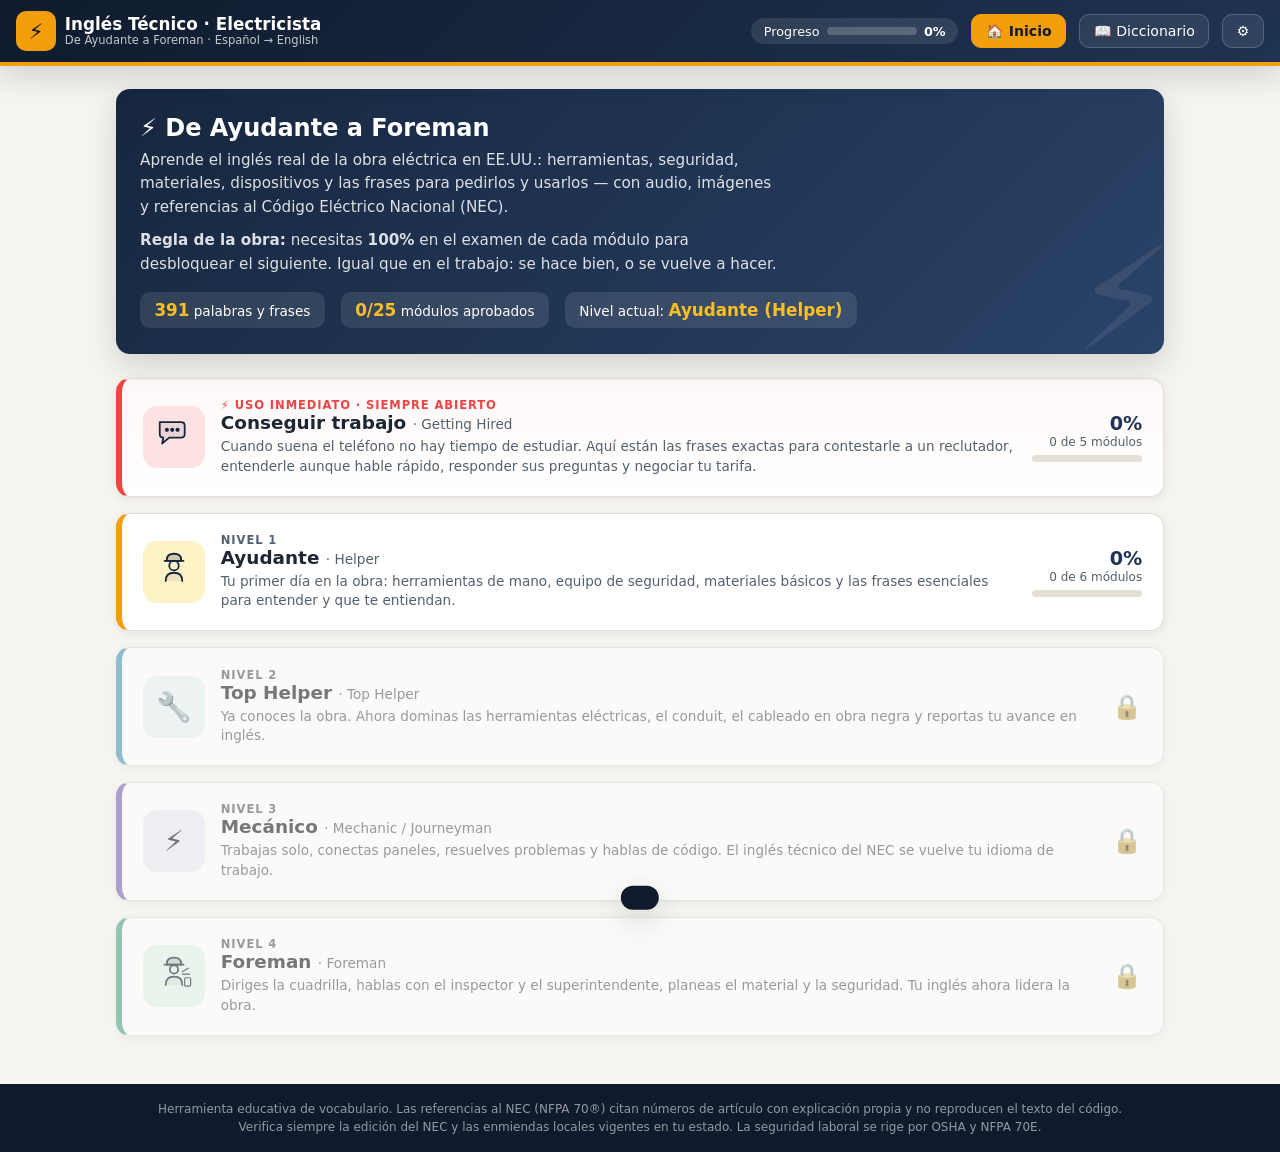
==== InglesTecnico-1archivo.html @ e1f7a6a6 "Inglés técnico para electricistas: app web con 391 términos Curso español→inglés para la obra eléctr" ====
<!DOCTYPE html>
<html lang="es">
<head>
  <meta charset="UTF-8">
  <meta name="viewport" content="width=device-width, initial-scale=1.0, viewport-fit=cover">
  <title>Inglés Técnico para Electricistas — De Ayudante a Foreman</title>
  <meta name="description" content="Aprende inglés técnico de electricista: herramientas, seguridad, materiales, dispositivos y frases de obra. Español → English con audio y exámenes.">
  <meta name="theme-color" content="#0f1b2d">
  <meta name="apple-mobile-web-app-capable" content="yes">
  <meta name="mobile-web-app-capable" content="yes">
  <meta name="apple-mobile-web-app-status-bar-style" content="black-translucent">
  <meta name="apple-mobile-web-app-title" content="Inglés Técnico">
  <style>
/* ============================================================
   STYLES.CSS — Inglés Técnico para Electricistas
   Tema: obra de construcción (azul marino + ámbar seguridad)
   ============================================================ */

:root {
  --navy-900: #0f1b2d;
  --navy-800: #16263e;
  --navy-700: #1f3352;
  --navy-600: #2a4368;
  --amber-500: #f59e0b;
  --amber-400: #fbbf24;
  --amber-100: #fef3c7;
  --sky-500: #0ea5e9;
  --sky-100: #e0f2fe;
  --violet-500: #8b5cf6;
  --violet-100: #ede9fe;
  --emerald-500: #10b981;
  --emerald-100: #d1fae5;
  --red-500: #ef4444;
  --red-100: #fee2e2;
  --paper: #f6f4ef;
  --card: #ffffff;
  --ink: #1c2733;
  --ink-soft: #52616f;
  --line: #e4e0d6;
  --radius: 14px;
  --shadow: 0 2px 10px rgba(15, 27, 45, 0.08);
  --shadow-lg: 0 10px 30px rgba(15, 27, 45, 0.16);
}

* { margin: 0; padding: 0; box-sizing: border-box; }

html { scroll-behavior: smooth; }

body {
  font-family: "Segoe UI", system-ui, -apple-system, Roboto, sans-serif;
  background: var(--paper);
  color: var(--ink);
  min-height: 100vh;
  display: flex;
  flex-direction: column;
}

button { font-family: inherit; cursor: pointer; }

/* ---------------- Header ---------------- */

.topbar {
  background: linear-gradient(135deg, var(--navy-900), var(--navy-700));
  color: #fff;
  padding: 0.7rem 1rem;
  display: flex;
  align-items: center;
  gap: 0.8rem;
  flex-wrap: wrap;
  position: sticky;
  top: 0;
  z-index: 50;
  box-shadow: var(--shadow-lg);
  border-bottom: 4px solid var(--amber-500);
}

.brand {
  display: flex;
  align-items: center;
  gap: 0.55rem;
  cursor: pointer;
  user-select: none;
}

.brand .bolt {
  width: 40px; height: 40px;
  background: var(--amber-500);
  color: var(--navy-900);
  border-radius: 10px;
  display: grid;
  place-items: center;
  font-size: 1.35rem;
  font-weight: 800;
}

.brand h1 { font-size: 1.05rem; line-height: 1.15; }
.brand small { display: block; font-weight: 400; opacity: 0.75; font-size: 0.72rem; }

.topbar .spacer { flex: 1; }

.nav-btn {
  background: rgba(255,255,255,0.08);
  border: 1px solid rgba(255,255,255,0.18);
  color: #fff;
  border-radius: 10px;
  padding: 0.5rem 0.85rem;
  font-size: 0.88rem;
  display: inline-flex;
  align-items: center;
  gap: 0.4rem;
  transition: background 0.15s;
}
.nav-btn:hover { background: rgba(255,255,255,0.18); }
.nav-btn.active { background: var(--amber-500); color: var(--navy-900); font-weight: 700; border-color: var(--amber-500); }

.progress-chip {
  background: rgba(255,255,255,0.1);
  border-radius: 999px;
  padding: 0.35rem 0.8rem;
  font-size: 0.8rem;
  display: inline-flex;
  align-items: center;
  gap: 0.45rem;
}
.progress-chip .bar {
  width: 90px; height: 8px;
  background: rgba(255,255,255,0.2);
  border-radius: 99px;
  overflow: hidden;
}
.progress-chip .bar span { display: block; height: 100%; background: var(--amber-400); border-radius: 99px; }

/* ---------------- Layout ---------------- */

main {
  width: 100%;
  max-width: 1080px;
  margin: 0 auto;
  padding: 1.4rem 1rem 3rem;
  flex: 1;
}

footer {
  background: var(--navy-900);
  color: rgba(255,255,255,0.55);
  font-size: 0.75rem;
  text-align: center;
  padding: 1rem;
  line-height: 1.5;
}

.crumbs {
  display: flex;
  align-items: center;
  gap: 0.4rem;
  font-size: 0.85rem;
  color: var(--ink-soft);
  margin-bottom: 1rem;
  flex-wrap: wrap;
}
.crumbs a { color: var(--navy-600); text-decoration: none; font-weight: 600; }
.crumbs a:hover { text-decoration: underline; }

/* ---------------- Hero (inicio) ---------------- */

.hero {
  background: linear-gradient(135deg, var(--navy-800), var(--navy-600));
  border-radius: var(--radius);
  color: #fff;
  padding: 1.6rem 1.5rem;
  margin-bottom: 1.5rem;
  box-shadow: var(--shadow-lg);
  position: relative;
  overflow: hidden;
}
.hero::after {
  content: "⚡";
  position: absolute;
  right: -10px; bottom: -30px;
  font-size: 9rem;
  opacity: 0.08;
}
.hero h2 { font-size: 1.5rem; margin-bottom: 0.4rem; }
.hero p { opacity: 0.85; font-size: 0.95rem; max-width: 640px; line-height: 1.55; }
.hero .hero-stats {
  display: flex;
  gap: 1rem;
  margin-top: 1rem;
  flex-wrap: wrap;
}
.hero .stat {
  background: rgba(255,255,255,0.1);
  padding: 0.5rem 0.9rem;
  border-radius: 10px;
  font-size: 0.85rem;
}
.hero .stat b { color: var(--amber-400); font-size: 1.05rem; }

/* ---------------- Tarjetas de nivel ---------------- */

.levels-grid { display: grid; gap: 1rem; }

.level-card {
  background: var(--card);
  border-radius: var(--radius);
  padding: 1.2rem 1.3rem;
  box-shadow: var(--shadow);
  border: 1px solid var(--line);
  border-left: 6px solid var(--amber-500);
  display: flex;
  gap: 1rem;
  align-items: center;
  cursor: pointer;
  transition: transform 0.12s, box-shadow 0.12s;
}
.level-card:hover { transform: translateY(-2px); box-shadow: var(--shadow-lg); }
.level-card.locked { opacity: 0.6; cursor: not-allowed; filter: grayscale(0.5); }
.level-card.amber { border-left-color: var(--amber-500); }
.level-card.sky { border-left-color: var(--sky-500); }
.level-card.violet { border-left-color: var(--violet-500); }
.level-card.emerald { border-left-color: var(--emerald-500); }
.level-card.red { border-left-color: var(--red-500); background: linear-gradient(180deg, #fff8f8, var(--card)); }
.level-card.red .lv-num { color: var(--red-500); }

.level-badge {
  width: 62px; height: 62px;
  border-radius: 14px;
  display: grid;
  place-items: center;
  font-size: 1.8rem;
  flex-shrink: 0;
  color: var(--navy-800);
}
.level-card.amber .level-badge { background: var(--amber-100); }
.level-card.sky .level-badge { background: var(--sky-100); }
.level-card.violet .level-badge { background: var(--violet-100); }
.level-card.emerald .level-badge { background: var(--emerald-100); }
.level-card.red .level-badge { background: var(--red-100); }
.level-badge .svg-icon svg { width: 38px; height: 38px; }

.level-info { flex: 1; min-width: 0; }
.level-info .lv-num { font-size: 0.72rem; text-transform: uppercase; letter-spacing: 0.08em; color: var(--ink-soft); font-weight: 700; }
.level-info h3 { font-size: 1.15rem; }
.level-info h3 small { color: var(--ink-soft); font-weight: 500; font-size: 0.85rem; }
.level-info p { font-size: 0.85rem; color: var(--ink-soft); margin-top: 0.25rem; line-height: 1.45; }

.level-progress { text-align: right; flex-shrink: 0; }
.level-progress .pct { font-weight: 800; font-size: 1.2rem; color: var(--navy-700); }
.level-progress .modcount { font-size: 0.75rem; color: var(--ink-soft); }
.level-progress .lock { font-size: 1.5rem; }

.minibar { width: 110px; height: 7px; background: var(--line); border-radius: 99px; overflow: hidden; margin-top: 0.35rem; }
.minibar span { display: block; height: 100%; background: var(--emerald-500); border-radius: 99px; }

/* ---------------- Vista de nivel: módulos ---------------- */

.level-head {
  display: flex;
  align-items: center;
  gap: 1rem;
  margin-bottom: 1.2rem;
}
.level-head h2 { font-size: 1.4rem; }
.level-head p { color: var(--ink-soft); font-size: 0.9rem; margin-top: 0.15rem; }

.modules-grid {
  display: grid;
  grid-template-columns: repeat(auto-fill, minmax(300px, 1fr));
  gap: 1rem;
}

.module-card {
  background: var(--card);
  border: 1px solid var(--line);
  border-radius: var(--radius);
  padding: 1.1rem 1.2rem;
  box-shadow: var(--shadow);
  cursor: pointer;
  transition: transform 0.12s, box-shadow 0.12s;
  display: flex;
  flex-direction: column;
  gap: 0.5rem;
}
.module-card:hover { transform: translateY(-2px); box-shadow: var(--shadow-lg); }
.module-card.locked { opacity: 0.55; cursor: not-allowed; filter: grayscale(0.6); }

.module-card .mod-top { display: flex; align-items: center; gap: 0.6rem; }
.module-card .mod-icon {
  width: 46px; height: 46px;
  background: var(--navy-800);
  border-radius: 12px;
  display: grid;
  place-items: center;
  font-size: 1.4rem;
}
.module-card h4 { font-size: 1rem; line-height: 1.25; }
.module-card h4 small { display: block; color: var(--ink-soft); font-weight: 500; font-size: 0.78rem; }
.module-card p { font-size: 0.83rem; color: var(--ink-soft); line-height: 1.45; flex: 1; }

.mod-status {
  display: flex;
  align-items: center;
  justify-content: space-between;
  font-size: 0.8rem;
  margin-top: 0.3rem;
}
.badge {
  display: inline-flex;
  align-items: center;
  gap: 0.3rem;
  border-radius: 999px;
  padding: 0.22rem 0.65rem;
  font-weight: 700;
  font-size: 0.74rem;
}
.badge.pass { background: var(--emerald-100); color: #067a5b; }
.badge.todo { background: var(--amber-100); color: #92600a; }
.badge.lock { background: #eceae4; color: var(--ink-soft); }
.badge.count { background: var(--sky-100); color: #0369a1; }

/* ---------------- Vista de estudio ---------------- */

.study-head {
  background: var(--card);
  border: 1px solid var(--line);
  border-radius: var(--radius);
  padding: 1.2rem 1.3rem;
  box-shadow: var(--shadow);
  margin-bottom: 1rem;
}
.study-head .row { display: flex; align-items: center; gap: 0.8rem; flex-wrap: wrap; }
.study-head h2 { font-size: 1.3rem; flex: 1; min-width: 200px; }
.study-head h2 small { display: block; font-size: 0.85rem; color: var(--ink-soft); font-weight: 500; }
.study-head .desc { color: var(--ink-soft); font-size: 0.9rem; margin-top: 0.55rem; line-height: 1.5; }

.tipbox, .necbox {
  border-radius: 12px;
  padding: 0.8rem 1rem;
  font-size: 0.86rem;
  line-height: 1.5;
  margin-top: 0.8rem;
  display: flex;
  gap: 0.6rem;
  align-items: flex-start;
}
.tipbox { background: var(--sky-100); color: #0b4a6f; }
.necbox { background: var(--amber-100); color: #7c5205; }
.tipbox .ico, .necbox .ico { font-size: 1.1rem; flex-shrink: 0; }

.action-row {
  display: flex;
  gap: 0.7rem;
  margin: 1.1rem 0;
  flex-wrap: wrap;
  position: sticky;
  top: 70px;
  z-index: 10;
}

.btn {
  border: none;
  border-radius: 12px;
  padding: 0.75rem 1.3rem;
  font-size: 0.95rem;
  font-weight: 700;
  display: inline-flex;
  align-items: center;
  gap: 0.5rem;
  transition: transform 0.1s, filter 0.15s;
  box-shadow: var(--shadow);
}
.btn:hover { filter: brightness(1.06); transform: translateY(-1px); }
.btn:active { transform: translateY(0); }
.btn.primary { background: var(--amber-500); color: var(--navy-900); }
.btn.dark { background: var(--navy-800); color: #fff; }
.btn.ghost { background: var(--card); color: var(--navy-800); border: 1px solid var(--line); }
.btn.green { background: var(--emerald-500); color: #fff; }
.btn.red { background: var(--red-500); color: #fff; }
.btn:disabled { opacity: 0.5; cursor: not-allowed; transform: none; filter: grayscale(0.4); }
.btn.big { font-size: 1.05rem; padding: 0.9rem 1.7rem; }

/* ---- Tarjetas de vocabulario ---- */

.vocab-grid {
  display: grid;
  grid-template-columns: repeat(auto-fill, minmax(320px, 1fr));
  gap: 1rem;
}

.vocab-card {
  background: var(--card);
  border: 1px solid var(--line);
  border-radius: var(--radius);
  box-shadow: var(--shadow);
  overflow: hidden;
  display: flex;
  flex-direction: column;
}

.vocab-main {
  display: flex;
  gap: 0.9rem;
  padding: 1rem 1.1rem 0.7rem;
  align-items: flex-start;
}

.item-icon {
  width: 64px; height: 64px;
  border-radius: 14px;
  background: var(--navy-800);
  color: var(--amber-400);
  display: grid;
  place-items: center;
  flex-shrink: 0;
}
.item-icon svg { width: 46px; height: 46px; }
.item-icon.emoji-icon { font-size: 2rem; }

.vocab-words { flex: 1; min-width: 0; }
.vocab-words .es { font-size: 0.92rem; color: var(--ink-soft); font-weight: 600; }
.vocab-words .en {
  font-size: 1.25rem;
  font-weight: 800;
  color: var(--navy-800);
  line-height: 1.2;
  margin: 0.1rem 0;
  overflow-wrap: anywhere;
}
.vocab-words .pron {
  font-size: 0.84rem;
  color: #a16207;
  font-weight: 600;
  background: var(--amber-100);
  display: inline-block;
  border-radius: 8px;
  padding: 0.12rem 0.5rem;
  margin-top: 0.15rem;
}

.audio-row {
  display: flex;
  gap: 0.45rem;
  padding: 0 1.1rem 0.6rem;
  flex-wrap: wrap;
}
.audio-btn {
  border: 1px solid var(--line);
  background: var(--paper);
  border-radius: 999px;
  padding: 0.38rem 0.8rem;
  font-size: 0.8rem;
  font-weight: 700;
  color: var(--navy-700);
  display: inline-flex;
  align-items: center;
  gap: 0.35rem;
  transition: background 0.15s;
}
.audio-btn:hover { background: var(--amber-100); border-color: var(--amber-400); }
.audio-btn.speaking { background: var(--amber-400); border-color: var(--amber-500); }

/* Botón de práctica: lo dice lento y luego a velocidad real */
.audio-btn.drill {
  background: var(--navy-800);
  border-color: var(--navy-800);
  color: #fff;
}
.audio-btn.drill:hover { background: var(--navy-600); border-color: var(--navy-600); }

.vocab-example {
  border-top: 1px dashed var(--line);
  padding: 0.65rem 1.1rem;
  font-size: 0.85rem;
  line-height: 1.5;
}
.vocab-example .en-ex { color: var(--navy-800); font-weight: 600; }
.vocab-example .en-ex button { margin-left: 0.3rem; }
.vocab-example .es-ex { color: var(--ink-soft); }

.vocab-note {
  background: #f2f7ff;
  color: #24476b;
  font-size: 0.8rem;
  padding: 0.55rem 1.1rem;
  line-height: 1.45;
}
.vocab-nec {
  background: var(--amber-100);
  color: #7c5205;
  font-size: 0.8rem;
  padding: 0.55rem 1.1rem;
  line-height: 1.45;
}
.vocab-nec b, .vocab-note b { font-weight: 800; }

.mini-audio {
  border: none;
  background: transparent;
  font-size: 0.95rem;
  cursor: pointer;
  vertical-align: middle;
  padding: 0 0.15rem;
}
.mini-audio:hover { transform: scale(1.15); }

/* ---- Resaltado karaoke: palabra que se está pronunciando ---- */

/* El padding va en TODAS las palabras para que nada se mueva al
   iluminarse (si solo lo llevara la resaltada, el texto brincaría). */
.w {
  border-radius: 4px;
  padding: 0 2px;
  transition: background-color 0.05s linear, color 0.05s linear;
}

/* Palabra que suena en este instante: bloque oscuro + letra ámbar.
   Invertir los colores da mucho más contraste que solo pintar el fondo. */
.w.speaking-word {
  background: var(--navy-900);
  color: var(--amber-400);
  box-shadow: 0 0 0 3px var(--navy-900), 0 2px 10px rgba(15, 27, 45, 0.45);
  position: relative;
  z-index: 1;
}

/* En la palabra grande en inglés, el reflector es aún más marcado */
.vocab-words .en .w.speaking-word,
.q-prompt .w.speaking-word {
  background: #000814;
  color: #ffd24a;
  box-shadow: 0 0 0 4px #000814, 0 3px 14px rgba(0, 0, 0, 0.5);
}

/* Ojo: no cambiamos el grosor de la letra a propósito. Si lo hiciéramos,
   las palabras se recorrerían de lugar en cada sílaba. */

/* ---------------- Quiz / Examen ---------------- */

.quiz-wrap { max-width: 720px; margin: 0 auto; }

.quiz-top {
  display: flex;
  align-items: center;
  gap: 0.8rem;
  margin-bottom: 1rem;
}
.quiz-top .qbar { flex: 1; height: 10px; background: var(--line); border-radius: 99px; overflow: hidden; }
.quiz-top .qbar span { display: block; height: 100%; background: var(--amber-500); border-radius: 99px; transition: width 0.25s; }
.quiz-top .qcount { font-weight: 800; color: var(--navy-700); font-size: 0.9rem; }
.quiz-top .quit { font-size: 0.8rem; }

.question-card {
  background: var(--card);
  border: 1px solid var(--line);
  border-radius: var(--radius);
  box-shadow: var(--shadow-lg);
  padding: 1.5rem 1.4rem;
}

.q-kind {
  font-size: 0.75rem;
  text-transform: uppercase;
  letter-spacing: 0.08em;
  font-weight: 800;
  color: var(--ink-soft);
  margin-bottom: 0.7rem;
  display: flex;
  align-items: center;
  gap: 0.4rem;
}

.q-prompt { font-size: 1.3rem; font-weight: 800; color: var(--navy-800); line-height: 1.3; margin-bottom: 0.3rem; }
.q-sub { color: var(--ink-soft); font-size: 0.9rem; margin-bottom: 1rem; }

.q-icon-hint { text-align: center; margin: 0.4rem 0 1rem; }
.q-icon-hint .item-icon { width: 84px; height: 84px; margin: 0 auto; }
.q-icon-hint .item-icon svg { width: 60px; height: 60px; }
.q-icon-hint .item-icon.emoji-icon { font-size: 2.6rem; }

.listen-big {
  display: flex;
  justify-content: center;
  margin: 0.8rem 0 1.2rem;
}
.listen-big button {
  width: 92px; height: 92px;
  border-radius: 50%;
  border: none;
  background: var(--navy-800);
  color: var(--amber-400);
  font-size: 2.2rem;
  box-shadow: var(--shadow-lg);
  transition: transform 0.12s;
}
.listen-big button:hover { transform: scale(1.06); }

.options { display: grid; gap: 0.6rem; }
@media (min-width: 560px) { .options.two-col { grid-template-columns: 1fr 1fr; } }

.opt {
  text-align: left;
  background: var(--paper);
  border: 2px solid var(--line);
  border-radius: 12px;
  padding: 0.85rem 1rem;
  font-size: 1rem;
  font-weight: 600;
  color: var(--ink);
  transition: border-color 0.12s, background 0.12s;
  line-height: 1.35;
}
.opt:hover { border-color: var(--amber-400); background: #fffbeb; }
.opt.correct { border-color: var(--emerald-500); background: var(--emerald-100); }
.opt.wrong { border-color: var(--red-500); background: var(--red-100); }
.opt:disabled { cursor: default; }
.opt .opt-letter {
  display: inline-grid;
  place-items: center;
  width: 26px; height: 26px;
  border-radius: 8px;
  background: var(--navy-800);
  color: #fff;
  font-size: 0.8rem;
  font-weight: 800;
  margin-right: 0.55rem;
}

.type-zone { display: flex; gap: 0.6rem; flex-wrap: wrap; }
.type-zone input {
  flex: 1;
  min-width: 220px;
  border: 2px solid var(--line);
  border-radius: 12px;
  padding: 0.85rem 1rem;
  font-size: 1.05rem;
  font-family: inherit;
  outline: none;
}
.type-zone input:focus { border-color: var(--amber-400); }
.type-zone input.correct { border-color: var(--emerald-500); background: var(--emerald-100); }
.type-zone input.wrong { border-color: var(--red-500); background: var(--red-100); }

.feedback {
  margin-top: 1rem;
  border-radius: 12px;
  padding: 0.85rem 1rem;
  font-size: 0.95rem;
  line-height: 1.5;
  display: none;
}
.feedback.show { display: block; }
.feedback.good { background: var(--emerald-100); color: #065f46; }
.feedback.bad { background: var(--red-100); color: #991b1b; }
.feedback b { font-size: 1.05rem; }

.quiz-next { margin-top: 1rem; display: flex; justify-content: flex-end; }

/* ---- Resultados ---- */

.result-card {
  background: var(--card);
  border-radius: var(--radius);
  border: 1px solid var(--line);
  box-shadow: var(--shadow-lg);
  padding: 2rem 1.5rem;
  text-align: center;
  max-width: 640px;
  margin: 0 auto;
}
.result-card .big-emoji { font-size: 4rem; }
.result-card h2 { font-size: 1.6rem; margin: 0.5rem 0 0.3rem; }
.result-card .score {
  font-size: 3rem;
  font-weight: 900;
  color: var(--navy-800);
}
.result-card .score.pass { color: var(--emerald-500); }
.result-card .score.fail { color: var(--red-500); }
.result-card p { color: var(--ink-soft); margin: 0.5rem 0 1rem; line-height: 1.5; }
.result-actions { display: flex; gap: 0.7rem; justify-content: center; flex-wrap: wrap; margin-top: 1rem; }

.missed-list {
  text-align: left;
  margin: 1.2rem auto 0;
  max-width: 560px;
  border-top: 1px dashed var(--line);
  padding-top: 1rem;
}
.missed-list h4 { font-size: 0.9rem; color: var(--ink-soft); margin-bottom: 0.6rem; }
.missed-item {
  display: flex;
  justify-content: space-between;
  gap: 0.8rem;
  padding: 0.5rem 0.7rem;
  border-radius: 10px;
  background: var(--red-100);
  margin-bottom: 0.45rem;
  font-size: 0.9rem;
  align-items: center;
}
.missed-item .en { font-weight: 800; color: var(--navy-800); }
.missed-item .es { color: var(--ink-soft); }

/* ---------------- Diccionario ---------------- */

.dict-head { margin-bottom: 1rem; }
.dict-head input {
  width: 100%;
  border: 2px solid var(--line);
  border-radius: 12px;
  padding: 0.9rem 1.1rem;
  font-size: 1.05rem;
  font-family: inherit;
  outline: none;
  background: var(--card);
  box-shadow: var(--shadow);
}
.dict-head input:focus { border-color: var(--amber-400); }
.dict-count { font-size: 0.82rem; color: var(--ink-soft); margin-top: 0.5rem; }

.dict-list { display: grid; gap: 0.55rem; }
.dict-row {
  background: var(--card);
  border: 1px solid var(--line);
  border-radius: 12px;
  padding: 0.6rem 0.9rem;
  display: flex;
  align-items: center;
  gap: 0.8rem;
  box-shadow: var(--shadow);
}
.dict-row .item-icon { width: 44px; height: 44px; border-radius: 10px; }
.dict-row .item-icon svg { width: 30px; height: 30px; }
.dict-row .item-icon.emoji-icon { font-size: 1.4rem; }
.dict-row .words { flex: 1; min-width: 0; }
.dict-row .en { font-weight: 800; color: var(--navy-800); font-size: 0.98rem; }
.dict-row .es { font-size: 0.84rem; color: var(--ink-soft); }
.dict-row .tag {
  font-size: 0.68rem;
  font-weight: 700;
  background: var(--sky-100);
  color: #0369a1;
  padding: 0.18rem 0.5rem;
  border-radius: 99px;
  white-space: nowrap;
}

/* ---------------- Ajustes (modal) ---------------- */

.modal-back {
  position: fixed;
  inset: 0;
  background: rgba(15,27,45,0.55);
  display: none;
  place-items: center;
  z-index: 100;
  padding: 1rem;
}
.modal-back.show { display: grid; }
.modal {
  background: var(--card);
  border-radius: var(--radius);
  max-width: 460px;
  width: 100%;
  padding: 1.4rem;
  box-shadow: var(--shadow-lg);
}
.modal h3 { margin-bottom: 0.8rem; }
.modal .field { margin-bottom: 1rem; }
.modal label { font-size: 0.85rem; font-weight: 700; color: var(--ink-soft); display: block; margin-bottom: 0.3rem; }
.modal input[type="range"] { width: 100%; }
.modal .voices-info { font-size: 0.78rem; color: var(--ink-soft); line-height: 1.5; background: var(--paper); border-radius: 10px; padding: 0.6rem 0.8rem; }
.modal .modal-actions { display: flex; justify-content: space-between; gap: 0.6rem; margin-top: 1rem; flex-wrap: wrap; }

/* ---------------- Toast ---------------- */

.toast {
  position: fixed;
  bottom: 1.2rem;
  left: 50%;
  transform: translateX(-50%) translateY(120%);
  background: var(--navy-900);
  color: #fff;
  border-radius: 12px;
  padding: 0.75rem 1.2rem;
  font-size: 0.9rem;
  box-shadow: var(--shadow-lg);
  transition: transform 0.25s;
  z-index: 200;
  max-width: 92vw;
  text-align: center;
}
.toast.show { transform: translateX(-50%) translateY(0); }

/* ---------------- Responsive ---------------- */

@media (max-width: 640px) {
  .brand h1 { font-size: 0.95rem; }
  .progress-chip { display: none; }
  .level-card { flex-direction: column; align-items: flex-start; }
  .level-progress { text-align: left; }
  .action-row { position: static; }
  .q-prompt { font-size: 1.15rem; }
}

@media print {
  .topbar, .action-row, footer { display: none; }
}

/* ---------------- Teléfono / app instalada (PWA) ---------------- */

/* Respetar el notch y la barra de gestos del teléfono */
.topbar { padding-top: calc(0.7rem + env(safe-area-inset-top)); }
footer { padding-bottom: calc(1rem + env(safe-area-inset-bottom)); }

/* Evitar que un jalón hacia abajo recargue la página a media pregunta */
body { overscroll-behavior-y: contain; }

/* Botones más cómodos para el dedo en pantallas táctiles */
@media (pointer: coarse) {
  .opt { padding: 1rem 1.1rem; }
  .audio-btn { padding: 0.5rem 0.95rem; }
  .btn { padding: 0.85rem 1.4rem; }
}

</style>
  <link rel="icon" href="data:image/svg+xml,<svg xmlns='http://www.w3.org/2000/svg' viewBox='0 0 100 100'><text y='.9em' font-size='90'>⚡</text></svg>">
</head>
<body>

  <header class="topbar">
    <div class="brand" onclick="location.hash='#/home'">
      <div class="bolt">⚡</div>
      <h1>Inglés Técnico · Electricista
        <small>De Ayudante a Foreman · Español → English</small>
      </h1>
    </div>
    <div class="spacer"></div>
    <div class="progress-chip" id="globalProgress" title="Progreso total del curso">
      <span>Progreso</span>
      <div class="bar"><span id="globalProgressBar" style="width:0%"></span></div>
      <b id="globalProgressPct">0%</b>
    </div>
    <button class="nav-btn" id="navHome" onclick="location.hash='#/home'">🏠 Inicio</button>
    <button class="nav-btn" id="navDict" onclick="location.hash='#/dict'">📖 Diccionario</button>
    <button class="nav-btn" onclick="openSettings()" title="Ajustes de voz">⚙️</button>
  </header>

  <main id="app"></main>

  <footer>
    Herramienta educativa de vocabulario. Las referencias al NEC (NFPA 70®) citan números de artículo con explicación propia y no reproducen el texto del código.<br>
    Verifica siempre la edición del NEC y las enmiendas locales vigentes en tu estado. La seguridad laboral se rige por OSHA y NFPA 70E.
  </footer>

  <!-- Modal de ajustes -->
  <div class="modal-back" id="settingsModal">
    <div class="modal">
      <h3>⚙️ Ajustes de voz</h3>
      <div class="field">
        <label>Velocidad del botón 🔊 Inglés: <span id="rateLabel">0.9</span>×</label>
        <input type="range" id="rateSlider" min="0.5" max="1.2" step="0.05" value="0.9">
      </div>
      <div class="field">
        <div class="voices-info">
          <b>🐢→🐇 Lento y normal:</b> ese botón no usa esta velocidad. Siempre repite la frase
          <b>dos veces</b>: primero muy despacio (0.55×) para que distingas cada palabra, y luego a
          velocidad real (1×) para acostumbrar tu oído a como hablan en la obra.
          Escucha y <b>repite en voz alta</b> las dos veces: así se aprende a hablar.
        </div>
      </div>
      <div class="voices-info" id="voicesInfo">Detectando voces del sistema…</div>
      <div class="modal-actions">
        <button class="btn red" onclick="resetProgress()">🗑️ Borrar progreso</button>
        <button class="btn dark" onclick="closeSettings()">Cerrar</button>
      </div>
    </div>
  </div>

  <div class="toast" id="toast"></div>

  <!-- El ?v= sube de número en cada actualización de contenido:
       obliga al navegador y al teléfono a bajar la versión nueva. -->
  <script>
/* ============================================================
   ICONS.JS — Biblioteca de imágenes SVG ilustrativas
   Estilo: líneas simples, color heredado (currentColor)
   Cada icono se dibuja en un lienzo de 64x64
   ============================================================ */

const SVG_ICONS = {

  /* ---------- HERRAMIENTAS DE MANO ---------- */

  pliers: `<svg viewBox="0 0 64 64"><g fill="none" stroke="currentColor" stroke-width="3" stroke-linecap="round" stroke-linejoin="round">
    <path d="M26 8 L30 26 L24 44 L18 56" />
    <path d="M38 8 L34 26 L40 44 L46 56" />
    <path d="M26 8 Q32 2 38 8" />
    <path d="M30 26 L34 26" />
    <path d="M24 44 Q32 40 40 44" fill="currentColor" fill-opacity="0.15"/>
    <circle cx="32" cy="27" r="2.5" fill="currentColor"/>
  </g></svg>`,

  cutters: `<svg viewBox="0 0 64 64"><g fill="none" stroke="currentColor" stroke-width="3" stroke-linecap="round" stroke-linejoin="round">
    <path d="M20 10 L30 24 L26 30" />
    <path d="M44 10 L34 24 L38 30" />
    <path d="M20 10 Q26 4 32 10 Q38 4 44 10" fill="currentColor" fill-opacity="0.15"/>
    <circle cx="32" cy="27" r="2.5" fill="currentColor"/>
    <path d="M26 30 L20 54" /><path d="M38 30 L44 54" />
  </g></svg>`,

  screwdriverFlat: `<svg viewBox="0 0 64 64"><g fill="none" stroke="currentColor" stroke-width="3" stroke-linecap="round" stroke-linejoin="round">
    <rect x="26" y="6" width="12" height="20" rx="5" fill="currentColor" fill-opacity="0.15"/>
    <path d="M29 26 L29 40 L35 40 L35 26" />
    <path d="M32 40 L32 54" stroke-width="4"/>
    <path d="M28 56 L36 56" />
  </g></svg>`,

  screwdriverPhillips: `<svg viewBox="0 0 64 64"><g fill="none" stroke="currentColor" stroke-width="3" stroke-linecap="round" stroke-linejoin="round">
    <rect x="26" y="6" width="12" height="20" rx="5" fill="currentColor" fill-opacity="0.15"/>
    <path d="M29 26 L29 40 L35 40 L35 26" />
    <path d="M32 40 L32 52" stroke-width="4"/>
    <path d="M28 56 L36 56" /><path d="M32 52 L32 58" stroke-width="2"/><path d="M29 55 L35 55" stroke-width="2"/>
  </g></svg>`,

  stripper: `<svg viewBox="0 0 64 64"><g fill="none" stroke="currentColor" stroke-width="3" stroke-linecap="round" stroke-linejoin="round">
    <path d="M22 8 L30 26 L22 46 L16 56" />
    <path d="M42 8 L34 26 L42 46 L48 56" />
    <circle cx="32" cy="27" r="2.5" fill="currentColor"/>
    <path d="M25 14 a4 4 0 0 1 6 0" /><path d="M33 14 a4 4 0 0 1 6 0" />
    <path d="M27 20 a3 3 0 0 1 4.5 0" /><path d="M33 20 a3 3 0 0 1 4.5 0" />
  </g></svg>`,

  utilityKnife: `<svg viewBox="0 0 64 64"><g fill="none" stroke="currentColor" stroke-width="3" stroke-linecap="round" stroke-linejoin="round">
    <path d="M10 42 L26 26 L34 34 L18 50 Z" fill="currentColor" fill-opacity="0.2"/>
    <path d="M26 26 L44 8 L56 8 L34 34" fill="currentColor" fill-opacity="0.08"/>
    <circle cx="22" cy="40" r="2" fill="currentColor"/>
  </g></svg>`,

  level: `<svg viewBox="0 0 64 64"><g fill="none" stroke="currentColor" stroke-width="3" stroke-linecap="round" stroke-linejoin="round">
    <rect x="4" y="26" width="56" height="14" rx="3" fill="currentColor" fill-opacity="0.1"/>
    <rect x="26" y="29" width="12" height="8" rx="4"/>
    <circle cx="32" cy="33" r="2" fill="currentColor"/>
    <path d="M14 26 L14 40" /><path d="M50 26 L50 40" />
  </g></svg>`,

  allenKey: `<svg viewBox="0 0 64 64"><g fill="none" stroke="currentColor" stroke-width="5" stroke-linecap="round" stroke-linejoin="round">
    <path d="M20 10 L20 46 L48 46" />
  </g></svg>`,

  tapeMeasure: `<svg viewBox="0 0 64 64"><g fill="none" stroke="currentColor" stroke-width="3" stroke-linecap="round" stroke-linejoin="round">
    <rect x="12" y="16" width="30" height="28" rx="8" fill="currentColor" fill-opacity="0.12"/>
    <circle cx="27" cy="30" r="6"/>
    <path d="M42 36 L56 36 L56 44 L42 44" />
    <path d="M56 36 L56 32" /><path d="M50 44 L50 40" stroke-width="2"/><path d="M46 44 L46 41" stroke-width="2"/>
  </g></svg>`,

  hacksaw: `<svg viewBox="0 0 64 64"><g fill="none" stroke="currentColor" stroke-width="3" stroke-linecap="round" stroke-linejoin="round">
    <path d="M10 20 Q10 12 18 12 L54 12 L54 34" fill="none"/>
    <path d="M10 20 L10 34 L54 34" fill="none"/>
    <path d="M10 34 L14 38 L18 34 L22 38 L26 34 L30 38 L34 34 L38 38 L42 34 L46 38 L50 34 L54 38" stroke-width="2"/>
    <path d="M10 20 L4 26 L8 44" />
  </g></svg>`,

  fishTape: `<svg viewBox="0 0 64 64"><g fill="none" stroke="currentColor" stroke-width="3" stroke-linecap="round" stroke-linejoin="round">
    <circle cx="28" cy="30" r="16" fill="currentColor" fill-opacity="0.08"/>
    <circle cx="28" cy="30" r="8"/>
    <path d="M28 14 Q46 14 50 30 L56 48" />
    <path d="M53 44 a4 4 0 1 0 6 4" stroke-width="2"/>
  </g></svg>`,

  flashlight: `<svg viewBox="0 0 64 64"><g fill="none" stroke="currentColor" stroke-width="3" stroke-linecap="round" stroke-linejoin="round">
    <path d="M14 14 L30 14 L30 22 L26 28 L26 50 L18 50 L18 28 L14 22 Z" fill="currentColor" fill-opacity="0.12"/>
    <path d="M38 18 L48 12" /><path d="M40 26 L52 24" /><path d="M38 34 L48 40" />
  </g></svg>`,

  toolPouch: `<svg viewBox="0 0 64 64"><g fill="none" stroke="currentColor" stroke-width="3" stroke-linecap="round" stroke-linejoin="round">
    <path d="M6 24 L58 24" stroke-width="4"/>
    <path d="M14 24 L14 44 Q14 52 24 52 L30 52 L30 24" fill="currentColor" fill-opacity="0.12"/>
    <path d="M20 24 L20 14" /><path d="M25 24 L25 12 L25 24" />
    <path d="M22 10 a3 3 0 0 1 6 4" stroke-width="2"/>
  </g></svg>`,

  /* ---------- SEGURIDAD (EPP) ---------- */

  hardHat: `<svg viewBox="0 0 64 64"><g fill="none" stroke="currentColor" stroke-width="3" stroke-linecap="round" stroke-linejoin="round">
    <path d="M14 38 Q14 16 32 16 Q50 16 50 38" fill="currentColor" fill-opacity="0.15"/>
    <path d="M8 40 Q32 34 56 40 L54 46 Q32 40 10 46 Z" fill="currentColor" fill-opacity="0.15"/>
    <path d="M28 16 L28 26" /><path d="M36 16 L36 26" />
  </g></svg>`,

  earMuffs: `<svg viewBox="0 0 64 64"><g fill="none" stroke="currentColor" stroke-width="3" stroke-linecap="round" stroke-linejoin="round">
    <path d="M14 34 Q14 10 32 10 Q50 10 50 34" />
    <rect x="8" y="32" width="12" height="18" rx="6" fill="currentColor" fill-opacity="0.15"/>
    <rect x="44" y="32" width="12" height="18" rx="6" fill="currentColor" fill-opacity="0.15"/>
  </g></svg>`,

  respirator: `<svg viewBox="0 0 64 64"><g fill="none" stroke="currentColor" stroke-width="3" stroke-linecap="round" stroke-linejoin="round">
    <path d="M14 30 Q32 18 50 30 L46 46 Q32 54 18 46 Z" fill="currentColor" fill-opacity="0.12"/>
    <circle cx="32" cy="40" r="6"/>
    <path d="M14 30 L4 24" /><path d="M50 30 L60 24" /><path d="M18 46 L6 44" /><path d="M46 46 L58 44" />
  </g></svg>`,

  harness: `<svg viewBox="0 0 64 64"><g fill="none" stroke="currentColor" stroke-width="3" stroke-linecap="round" stroke-linejoin="round">
    <circle cx="32" cy="10" r="5"/>
    <path d="M24 20 L40 20 L44 40 L20 40 Z" fill="currentColor" fill-opacity="0.08"/>
    <path d="M24 20 L32 32 L40 20" /><path d="M20 40 L32 32 L44 40" />
    <path d="M24 40 L22 56" /><path d="M40 40 L42 56" />
    <circle cx="32" cy="32" r="3" fill="currentColor"/>
  </g></svg>`,

  gloves: `<svg viewBox="0 0 64 64"><g fill="none" stroke="currentColor" stroke-width="3" stroke-linecap="round" stroke-linejoin="round">
    <path d="M22 54 L22 26 M22 26 L22 14 Q22 10 26 10 Q30 10 30 14 L30 24 M30 16 Q30 12 34 12 Q38 12 38 16 L38 24 M38 18 Q38 14 42 14 Q46 14 46 18 L46 30 Q46 34 44 38 L42 54" fill="currentColor" fill-opacity="0.08"/>
    <path d="M22 30 L14 24 Q11 21 14 18 Q17 16 20 19 L22 22" />
    <path d="M22 54 L42 54" />
  </g></svg>`,

  boots: `<svg viewBox="0 0 64 64"><g fill="none" stroke="currentColor" stroke-width="3" stroke-linecap="round" stroke-linejoin="round">
    <path d="M18 8 L34 8 L34 30 Q46 32 54 40 Q58 44 56 50 L18 50 Z" fill="currentColor" fill-opacity="0.1"/>
    <path d="M18 50 L18 8" />
    <path d="M18 42 L56 46" />
    <path d="M34 14 L18 14" stroke-width="2"/><path d="M34 20 L18 20" stroke-width="2"/>
  </g></svg>`,

  vest: `<svg viewBox="0 0 64 64"><g fill="none" stroke="currentColor" stroke-width="3" stroke-linecap="round" stroke-linejoin="round">
    <path d="M22 8 Q32 16 42 8 L48 20 L44 24 L44 54 L20 54 L20 24 L16 20 Z" fill="currentColor" fill-opacity="0.12"/>
    <path d="M26 8 L26 54" stroke-width="2" stroke-dasharray="4 3"/>
    <path d="M38 8 L38 54" stroke-width="2" stroke-dasharray="4 3"/>
    <path d="M20 36 L44 36" stroke-width="4" stroke-opacity="0.5"/>
  </g></svg>`,

  safetyGlasses: `<svg viewBox="0 0 64 64"><g fill="none" stroke="currentColor" stroke-width="3" stroke-linecap="round" stroke-linejoin="round">
    <path d="M6 26 L58 26" />
    <path d="M10 26 Q10 40 20 40 Q30 40 30 28" fill="currentColor" fill-opacity="0.12"/>
    <path d="M34 28 Q34 40 44 40 Q54 40 54 26" fill="currentColor" fill-opacity="0.12"/>
    <path d="M30 30 Q32 28 34 30" />
  </g></svg>`,

  lockout: `<svg viewBox="0 0 64 64"><g fill="none" stroke="currentColor" stroke-width="3" stroke-linecap="round" stroke-linejoin="round">
    <rect x="18" y="26" width="28" height="24" rx="4" fill="currentColor" fill-opacity="0.15"/>
    <path d="M24 26 L24 18 Q24 8 32 8 Q40 8 40 18 L40 26" />
    <circle cx="32" cy="36" r="3" fill="currentColor"/><path d="M32 39 L32 44" />
  </g></svg>`,

  firstAid: `<svg viewBox="0 0 64 64"><g fill="none" stroke="currentColor" stroke-width="3" stroke-linecap="round" stroke-linejoin="round">
    <rect x="8" y="18" width="48" height="34" rx="6" fill="currentColor" fill-opacity="0.08"/>
    <path d="M24 18 L24 12 L40 12 L40 18" />
    <path d="M32 28 L32 42 M25 35 L39 35" stroke-width="4"/>
  </g></svg>`,

  /* ---------- MATERIALES Y CONDUCTORES ---------- */

  wireSpool: `<svg viewBox="0 0 64 64"><g fill="none" stroke="currentColor" stroke-width="3" stroke-linecap="round" stroke-linejoin="round">
    <ellipse cx="32" cy="14" rx="20" ry="6"/>
    <path d="M12 14 L12 44 A20 6 0 0 0 52 44 L52 14" fill="currentColor" fill-opacity="0.08"/>
    <path d="M12 24 A20 6 0 0 0 52 24" stroke-width="2"/><path d="M12 32 A20 6 0 0 0 52 32" stroke-width="2"/>
    <path d="M52 40 Q62 44 58 54" />
  </g></svg>`,

  romex: `<svg viewBox="0 0 64 64"><g fill="none" stroke="currentColor" stroke-width="3" stroke-linecap="round" stroke-linejoin="round">
    <path d="M8 40 Q8 30 18 30 L46 30 Q56 30 56 22" stroke-width="8" stroke-opacity="0.25"/>
    <path d="M8 40 Q8 30 18 30 L34 30" stroke-width="8" stroke-opacity="0.25"/>
    <path d="M34 30 L46 30 Q56 30 56 22" stroke-width="2"/>
    <path d="M36 26 L48 26 Q52 26 53 20" stroke-width="2"/>
    <path d="M36 34 L48 34 Q54 34 55 26" stroke-width="2"/>
    <path d="M8 44 L8 36" stroke-width="2"/>
  </g></svg>`,

  singleWire: `<svg viewBox="0 0 64 64"><g fill="none" stroke="currentColor" stroke-width="4" stroke-linecap="round" stroke-linejoin="round">
    <path d="M6 48 Q20 20 32 34 Q44 48 58 16" />
    <path d="M50 22 L58 16 L58 25" stroke-width="3"/>
  </g></svg>`,

  groundWire: `<svg viewBox="0 0 64 64"><g fill="none" stroke="currentColor" stroke-width="3" stroke-linecap="round" stroke-linejoin="round">
    <path d="M32 6 L32 26"/>
    <path d="M16 30 L48 30" stroke-width="4"/>
    <path d="M22 38 L42 38" stroke-width="4"/>
    <path d="M28 46 L36 46" stroke-width="4"/>
  </g></svg>`,

  conduitEmt: `<svg viewBox="0 0 64 64"><g fill="none" stroke="currentColor" stroke-width="3" stroke-linecap="round" stroke-linejoin="round">
    <path d="M6 24 L58 24 M6 36 L58 36" />
    <ellipse cx="58" cy="30" rx="3" ry="6"/>
    <rect x="24" y="21" width="10" height="18" rx="2" fill="currentColor" fill-opacity="0.15"/>
  </g></svg>`,

  conduitPvc: `<svg viewBox="0 0 64 64"><g fill="none" stroke="currentColor" stroke-width="3" stroke-linecap="round" stroke-linejoin="round">
    <path d="M6 26 L40 26 Q46 26 46 32 L46 54 M6 38 L34 38 Q34 38 34 42 L34 54" />
    <ellipse cx="40" cy="54" rx="6" ry="3"/>
    <path d="M6 26 L6 38" stroke-width="2"/>
    <rect x="12" y="23" width="8" height="18" rx="2" fill="currentColor" fill-opacity="0.15"/>
  </g></svg>`,

  junctionBox: `<svg viewBox="0 0 64 64"><g fill="none" stroke="currentColor" stroke-width="3" stroke-linecap="round" stroke-linejoin="round">
    <rect x="14" y="14" width="36" height="36" rx="3" fill="currentColor" fill-opacity="0.08"/>
    <circle cx="22" cy="22" r="2.5"/><circle cx="42" cy="22" r="2.5"/>
    <circle cx="22" cy="42" r="2.5"/><circle cx="42" cy="42" r="2.5"/>
    <circle cx="32" cy="32" r="5"/>
    <path d="M14 28 L8 28 M14 36 L8 36" stroke-width="2"/><path d="M50 28 L56 28 M50 36 L56 36" stroke-width="2"/>
  </g></svg>`,

  wireNut: `<svg viewBox="0 0 64 64"><g fill="none" stroke="currentColor" stroke-width="3" stroke-linecap="round" stroke-linejoin="round">
    <path d="M24 30 L20 12 Q20 8 24 8 L40 8 Q44 8 44 12 L40 30 Z" fill="currentColor" fill-opacity="0.15"/>
    <path d="M22 16 L42 16" stroke-width="2"/><path d="M23 22 L41 22" stroke-width="2"/>
    <path d="M27 30 L24 44 Q22 52 16 56" /><path d="M32 30 L32 46" /><path d="M37 30 L40 44 Q42 52 48 56" />
  </g></svg>`,

  connector: `<svg viewBox="0 0 64 64"><g fill="none" stroke="currentColor" stroke-width="3" stroke-linecap="round" stroke-linejoin="round">
    <path d="M6 26 L26 26 M6 38 L26 38" />
    <rect x="26" y="22" width="12" height="20" rx="2" fill="currentColor" fill-opacity="0.15"/>
    <path d="M38 28 L46 28 L46 22 L54 22 M38 36 L46 36 L46 42 L54 42" />
    <path d="M46 22 L46 42" stroke-width="2"/>
  </g></svg>`,

  coupling: `<svg viewBox="0 0 64 64"><g fill="none" stroke="currentColor" stroke-width="3" stroke-linecap="round" stroke-linejoin="round">
    <path d="M4 26 L22 26 M4 38 L22 38" />
    <rect x="22" y="22" width="20" height="20" rx="3" fill="currentColor" fill-opacity="0.15"/>
    <path d="M42 26 L60 26 M42 38 L60 38" />
    <path d="M27 22 L27 42 M37 22 L37 42" stroke-width="2"/>
  </g></svg>`,

  strap: `<svg viewBox="0 0 64 64"><g fill="none" stroke="currentColor" stroke-width="3" stroke-linecap="round" stroke-linejoin="round">
    <path d="M10 44 L18 44 Q14 28 32 28 Q50 28 46 44 L54 44" />
    <path d="M6 50 L58 50" stroke-width="2"/>
    <circle cx="13" cy="47" r="1.5" fill="currentColor"/><circle cx="51" cy="47" r="1.5" fill="currentColor"/>
    <path d="M22 40 Q22 34 32 34 Q42 34 42 40" stroke-width="2" stroke-opacity="0.5"/>
  </g></svg>`,

  anchor: `<svg viewBox="0 0 64 64"><g fill="none" stroke="currentColor" stroke-width="3" stroke-linecap="round" stroke-linejoin="round">
    <path d="M26 10 L38 10 L36 16 L28 16 Z" fill="currentColor" fill-opacity="0.15"/>
    <path d="M28 16 L26 48 Q26 54 32 54 Q38 54 38 48 L36 16" fill="currentColor" fill-opacity="0.08"/>
    <path d="M27 22 L37 26 M27 30 L37 34 M27 38 L37 42" stroke-width="2"/>
  </g></svg>`,

  screws: `<svg viewBox="0 0 64 64"><g fill="none" stroke="currentColor" stroke-width="3" stroke-linecap="round" stroke-linejoin="round">
    <circle cx="22" cy="14" r="7" fill="currentColor" fill-opacity="0.15"/>
    <path d="M17 14 L27 14 M22 9 L22 19" stroke-width="2"/>
    <path d="M22 21 L22 50 L22 54" stroke-width="4"/>
    <path d="M17 26 L27 30 M17 34 L27 38 M17 42 L27 46" stroke-width="2"/>
  </g></svg>`,

  tape: `<svg viewBox="0 0 64 64"><g fill="none" stroke="currentColor" stroke-width="3" stroke-linecap="round" stroke-linejoin="round">
    <circle cx="30" cy="30" r="18" fill="currentColor" fill-opacity="0.12"/>
    <circle cx="30" cy="30" r="8"/>
    <path d="M46 40 L58 48 L58 54 L40 44" fill="currentColor" fill-opacity="0.2"/>
  </g></svg>`,

  /* ---------- DISPOSITIVOS ---------- */

  receptacle: `<svg viewBox="0 0 64 64"><g fill="none" stroke="currentColor" stroke-width="3" stroke-linecap="round" stroke-linejoin="round">
    <rect x="18" y="6" width="28" height="52" rx="6" fill="currentColor" fill-opacity="0.08"/>
    <path d="M26 16 L26 24 M38 15 L38 25" stroke-width="3"/>
    <path d="M30 30 a3 3 0 0 0 4 0" stroke-width="2"/>
    <path d="M26 38 L26 46 M38 37 L38 47" stroke-width="3"/>
    <path d="M30 52 a3 3 0 0 0 4 0" stroke-width="2"/>
  </g></svg>`,

  gfci: `<svg viewBox="0 0 64 64"><g fill="none" stroke="currentColor" stroke-width="3" stroke-linecap="round" stroke-linejoin="round">
    <rect x="18" y="6" width="28" height="52" rx="4" fill="currentColor" fill-opacity="0.08"/>
    <path d="M26 14 L26 20 M38 13 L38 21" stroke-width="3"/>
    <rect x="24" y="28" width="16" height="6" rx="1"/>
    <rect x="24" y="37" width="16" height="6" rx="1" fill="currentColor" fill-opacity="0.3"/>
    <path d="M26 50 L26 54 M38 49 L38 55" stroke-width="3"/>
  </g></svg>`,

  switch: `<svg viewBox="0 0 64 64"><g fill="none" stroke="currentColor" stroke-width="3" stroke-linecap="round" stroke-linejoin="round">
    <rect x="18" y="6" width="28" height="52" rx="4" fill="currentColor" fill-opacity="0.08"/>
    <rect x="27" y="20" width="10" height="24" rx="2"/>
    <path d="M27 32 L37 32" stroke-width="2"/>
    <rect x="28" y="21" width="8" height="11" fill="currentColor" fill-opacity="0.3"/>
  </g></svg>`,

  switch3way: `<svg viewBox="0 0 64 64"><g fill="none" stroke="currentColor" stroke-width="3" stroke-linecap="round" stroke-linejoin="round">
    <rect x="6" y="10" width="22" height="44" rx="4" fill="currentColor" fill-opacity="0.08"/>
    <rect x="12" y="22" width="9" height="20" rx="2"/>
    <rect x="36" y="10" width="22" height="44" rx="4" fill="currentColor" fill-opacity="0.08"/>
    <rect x="42" y="22" width="9" height="20" rx="2"/>
    <path d="M28 30 Q32 26 36 30" stroke-width="2" stroke-dasharray="3 2"/>
  </g></svg>`,

  dimmer: `<svg viewBox="0 0 64 64"><g fill="none" stroke="currentColor" stroke-width="3" stroke-linecap="round" stroke-linejoin="round">
    <rect x="18" y="6" width="28" height="52" rx="4" fill="currentColor" fill-opacity="0.08"/>
    <path d="M26 44 L38 44 L38 20 Z" fill="currentColor" fill-opacity="0.25"/>
    <circle cx="32" cy="50" r="2" fill="currentColor"/>
  </g></svg>`,

  coverPlate: `<svg viewBox="0 0 64 64"><g fill="none" stroke="currentColor" stroke-width="3" stroke-linecap="round" stroke-linejoin="round">
    <rect x="16" y="8" width="32" height="48" rx="4" fill="currentColor" fill-opacity="0.08"/>
    <rect x="26" y="20" width="12" height="24" rx="2"/>
    <circle cx="32" cy="14" r="1.5" fill="currentColor"/><circle cx="32" cy="50" r="1.5" fill="currentColor"/>
  </g></svg>`,

  breaker: `<svg viewBox="0 0 64 64"><g fill="none" stroke="currentColor" stroke-width="3" stroke-linecap="round" stroke-linejoin="round">
    <rect x="20" y="8" width="24" height="48" rx="4" fill="currentColor" fill-opacity="0.1"/>
    <rect x="26" y="24" width="12" height="16" rx="2" fill="currentColor" fill-opacity="0.2"/>
    <path d="M32 24 L32 32" stroke-width="4"/>
    <path d="M26 14 L38 14" stroke-width="2"/>
    <text x="32" y="52" font-size="9" fill="currentColor" stroke="none" text-anchor="middle" font-family="sans-serif">20</text>
  </g></svg>`,

  panel: `<svg viewBox="0 0 64 64"><g fill="none" stroke="currentColor" stroke-width="3" stroke-linecap="round" stroke-linejoin="round">
    <rect x="12" y="6" width="40" height="52" rx="3" fill="currentColor" fill-opacity="0.06"/>
    <path d="M32 14 L32 50" stroke-width="2"/>
    <rect x="20" y="16" width="8" height="6" rx="1" fill="currentColor" fill-opacity="0.3"/><rect x="36" y="16" width="8" height="6" rx="1" fill="currentColor" fill-opacity="0.3"/>
    <rect x="20" y="26" width="8" height="6" rx="1" fill="currentColor" fill-opacity="0.3"/><rect x="36" y="26" width="8" height="6" rx="1" fill="currentColor" fill-opacity="0.3"/>
    <rect x="20" y="36" width="8" height="6" rx="1" fill="currentColor" fill-opacity="0.3"/><rect x="36" y="36" width="8" height="6" rx="1" fill="currentColor" fill-opacity="0.3"/>
  </g></svg>`,

  meter: `<svg viewBox="0 0 64 64"><g fill="none" stroke="currentColor" stroke-width="3" stroke-linecap="round" stroke-linejoin="round">
    <rect x="14" y="8" width="36" height="48" rx="4" fill="currentColor" fill-opacity="0.06"/>
    <circle cx="32" cy="28" r="14" fill="currentColor" fill-opacity="0.08"/>
    <path d="M32 28 L38 20" stroke-width="2"/>
    <rect x="22" y="46" width="20" height="6" rx="1"/>
  </g></svg>`,

  lightFixture: `<svg viewBox="0 0 64 64"><g fill="none" stroke="currentColor" stroke-width="3" stroke-linecap="round" stroke-linejoin="round">
    <path d="M32 6 L32 16" />
    <path d="M16 30 Q16 16 32 16 Q48 16 48 30 Z" fill="currentColor" fill-opacity="0.12"/>
    <circle cx="32" cy="36" r="7" fill="currentColor" fill-opacity="0.2"/>
    <path d="M20 44 L16 50 M32 47 L32 54 M44 44 L48 50" stroke-width="2"/>
  </g></svg>`,

  smokeDetector: `<svg viewBox="0 0 64 64"><g fill="none" stroke="currentColor" stroke-width="3" stroke-linecap="round" stroke-linejoin="round">
    <circle cx="32" cy="32" r="24" fill="currentColor" fill-opacity="0.06"/>
    <circle cx="32" cy="32" r="14"/>
    <path d="M24 32 a8 8 0 0 1 16 0" stroke-width="2"/>
    <circle cx="32" cy="44" r="1.5" fill="currentColor"/>
    <path d="M14 18 L18 22 M50 18 L46 22" stroke-width="2"/>
  </g></svg>`,

  bulb: `<svg viewBox="0 0 64 64"><g fill="none" stroke="currentColor" stroke-width="3" stroke-linecap="round" stroke-linejoin="round">
    <path d="M20 26 a12 12 0 1 1 24 0 Q44 34 38 40 L26 40 Q20 34 20 26 Z" fill="currentColor" fill-opacity="0.12"/>
    <path d="M27 44 L37 44 M28 49 L36 49" stroke-width="2"/>
    <path d="M30 53 L34 53" stroke-width="3"/>
  </g></svg>`,

  extensionCord: `<svg viewBox="0 0 64 64"><g fill="none" stroke="currentColor" stroke-width="3" stroke-linecap="round" stroke-linejoin="round">
    <path d="M10 14 L22 14 L22 26 L10 26 Z" fill="currentColor" fill-opacity="0.15"/>
    <path d="M13 14 L13 8 M19 14 L19 8" stroke-width="3"/>
    <path d="M16 26 Q16 40 30 40 Q44 40 44 30 Q44 22 52 22" />
    <circle cx="30" cy="40" r="10" stroke-width="2" stroke-opacity="0.4"/>
  </g></svg>`,

  /* ---------- HERRAMIENTAS ELÉCTRICAS Y MEDICIÓN ---------- */

  drill: `<svg viewBox="0 0 64 64"><g fill="none" stroke="currentColor" stroke-width="3" stroke-linecap="round" stroke-linejoin="round">
    <path d="M12 20 L44 20 L44 34 L30 34 L28 40 L18 40 L16 34 L12 34 Z" fill="currentColor" fill-opacity="0.12"/>
    <path d="M44 24 L54 24 M44 30 L54 30" stroke-width="4"/>
    <path d="M20 40 L18 52 L30 52 L28 40" fill="currentColor" fill-opacity="0.15"/>
  </g></svg>`,

  hammerDrill: `<svg viewBox="0 0 64 64"><g fill="none" stroke="currentColor" stroke-width="3" stroke-linecap="round" stroke-linejoin="round">
    <path d="M8 22 L38 22 L38 34 L26 34 L24 40 L14 40 L12 34 L8 34 Z" fill="currentColor" fill-opacity="0.12"/>
    <path d="M38 26 L48 26 M38 31 L48 31" stroke-width="3"/>
    <path d="M48 24 L48 33 L58 28 Z" fill="currentColor" fill-opacity="0.3"/>
    <path d="M16 40 L14 52 L26 52 L24 40" fill="currentColor" fill-opacity="0.15"/>
  </g></svg>`,

  drillBit: `<svg viewBox="0 0 64 64"><g fill="none" stroke="currentColor" stroke-width="3" stroke-linecap="round" stroke-linejoin="round">
    <path d="M30 54 L30 30 M34 54 L34 30" />
    <path d="M30 30 L26 24 L34 16 L30 10 L34 6" stroke-width="3"/>
    <path d="M34 30 L30 24 L38 16 L34 10" stroke-width="3"/>
  </g></svg>`,

  circularSaw: `<svg viewBox="0 0 64 64"><g fill="none" stroke="currentColor" stroke-width="3" stroke-linecap="round" stroke-linejoin="round">
    <path d="M14 30 Q14 14 30 14 L44 14 Q50 14 50 22 L50 30 Z" fill="currentColor" fill-opacity="0.12"/>
    <circle cx="32" cy="34" r="14"/>
    <path d="M32 48 L28 52 L36 52 L32 48 M46 34 L52 36 M18 34 L12 36" stroke-width="2"/>
    <path d="M6 52 L58 52" stroke-width="2"/>
    <path d="M36 10 Q42 6 46 10" />
  </g></svg>`,

  recipSaw: `<svg viewBox="0 0 64 64"><g fill="none" stroke="currentColor" stroke-width="3" stroke-linecap="round" stroke-linejoin="round">
    <path d="M8 26 Q4 26 4 32 Q4 38 8 38 L34 38 L34 26 Z" fill="currentColor" fill-opacity="0.12"/>
    <path d="M34 28 L42 28 L42 36 L34 36" />
    <path d="M42 30 L60 30 L58 33 L54 30 L52 33 L48 30 L46 33 L42 33" stroke-width="2"/>
  </g></svg>`,

  grinder: `<svg viewBox="0 0 64 64"><g fill="none" stroke="currentColor" stroke-width="3" stroke-linecap="round" stroke-linejoin="round">
    <path d="M24 22 L58 22 Q62 22 62 28 Q62 34 58 34 L24 34 Z" fill="currentColor" fill-opacity="0.12"/>
    <circle cx="16" cy="36" r="12"/>
    <circle cx="16" cy="36" r="3" fill="currentColor"/>
    <path d="M24 26 L18 26" stroke-width="2"/>
  </g></svg>`,

  bender: `<svg viewBox="0 0 64 64"><g fill="none" stroke="currentColor" stroke-width="3" stroke-linecap="round" stroke-linejoin="round">
    <path d="M50 8 L26 46" />
    <path d="M18 40 Q8 46 12 54 L34 54 Q40 46 30 42 Z" fill="currentColor" fill-opacity="0.15"/>
    <path d="M6 58 L58 58" stroke-width="2"/>
  </g></svg>`,

  multimeter: `<svg viewBox="0 0 64 64"><g fill="none" stroke="currentColor" stroke-width="3" stroke-linecap="round" stroke-linejoin="round">
    <rect x="18" y="8" width="28" height="44" rx="4" fill="currentColor" fill-opacity="0.08"/>
    <rect x="23" y="14" width="18" height="10" rx="1" fill="currentColor" fill-opacity="0.2"/>
    <circle cx="32" cy="36" r="8"/>
    <path d="M32 36 L36 30" stroke-width="2"/>
    <path d="M22 52 L16 60 M42 52 L48 60" stroke-width="2"/>
    <circle cx="15" cy="61" r="2" fill="currentColor"/><circle cx="49" cy="61" r="2" fill="currentColor"/>
  </g></svg>`,

  voltTester: `<svg viewBox="0 0 64 64"><g fill="none" stroke="currentColor" stroke-width="3" stroke-linecap="round" stroke-linejoin="round">
    <path d="M26 8 L38 8 L38 30 L34 56 L30 56 L26 30 Z" fill="currentColor" fill-opacity="0.1"/>
    <rect x="29" y="12" width="6" height="10" rx="1" fill="currentColor" fill-opacity="0.3"/>
    <path d="M44 18 L50 12 M46 26 L54 24 M20 18 L14 12 M18 26 L10 24" stroke-width="2"/>
  </g></svg>`,

  clampMeter: `<svg viewBox="0 0 64 64"><g fill="none" stroke="currentColor" stroke-width="3" stroke-linecap="round" stroke-linejoin="round">
    <path d="M22 26 Q14 18 20 10 Q28 2 36 10 Q42 18 36 24" />
    <path d="M26 22 Q22 18 26 14 Q30 10 34 14" stroke-width="2"/>
    <rect x="20" y="26" width="24" height="30" rx="4" fill="currentColor" fill-opacity="0.1"/>
    <rect x="25" y="32" width="14" height="8" rx="1" fill="currentColor" fill-opacity="0.25"/>
  </g></svg>`,

  /* ---------- DOBLECES DE TUBERÍA ---------- */

  bend90: `<svg viewBox="0 0 64 64"><g fill="none" stroke="currentColor" stroke-width="4" stroke-linecap="round" stroke-linejoin="round">
    <path d="M10 12 L10 34 Q10 50 26 50 L54 50" />
    <path d="M18 12 L18 34 Q18 42 26 42 L54 42" />
    <path d="M10 12 L18 12 M54 42 L54 50" stroke-width="3"/>
  </g></svg>`,

  bendOffset: `<svg viewBox="0 0 64 64"><g fill="none" stroke="currentColor" stroke-width="4" stroke-linecap="round" stroke-linejoin="round">
    <path d="M4 44 L20 44 L34 28 L60 28" />
    <path d="M4 52 L22 52 L36 36 L60 36" />
    <path d="M4 44 L4 52 M60 28 L60 36" stroke-width="3"/>
  </g></svg>`,

  bendSaddle: `<svg viewBox="0 0 64 64"><g fill="none" stroke="currentColor" stroke-width="4" stroke-linecap="round" stroke-linejoin="round">
    <path d="M4 44 L16 44 L26 32 L38 32 L48 44 L60 44" />
    <path d="M4 52 L18 52 L28 40 L36 40 L46 52 L60 52" />
    <path d="M26 58 L38 58" stroke-width="6" stroke-opacity="0.35"/>
  </g></svg>`,

  /* ---------- SISTEMA / CONCEPTOS ---------- */

  groundRod: `<svg viewBox="0 0 64 64"><g fill="none" stroke="currentColor" stroke-width="3" stroke-linecap="round" stroke-linejoin="round">
    <path d="M6 26 L58 26" stroke-width="2"/>
    <path d="M10 26 L6 32 M20 26 L16 32 M30 26 L26 32 M40 26 L36 32 M50 26 L46 32 M58 26 L54 32" stroke-width="2"/>
    <path d="M36 8 Q28 12 30 20 L32 26" />
    <path d="M32 26 L36 56" stroke-width="4"/>
  </g></svg>`,

  circuit: `<svg viewBox="0 0 64 64"><g fill="none" stroke="currentColor" stroke-width="3" stroke-linecap="round" stroke-linejoin="round">
    <rect x="8" y="20" width="14" height="24" rx="2" fill="currentColor" fill-opacity="0.12"/>
    <path d="M22 26 L44 26 M22 38 L44 38" />
    <circle cx="50" cy="32" r="7"/>
    <path d="M44 26 L50 25 M44 38 L50 39" />
    <path d="M47 32 L53 32 M50 29 L50 35" stroke-width="2"/>
  </g></svg>`,

  blueprint: `<svg viewBox="0 0 64 64"><g fill="none" stroke="currentColor" stroke-width="3" stroke-linecap="round" stroke-linejoin="round">
    <rect x="8" y="12" width="48" height="40" rx="3" fill="currentColor" fill-opacity="0.06"/>
    <path d="M16 22 L34 22 L34 34 L48 34 L48 44 L16 44 Z" stroke-width="2"/>
    <path d="M34 22 L48 22 L48 34" stroke-width="2" stroke-dasharray="3 3"/>
    <circle cx="25" cy="44" r="2" fill="currentColor"/><path d="M40 34 L40 44" stroke-width="2"/>
  </g></svg>`,

  ladder: `<svg viewBox="0 0 64 64"><g fill="none" stroke="currentColor" stroke-width="3" stroke-linecap="round" stroke-linejoin="round">
    <path d="M22 6 L12 58 M42 6 L52 58" />
    <path d="M20 18 L44 18 M18 30 L46 30 M16 42 L48 42" />
    <path d="M22 6 L42 6" />
  </g></svg>`,

  scaffold: `<svg viewBox="0 0 64 64"><g fill="none" stroke="currentColor" stroke-width="3" stroke-linecap="round" stroke-linejoin="round">
    <path d="M10 6 L10 58 M54 6 L54 58" />
    <path d="M10 20 L54 20 M10 40 L54 40" stroke-width="4"/>
    <path d="M10 20 L54 40 M54 20 L10 40" stroke-width="2"/>
    <circle cx="10" cy="58" r="3"/><circle cx="54" cy="58" r="3"/>
  </g></svg>`,

  helper: `<svg viewBox="0 0 64 64"><g fill="none" stroke="currentColor" stroke-width="3" stroke-linecap="round" stroke-linejoin="round">
    <path d="M20 18 Q20 8 32 8 Q44 8 44 18 L44 20 L20 20 Z" fill="currentColor" fill-opacity="0.2"/>
    <path d="M16 20 L48 20" />
    <circle cx="32" cy="28" r="8"/>
    <path d="M18 54 Q18 40 32 40 Q46 40 46 54" fill="currentColor" fill-opacity="0.08"/>
  </g></svg>`,

  foreman: `<svg viewBox="0 0 64 64"><g fill="none" stroke="currentColor" stroke-width="3" stroke-linecap="round" stroke-linejoin="round">
    <path d="M20 16 Q20 6 32 6 Q44 6 44 16 L44 18 L20 18 Z" fill="currentColor" fill-opacity="0.2"/>
    <path d="M16 18 L48 18" />
    <circle cx="32" cy="26" r="7"/>
    <path d="M18 52 Q18 38 32 38 Q46 38 46 52" fill="currentColor" fill-opacity="0.08"/>
    <path d="M46 30 L56 24 M46 34 L58 34" stroke-width="2"/>
    <rect x="50" y="40" width="10" height="14" rx="2" stroke-width="2"/>
  </g></svg>`,

  talk: `<svg viewBox="0 0 64 64"><g fill="none" stroke="currentColor" stroke-width="3" stroke-linecap="round" stroke-linejoin="round">
    <path d="M8 12 L44 12 Q50 12 50 18 L50 32 Q50 38 44 38 L24 38 L12 48 L14 38 Q8 38 8 32 Z" fill="currentColor" fill-opacity="0.08"/>
    <circle cx="20" cy="25" r="2" fill="currentColor"/><circle cx="29" cy="25" r="2" fill="currentColor"/><circle cx="38" cy="25" r="2" fill="currentColor"/>
  </g></svg>`,

  inspection: `<svg viewBox="0 0 64 64"><g fill="none" stroke="currentColor" stroke-width="3" stroke-linecap="round" stroke-linejoin="round">
    <rect x="12" y="6" width="32" height="44" rx="3" fill="currentColor" fill-opacity="0.06"/>
    <path d="M18 16 L26 16 M18 26 L26 26 M18 36 L26 36" stroke-width="2"/>
    <path d="M30 15 L33 18 L38 12" stroke-width="2"/>
    <path d="M30 25 L33 28 L38 22" stroke-width="2"/>
    <circle cx="42" cy="42" r="10" fill="currentColor" fill-opacity="0.08"/>
    <path d="M49 49 L58 58" stroke-width="4"/>
  </g></svg>`,

  necBook: `<svg viewBox="0 0 64 64"><g fill="none" stroke="currentColor" stroke-width="3" stroke-linecap="round" stroke-linejoin="round">
    <path d="M12 10 Q12 6 16 6 L50 6 L50 50 L16 50 Q12 50 12 54 L12 10" fill="currentColor" fill-opacity="0.08"/>
    <path d="M12 54 Q12 58 16 58 L50 58 L50 50" />
    <path d="M30 16 L30 32 M22 24 L38 24" stroke-width="3"/>
    <path d="M31 16 Q34 13 37 16 L37 20" stroke-width="2"/>
  </g></svg>`,

  calendar: `<svg viewBox="0 0 64 64"><g fill="none" stroke="currentColor" stroke-width="3" stroke-linecap="round" stroke-linejoin="round">
    <rect x="8" y="12" width="48" height="44" rx="4" fill="currentColor" fill-opacity="0.06"/>
    <path d="M8 24 L56 24" />
    <path d="M20 6 L20 16 M44 6 L44 16" />
    <path d="M16 34 L22 34 M29 34 L35 34 M42 34 L48 34 M16 44 L22 44 M29 44 L35 44" stroke-width="3"/>
  </g></svg>`,

  materialsList: `<svg viewBox="0 0 64 64"><g fill="none" stroke="currentColor" stroke-width="3" stroke-linecap="round" stroke-linejoin="round">
    <rect x="14" y="8" width="36" height="48" rx="3" fill="currentColor" fill-opacity="0.06"/>
    <path d="M26 8 L26 4 L38 4 L38 8" />
    <path d="M22 20 L26 24 L32 16" stroke-width="2"/>
    <path d="M36 20 L44 20" stroke-width="2"/>
    <path d="M22 32 L26 36 L32 28" stroke-width="2"/>
    <path d="M36 32 L44 32" stroke-width="2"/>
    <circle cx="25" cy="46" r="3" stroke-width="2"/>
    <path d="M36 46 L44 46" stroke-width="2"/>
  </g></svg>`,

  troubleshoot: `<svg viewBox="0 0 64 64"><g fill="none" stroke="currentColor" stroke-width="3" stroke-linecap="round" stroke-linejoin="round">
    <path d="M24 8 L20 28 L30 28 L22 52 L44 24 L32 24 L40 8 Z" fill="currentColor" fill-opacity="0.15"/>
    <circle cx="48" cy="46" r="10"/>
    <path d="M48 41 L48 47 M48 51 L48 51.5" stroke-width="3"/>
  </g></svg>`,

  transformer: `<svg viewBox="0 0 64 64"><g fill="none" stroke="currentColor" stroke-width="3" stroke-linecap="round" stroke-linejoin="round">
    <rect x="14" y="14" width="36" height="36" rx="4" fill="currentColor" fill-opacity="0.08"/>
    <path d="M24 22 a5 5 0 0 1 0 8 a5 5 0 0 1 0 8" />
    <path d="M40 22 a5 5 0 0 0 0 8 a5 5 0 0 0 0 8" />
    <path d="M32 18 L32 46" stroke-width="2" stroke-dasharray="4 3"/>
    <path d="M6 30 L14 30 M50 30 L58 30" />
  </g></svg>`,

  ampacity: `<svg viewBox="0 0 64 64"><g fill="none" stroke="currentColor" stroke-width="3" stroke-linecap="round" stroke-linejoin="round">
    <path d="M8 50 L56 50 M8 50 L8 10" stroke-width="2"/>
    <path d="M14 44 Q28 40 34 28 Q40 16 52 14" />
    <circle cx="34" cy="28" r="3" fill="currentColor"/>
    <path d="M46 8 L52 14 L46 20" stroke-width="2"/>
  </g></svg>`,

  boxFill: `<svg viewBox="0 0 64 64"><g fill="none" stroke="currentColor" stroke-width="3" stroke-linecap="round" stroke-linejoin="round">
    <rect x="14" y="14" width="36" height="36" rx="3" fill="currentColor" fill-opacity="0.08"/>
    <path d="M20 44 Q24 34 20 26 M28 44 Q32 32 28 22 M36 44 Q40 34 36 24 M44 44 Q46 36 44 28" stroke-width="2"/>
    <path d="M14 24 L8 24 M50 24 L56 24" stroke-width="2"/>
  </g></svg>`
};

/* Devuelve el HTML de la imagen para un item: SVG propio o emoji */
function iconHTML(icon, cssClass) {
  cssClass = cssClass || "item-icon";
  if (!icon) return `<span class="${cssClass} emoji-icon">⚡</span>`;
  if (icon.svg && SVG_ICONS[icon.svg]) {
    return `<span class="${cssClass} svg-icon">${SVG_ICONS[icon.svg]}</span>`;
  }
  if (icon.emoji) {
    return `<span class="${cssClass} emoji-icon">${icon.emoji}</span>`;
  }
  return `<span class="${cssClass} emoji-icon">⚡</span>`;
}

</script>
  <script>
/* ============================================================
   DATA.JS — Contenido del curso "Inglés Técnico para Electricistas"
   Español → Inglés | Basado en terminología del oficio y del
   Código Eléctrico Nacional (NEC / NFPA 70).

   NOTA: Las referencias al NEC son citas educativas de números
   de artículo con explicación propia (no reproducen el texto
   del código). Verifica siempre la edición vigente en tu estado.

   Guía de pronunciación: sílabas al estilo español.
   - MAYÚSCULAS = sílaba acentuada
   - "j" suena como la h inglesa (hand = jand)
   - "sh", "ch", "z" (= th inglesa) según se indica
   ============================================================ */

const COURSE = {
  title: "Inglés Técnico para Electricistas",
  subtitle: "De Ayudante a Foreman — Español → English",

  levels: [

    /* ================================================================
       SECCIÓN ESPECIAL — CONSEGUIR TRABAJO
       Siempre desbloqueada: buscar trabajo no espera a nadie.
       ================================================================ */
    {
      id: "job",
      num: 0,
      title: "Conseguir trabajo",
      en: "Getting Hired",
      icon: { svg: "talk" },
      color: "red",
      alwaysUnlocked: true,
      desc: "Cuando suena el teléfono no hay tiempo de estudiar. Aquí están las frases exactas para contestarle a un reclutador, entenderle aunque hable rápido, responder sus preguntas y negociar tu tarifa.",
      modules: [

        {
          id: "jm1",
          title: "Llamada de trabajo",
          en: "Job Phone Call",
          icon: "📞",
          desc: "La llamada del reclutador, de principio a fin: contestar, sobrevivir cuando no entiendes, responder lo que siempre preguntan, preguntar tú, negociar y cerrar.",
          tip: "Antes de contestar, respira. Tienes derecho a pedir que hablen despacio — eso no te resta valor, te hace ver profesional. Y si algo no lo entiendes por teléfono, pídelo por escrito: esa es tu red de seguridad.",
          items: [

            /* ---- Contestar ---- */
            { kind: "phrase", es: "Hola, habla Cesar.", en: "Hello, this is Cesar.", pron: "je-LÓU, dis is SÉ-sar", icon: { emoji: "📞" },
              exEs: "Así se contesta una llamada de trabajo en EE.UU. Di tu nombre, no solo 'hello'.", exEn: "Hello, this is Cesar. — Hi Cesar, this is Robert from Electrical Alliances.",
              note: "Cambia 'Cesar' por tu nombre. Si te preguntan '¿Is this Cesar?' contesta: 'Yes, speaking' (yes, SPÍ-king) = Sí, con él." },

            { kind: "phrase", es: "Gracias por llamar.", en: "Thank you for calling.", pron: "zenk yu for KÓ-ling", icon: { emoji: "🙏" },
              exEs: "Lo primero que dices después del saludo. Suena profesional y te da un segundo para acomodarte.", exEn: "Thank you for calling. I sent my email on Friday." },

            /* ---- Supervivencia ---- */
            { kind: "phrase", es: "¿Me lo puede mandar por texto o correo, por favor?", en: "Could you send me that by text or email, please?", pron: "kud yu SEND mi dat bai TEKST or Í-meil, plis", icon: { emoji: "📩" },
              exEs: "LA FRASE MÁS IMPORTANTE. Si no entendiste una dirección, una fecha o un nombre, pídelo por escrito y lo lees con calma.", exEn: "Could you send me the address by text, please?",
              note: "Esta frase te salva de cualquier apuro. Apréndela primero que todas." },

            { kind: "phrase", es: "¿Puede hablar más despacio, por favor?", en: "Could you speak slower, please?", pron: "kud yu SPIK SLÓU-er, plis", icon: { emoji: "🐢" },
              exEs: "Pídelo sin pena, desde el principio de la llamada.", exEn: "Sorry, could you speak a little slower, please?" },

            { kind: "phrase", es: "¿Puede repetir, por favor?", en: "Could you repeat that, please?", pron: "kud yu ri-PÍT dat, plis", icon: { emoji: "🔁" },
              exEs: "Úsala las veces que necesites. Es mil veces mejor que decir 'yes' sin entender.", exEn: "I'm sorry, could you repeat that, please?" },

            { kind: "phrase", es: "Sigo aprendiendo inglés, pero entiendo el trabajo.", en: "I'm still learning English, but I understand the work.", pron: "aim stil LÉR-ning ÍN-glish, bot ai on-der-STAND da UERK", icon: { emoji: "💪" },
              exEs: "Honestidad con seguridad. A un reclutador de obra esto le suena bien, no mal.", exEn: "I'm still learning English, but I understand the work and I learn fast." },

            { kind: "phrase", es: "¿Cómo se escribe?", en: "How do you spell that?", pron: "JAU du yu SPEL dat", icon: { emoji: "🔤" },
              exEs: "Para nombres, calles o correos. Te lo van a deletrear letra por letra.", exEn: "How do you spell that? — E-L-E-C-T-R-I-C-A-L." },

            { kind: "phrase", es: "Déjeme anotarlo.", en: "Let me write that down.", pron: "let mi RAIT dat DAUN", icon: { emoji: "✍️" },
              exEs: "Te da tiempo y demuestra que eres organizado. Ten siempre papel y lápiz cerca del teléfono.", exEn: "One moment, let me write that down." },

            /* ---- Lo que el reclutador pregunta ---- */
            { kind: "phrase", es: "Tengo cuatro años de experiencia como electricista.", en: "I have four years of experience as an electrician.", pron: "ai jav FOR YIRS of eks-PÍ-riens as an i-lek-TRÍ-shan", icon: { emoji: "⚡" },
              exEs: "Cambia el número por el tuyo. Es la primera pregunta que hacen siempre.", exEn: "I have four years of experience, more than eight thousand field hours." },

            { kind: "phrase", es: "Trabajé en un proyecto de data center en Phoenix, Arizona.", en: "I worked on a data center project in Phoenix, Arizona.", pron: "ai UERKD on a DÉI-ta SÉN-ter PRÓ-chekt in FÍ-niks, a-ri-SÓU-na", icon: { emoji: "🏢" },
              exEs: "Tu carta más fuerte. Dila temprano en la llamada.", exEn: "I worked on a data center project in Phoenix: PDUs, conduit, cable tray, and megger testing." },

            { kind: "phrase", es: "Sí, tengo mi tarjeta de OSHA 10.", en: "Yes, I have my OSHA 10 card.", pron: "yes, ai JAV mai ÓU-sha TEN kard", icon: { emoji: "🦺" },
              exEs: "Requisito para entrar a casi cualquier obra. Tenla a la mano.", exEn: "Yes, I have my OSHA 10 card. I can send you a picture." },

            { kind: "phrase", es: "Sí, estoy disponible de inmediato.", en: "Yes, I'm available immediately.", pron: "yes, aim a-VÉI-la-bol i-MÍ-dia-tli", icon: { emoji: "✅" },
              exEs: "Si puedes empezar ya, dilo claro: es lo que quieren oír.", exEn: "Yes, I'm available immediately. I can start next Monday." },

            { kind: "phrase", es: "Sí, puedo trabajar de noche.", en: "Yes, I can work the night shift.", pron: "yes, ai kan UERK da NAIT SHIFT", icon: { emoji: "🌙" },
              exEs: "'Night shift' = turno nocturno. 'Day shift' = turno de día.", exEn: "Yes, I can work the night shift and weekends." },

            { kind: "phrase", es: "Sí, tengo mis propias herramientas.", en: "Yes, I have my own tools.", pron: "yes, ai jav mai OUN TULS", icon: { svg: "toolPouch" },
              exEs: "Casi siempre lo preguntan. También: 'my own transportation' = transporte propio.", exEn: "Yes, I have my own tools and my own transportation." },

            /* ---- Lo que TÚ preguntas ---- */
            { kind: "phrase", es: "¿Cuál es el rango de tarifa para este puesto?", en: "What's the rate range for this position?", pron: "juats da REIT REINCH for dis po-SÍ-shon", icon: { emoji: "💵" },
              exEs: "HAZ ESTA PREGUNTA ANTES de decir tu número. Si su rango empieza más arriba de lo que ibas a pedir, ganaste.", exEn: "Before we continue, what's the rate range for this position?",
              note: "Es una pregunta totalmente normal en agencias de personal. No te da pena hacerla." },

            { kind: "phrase", es: "Estoy buscando treinta y cinco dólares por hora.", en: "I'm looking for thirty-five dollars an hour.", pron: "aim LÚ-king for ZÉR-ti-faiv DÓ-lars an ÁUR", icon: { emoji: "🤝" },
              exEs: "Cambia el número por el tuyo. Dilo con calma y sin disculparte.", exEn: "I'm looking for thirty-five an hour for night shift.",
              note: "En obra basta decir el número: 'thirty-five an hour'." },

            { kind: "phrase", es: "¿Dónde queda el proyecto?", en: "Where is the project located?", pron: "juer is da PRÓ-chekt lo-KÉI-ted", icon: { emoji: "📍" },
              exEs: "Pregúntalo siempre, sobre todo si pagan viáticos: puede estar en otro estado.", exEn: "Where is the project located? Is it local or out of town?" },

            { kind: "phrase", es: "¿Cuándo empieza el proyecto?", en: "When does the project start?", pron: "juen dos da PRÓ-chekt START", icon: { svg: "calendar" },
              exEs: "También: '¿How long is the project?' = ¿cuánto dura?", exEn: "When does the project start, and how long will it last?" },

            { kind: "phrase", es: "¿Cuántas horas por semana?", en: "How many hours per week?", pron: "jau MÉ-ni ÁURS per UÍK", icon: { emoji: "⏰" },
              exEs: "Importa mucho: define tu cheque y tu descanso.", exEn: "How many hours per week, and is there overtime?" },

            { kind: "phrase", es: "¿Pagan viáticos?", en: "Is there per diem?", pron: "is der per DÍ-em", icon: { emoji: "🏨" },
              exEs: "'Per diem' es el dinero diario para hotel y comida cuando el trabajo es fuera.", exEn: "Is there per diem, and how much per day?" },

            /* ---- Cerrar la llamada ---- */
            { kind: "phrase", es: "¿Cuál es el siguiente paso?", en: "What's the next step?", pron: "juats da NEKST STEP", icon: { emoji: "➡️" },
              exEs: "Cierra siempre con esto: sales de la llamada sabiendo qué va a pasar.", exEn: "Thank you. What's the next step?" },

            { kind: "phrase", es: "Quedo pendiente de su correo.", en: "I'll wait for your email.", pron: "ail UÉIT for yor Í-meil", icon: { emoji: "📬" },
              exEs: "Despedida profesional.", exEn: "Perfect. I'll wait for your email. Thank you for your time." },

            { kind: "phrase", es: "Gracias por su tiempo. Que tenga buen día.", en: "Thank you for your time. Have a good day.", pron: "zenk yu for yor TAIM. jav a gud DÉI", icon: { emoji: "👋" },
              exEs: "Cierre estándar de cualquier llamada de trabajo en EE.UU.", exEn: "Thank you for your time, Robert. Have a good day." }
          ]
        },

        {
          id: "jm2",
          title: "La entrevista",
          en: "The Job Interview",
          icon: "🤝",
          desc: "Frente al foreman o al superintendente: presentarte, contar tu experiencia, responder las preguntas de siempre y hacer las tuyas.",
          tip: "En una entrevista de obra nadie espera un inglés perfecto: esperan que sepas trabajar, que llegues a tiempo y que seas seguro. Contesta corto, mira a los ojos y da la mano firme. Si no entiendes una pregunta, pídela otra vez — eso se ve mejor que contestar cualquier cosa.",
          items: [

            { kind: "phrase", es: "Mucho gusto.", en: "Nice to meet you.", pron: "NAIS tu MIT yu", icon: { emoji: "🤝" },
              exEs: "Con la mano firme y mirando a los ojos. Así se saluda en EE.UU.", exEn: "Nice to meet you. I'm Cesar.",
              note: "Al despedirte se dice diferente: 'It was nice meeting you' (it uas nais MÍ-ting yu)." },

            { kind: "phrase", es: "Gracias por la oportunidad.", en: "Thank you for the opportunity.", pron: "zenk yu for da o-por-TÚ-ni-ti", icon: { emoji: "🙏" },
              exEs: "Para empezar o cerrar la entrevista. Siempre queda bien.", exEn: "Thank you for the opportunity to interview." },

            { kind: "phrase", es: "Tengo cuatro años trabajando como electricista.", en: "I have four years working as an electrician.", pron: "ai jav FOR YIRS UÉR-king as an i-lek-TRÍ-shan", icon: { emoji: "⚡" },
              exEs: "Respuesta a 'Tell me about yourself' (háblame de ti). Empieza siempre por tu experiencia.", exEn: "I have four years working as an electrician, mostly commercial and data center." },

            { kind: "phrase", es: "Trabajé principalmente en obra comercial y data centers.", en: "I worked mostly on commercial and data center projects.", pron: "ai UERKD MÓUST-li on ko-MÉR-shal and DÉI-ta SÉN-ter PRÓ-chekts", icon: { emoji: "🏢" },
              exEs: "'Mostly' = principalmente. Di el tipo de obra que más has hecho.", exEn: "I worked mostly on commercial projects, and one year on a data center." },

            { kind: "phrase", es: "Sé leer planos.", en: "I can read blueprints.", pron: "ai kan RID BLU-prints", icon: { svg: "blueprint" },
              exEs: "Fórmula clave: 'I can + habilidad'. Con ella dices todo lo que sabes hacer.", exEn: "I can read blueprints and lay out from prints." },

            { kind: "phrase", es: "Sé doblar tubería, EMT y rígido.", en: "I can bend conduit, EMT and rigid.", pron: "ai kan BEND KÁN-du-it, i-em-TÍ and RÍ-chid", icon: { svg: "bender" },
              exEs: "Si te preguntan hasta qué medida, sé honesto: 'up to one inch' o 'up to four inch'.", exEn: "I can bend EMT up to one inch, and I've worked with rigid up to two." },

            { kind: "phrase", es: "Siempre sigo los procedimientos de seguridad.", en: "I always follow safety procedures.", pron: "ai ÓL-ueis FÓ-lou SÉIF-ti pro-SÍ-chers", icon: { svg: "hardHat" },
              exEs: "En EE.UU. la seguridad es lo primero que evalúan. Menciónala tú, sin que te pregunten.", exEn: "I always follow safety procedures. I have my OSHA 10 card." },

            { kind: "phrase", es: "Aprendo rápido y trabajo duro.", en: "I learn fast and I'm a hard worker.", pron: "ai LERN FAST and aim a JARD UÉR-ker", icon: { emoji: "💪" },
              exEs: "'Hard worker' es el mayor elogio en la construcción de EE.UU.", exEn: "I learn fast, I'm a hard worker, and I show up on time." },

            { kind: "phrase", es: "Llego puntual todos los días.", en: "I show up on time every day.", pron: "ai SHOU op on TAIM É-vri DEI", icon: { emoji: "⏰" },
              exEs: "'Show up' = presentarse. Para un foreman, esto vale oro.", exEn: "I show up on time every day, and I don't miss work." },

            { kind: "phrase", es: "Se terminó el proyecto.", en: "The project ended.", pron: "da PRÓ-chekt ÉN-ded", icon: { emoji: "🏁" },
              exEs: "Respuesta a '¿por qué dejaste tu último trabajo?'. Es la más común y honesta en construcción.", exEn: "Why did you leave? — The project ended and they laid off the crew.",
              note: "Nunca hables mal de un jefe anterior: eso sí espanta a un contratista." },

            { kind: "phrase", es: "Busco trabajo estable y oportunidad de crecer.", en: "I'm looking for steady work and a chance to grow.", pron: "aim LÚ-king for STÉ-di UERK and a CHANS tu GROU", icon: { emoji: "📈" },
              exEs: "Respuesta a '¿qué estás buscando?'. 'Steady work' = trabajo constante.", exEn: "I'm looking for steady work and a chance to grow into a foreman role." },

            { kind: "phrase", es: "Mi inglés todavía es básico, pero entiendo el trabajo y pregunto cuando no entiendo.", en: "My English is still basic, but I understand the work and I ask when I don't understand.", pron: "mai ÍN-glish is stil BÉI-sik, bot ai on-der-STAND da UERK and ai ASK juen ai dont on-der-STAND", icon: { emoji: "🗣️" },
              exEs: "Adelántate al tema. Esta respuesta transmite honestidad y responsabilidad, no debilidad.", exEn: "My English is still basic, but I understand the work and I always ask when I don't understand.",
              note: "Un trabajador que pregunta cuesta menos que uno que adivina. Los foremen lo saben." },

            { kind: "phrase", es: "¿Cuál sería mi horario?", en: "What would my schedule be?", pron: "juat wud mai SKÉ-chul BI", icon: { svg: "calendar" },
              exEs: "Pregunta normal y esperada. Muestra que vas en serio.", exEn: "What would my schedule be? Is there overtime?" },

            { kind: "phrase", es: "¿A quién le reportaría?", en: "Who would I report to?", pron: "JU wud ai ri-PORT tu", icon: { svg: "foreman" },
              exEs: "Sirve para saber quién es tu foreman directo.", exEn: "Who would I report to on site?" },

            { kind: "phrase", es: "¿Hay examen antidopaje?", en: "Is there a drug test?", pron: "is der a DROG TEST", icon: { emoji: "🧪" },
              exEs: "Casi siempre lo hay. Preguntarlo no tiene nada de malo.", exEn: "Is there a drug test before I start?" },

            { kind: "phrase", es: "¿Cuándo quieren que empiece?", en: "When would you like me to start?", pron: "juen wud yu LAIK mi tu START", icon: { emoji: "📅" },
              exEs: "Pregunta de cierre: da por hecho que avanzas, sin sonar arrogante.", exEn: "When would you like me to start? I'm available immediately." },

            { kind: "phrase", es: "Me interesa este puesto.", en: "I'm interested in this position.", pron: "aim ÍN-tres-ted in dis po-SÍ-shon", icon: { emoji: "✅" },
              exEs: "Dilo claramente antes de irte. Muchos no lo dicen y se quedan fuera.", exEn: "I'm very interested in this position. I hope to hear from you." },

            { kind: "phrase", es: "¿Cuál es el siguiente paso?", en: "What's the next step?", pron: "juats da NEKST STEP", icon: { emoji: "➡️" },
              exEs: "Nunca salgas de una entrevista sin saber qué sigue.", exEn: "Thank you. What's the next step in the process?" }
          ]
        },

        {
          id: "jm3",
          title: "Primer día en la obra",
          en: "First Day on the Job",
          icon: "🏗️",
          desc: "Llegar, reportarte, entender lo que te piden y sobrevivir el primer día sin perderte: dónde estacionar, quién es tu foreman, qué hacer cuando terminas una tarea.",
          tip: "El primer día nadie espera que sepas dónde está todo. Lo que sí califican es que llegues temprano, preguntes en vez de adivinar, y no te quedes parado sin hacer nada. Si terminas algo, avisa y pide lo siguiente.",
          items: [

            { kind: "phrase", es: "Soy el electricista nuevo.", en: "I'm the new electrician.", pron: "aim da NU i-lek-TRÍ-shan", icon: { emoji: "👷" },
              exEs: "Tu presentación al llegar a la caseta de la obra.", exEn: "Good morning. I'm the new electrician. It's my first day." },

            { kind: "phrase", es: "Es mi primer día.", en: "It's my first day.", pron: "its mai FERST DEI", icon: { emoji: "🌅" },
              exEs: "Dilo sin pena: hace que la gente te explique con calma.", exEn: "It's my first day. Where do I check in?" },

            { kind: "phrase", es: "¿Dónde me reporto?", en: "Where do I check in?", pron: "juer du ai CHEK IN", icon: { emoji: "📋" },
              exEs: "'Check in' = reportarse al llegar. También: 'Where do I sign in?' (dónde firmo).", exEn: "Where do I check in? Is there a sign-in sheet?" },

            { kind: "phrase", es: "¿Dónde está la oficina de la obra?", en: "Where's the job trailer?", pron: "juers da CHOB TRÉI-ler", icon: { emoji: "🚛" },
              exEs: "'Job trailer' es el remolque-oficina de la obra. También: 'the office'.", exEn: "Where's the job trailer? I need to sign my paperwork." },

            { kind: "phrase", es: "¿Dónde me estaciono?", en: "Where do I park?", pron: "juer du ai PARK", icon: { emoji: "🅿️" },
              exEs: "En obras grandes hay estacionamiento asignado a los trabajadores.", exEn: "Where do I park? Is there a lot for workers?" },

            { kind: "phrase", es: "¿Quién es mi foreman?", en: "Who's my foreman?", pron: "JUS mai FÓR-man", icon: { svg: "foreman" },
              exEs: "Lo primero que necesitas saber: de quién recibes órdenes.", exEn: "Who's my foreman? Where can I find him?" },

            { kind: "phrase", es: "¿A qué hora empezamos?", en: "What time do we start?", pron: "juat TAIM du ui START", icon: { emoji: "⏰" },
              exEs: "También: 'What time is break?' (el descanso) y 'What time is lunch?' (la comida).", exEn: "What time do we start, and what time is lunch?" },

            { kind: "phrase", es: "¿Qué quiere que haga?", en: "What do you want me to do?", pron: "juat du yu UANT mi tu DU", icon: { emoji: "🙋" },
              exEs: "La frase del trabajador que no se queda parado. Úsala apenas llegues.", exEn: "I'm ready. What do you want me to do?" },

            { kind: "phrase", es: "¿Dónde me quiere?", en: "Where do you want me?", pron: "juer du yu UANT mi", icon: { emoji: "📍" },
              exEs: "Pregunta corta de obra: en qué área te toca trabajar.", exEn: "Where do you want me today — second floor or the basement?" },

            { kind: "phrase", es: "Enséñeme cómo lo quiere.", en: "Show me how you want it.", pron: "SHOU mi jau yu UANT it", icon: { emoji: "👀" },
              exEs: "Mejor pedir que te muestren una vez, que hacer cincuenta piezas mal.", exEn: "Show me how you want it, and I'll do the rest the same way." },

            { kind: "phrase", es: "No entiendo. ¿Me puede mostrar?", en: "I don't understand. Can you show me?", pron: "ai dont on-der-STAND. ken yu SHOU mi", icon: { emoji: "🙏" },
              exEs: "En la obra, señalar y mostrar resuelve el 90% del idioma.", exEn: "Sorry, I don't understand. Can you show me what you mean?" },

            { kind: "phrase", es: "¿Este circuito está muerto?", en: "Is this circuit dead?", pron: "is dis SÉR-kit DED", icon: { emoji: "⚡" },
              exEs: "LA PREGUNTA DE SEGURIDAD. Antes de tocar cualquier cable, pregunta y comprueba tú mismo.", exEn: "Is this circuit dead? Did anyone lock it out?",
              note: "Aunque te digan que sí, pruébalo con tu probador. 'Test before you touch.'" },

            /* ---- Bloqueo y etiquetado (LOTO) ---- */
            { kind: "phrase", es: "¿Está bloqueado y etiquetado?", en: "Is this locked out?", pron: "is dis LOKT ÁUT", icon: { svg: "lockout" },
              exEs: "Lo primero que preguntas antes de meter mano a cualquier equipo.", exEn: "Is this locked out? Where's the disconnect?",
              note: "OSHA 29 CFR 1910.147 lo exige. No es opcional, es ley." },

            { kind: "phrase", es: "Voy a poner mi candado.", en: "I need to put my lock on.", pron: "ai nid tu put mai LOK on", icon: { svg: "lockout" },
              exEs: "Aunque ya haya otros candados, TÚ pones el tuyo. Siempre.", exEn: "Before I start, I need to put my lock on.",
              note: "Regla de oro: si no tienes tu candado puesto, no metas las manos." },

            { kind: "phrase", es: "Ese es mi candado, no lo corte.", en: "That's my lock — don't cut it.", pron: "dats mai LOK — dont KOT it", icon: { svg: "lockout" },
              exEs: "Tu candado es personal e intransferible. Nadie más lo quita.", exEn: "That's my lock — don't cut it. I'm still working on that circuit.",
              note: "Cortar el candado de otro sin procedimiento firmado es falta grave, y puede matar a alguien." },

            { kind: "phrase", es: "Solo yo puedo quitar mi candado.", en: "Only I can remove my lock.", pron: "ÓUN-li ai kan ri-MÚV mai LOK", icon: { emoji: "🔑" },
              exEs: "Una llave, un dueño. Así funciona el sistema.", exEn: "Only I can remove my lock. I have the only key." },

            { kind: "phrase", es: "¿De quién es este candado?", en: "Who owns this lock?", pron: "JU ÓUNS dis LOK", icon: { emoji: "❔" },
              exEs: "Antes de reenergizar hay que ubicar al dueño de cada candado.", exEn: "Who owns this lock? We can't energize until it's clear.",
              note: "Por eso escribes tu nombre y teléfono en tus etiquetas." },

            { kind: "phrase", es: "¿Dónde está el desconectador?", en: "Where's the disconnect?", pron: "juers da dis-ko-NÉKT", icon: { svg: "switch" },
              exEs: "El interruptor que corta la energía del equipo. Ahí va tu candado.", exEn: "Where's the disconnect for this unit?" },

            { kind: "phrase", es: "Prueba antes de tocar.", en: "Test before you touch.", pron: "TEST bi-FÓR yu TOCH", icon: { svg: "voltTester" },
              exEs: "El lema del oficio. Compruébalo tú mismo, siempre, aunque te juren que está muerto.", exEn: "Test before you touch. Always.",
              note: "El método correcto: prueba tu probador en un circuito vivo conocido, prueba el tuyo, y vuelve a probar el probador." },

            { kind: "phrase", es: "¿Ya verificaste que está sin energía?", en: "Did you verify it's de-energized?", pron: "did yu VÉ-ri-fai its di-É-ner-chaisd", icon: { emoji: "✅" },
              exEs: "Verificar es más que apagar: es medir y comprobar.", exEn: "Did you verify it's de-energized, or just turn it off?",
              note: "'Zero energy state' = estado de energía cero, cuando ya no queda nada almacenado." },

            { kind: "phrase", es: "Trata de arrancarlo (para comprobar).", en: "Try to start it.", pron: "TRAI tu START it", icon: { emoji: "🔘" },
              exEs: "El paso final del LOTO: intentar encender el equipo para confirmar que no arranca.", exEn: "Lock it, tag it, then try to start it.",
              note: "En inglés le dicen el paso 'try': bloquear, etiquetar y PROBAR que no enciende." },

            { kind: "phrase", es: "el bloqueo grupal", en: "group lockout", pron: "GRUP LÓK-aut", icon: { svg: "lockout" },
              exEs: "Cuando varios trabajan en el mismo equipo: cada uno pone su candado en el cerrojo.", exEn: "This is a group lockout — everybody puts a lock on the hasp.",
              note: "El cerrojo (hasp) permite hasta seis candados. El último en salir es el último en quitar." },

            /* ---- Seguridad general ---- */
            { kind: "phrase", es: "No me siento seguro haciendo eso.", en: "I don't feel safe doing that.", pron: "ai dont fil SÉIF DÚ-ing dat", icon: { svg: "hardHat" },
              exEs: "Tienes derecho a decirlo, y nadie puede castigarte por eso.", exEn: "I don't feel safe doing that without fall protection.",
              note: "En EE.UU. todo trabajador tiene 'stop work authority': autoridad para detener el trabajo si es inseguro. Úsala sin miedo." },

            { kind: "phrase", es: "¿Quién es el de seguridad?", en: "Who's the safety guy?", pron: "JUS da SÉIF-ti GAI", icon: { emoji: "🦺" },
              exEs: "En obras grandes siempre hay un encargado de seguridad. Ubícalo el primer día.", exEn: "Who's the safety guy on this site?" },

            { kind: "phrase", es: "¿Dónde es el punto de reunión?", en: "Where's the muster point?", pron: "juers da MÓS-ter POINT", icon: { emoji: "🚨" },
              exEs: "A dónde correr si suena la alarma. Pregúntalo el primer día, no el día del incendio.", exEn: "Where's the muster point if there's an evacuation?" },

            { kind: "phrase", es: "¿Dónde está el panel de esta área?", en: "Where's the panel for this area?", pron: "juers da PÁ-nel for dis É-ria", icon: { svg: "panel" },
              exEs: "Necesario para apagar el circuito antes de trabajar.", exEn: "Where's the panel for this area? I need to shut off the circuit." },

            { kind: "phrase", es: "¿Dónde recojo el material?", en: "Where do I get the material?", pron: "juer du ai GUET da ma-TÍ-rial", icon: { svg: "materialsList" },
              exEs: "El material suele estar en un conex, la troca o el almacén de la obra.", exEn: "Where do I get the material? Is it in the conex?" },

            { kind: "phrase", es: "Necesito más material.", en: "I need more material.", pron: "ai NID mor ma-TÍ-rial", icon: { svg: "wireSpool" },
              exEs: "Avisa ANTES de quedarte sin nada, no cuando ya te paraste.", exEn: "I'm running low. I need more material for tomorrow." },

            { kind: "phrase", es: "¿Me presta una escalera?", en: "Can I borrow a ladder?", pron: "ken ai BÓ-rrou a LÁ-der", icon: { svg: "ladder" },
              exEs: "Devuélvela siempre a su lugar. Los foremen se fijan en eso.", exEn: "Can I borrow a ladder? I'll bring it right back." },

            { kind: "phrase", es: "Ya terminé. ¿Qué sigue?", en: "I'm done. What's next?", pron: "aim DON. juats NEKST", icon: { emoji: "✅" },
              exEs: "La frase que hace que te vuelvan a llamar. Nunca te quedes parado esperando.", exEn: "I'm done with that room. What's next?" },

            { kind: "phrase", es: "¿Necesita ayuda?", en: "Do you need help?", pron: "du yu NID JELP", icon: { emoji: "🤝" },
              exEs: "Ofrecerte solo te toma tres palabras y te construye fama de buen compañero.", exEn: "Do you need help with that pull?" },

            { kind: "phrase", es: "¿Dónde está el baño?", en: "Where's the restroom?", pron: "juers da REST-rum", icon: { emoji: "🚻" },
              exEs: "En obra son casetas portátiles: 'porta-potty' (POR-ta PÓ-ti).", exEn: "Where's the restroom? — The porta-potties are by the gate." },

            { kind: "phrase", es: "Nos vemos mañana.", en: "See you tomorrow.", pron: "SI yu tu-MÓ-rrou", icon: { emoji: "👋" },
              exEs: "Despedida del final del día. Y limpia tu área antes de irte.", exEn: "All cleaned up. See you tomorrow." }
          ]
        },

        {
          id: "jm4",
          title: "Mis herramientas",
          en: "My Tools",
          icon: "🧰",
          desc: "Los nombres en inglés del equipo que traes en tu troca, tal como se piden en la obra. Si un mecánico te pide algo o tú necesitas pedirlo, esto es lo que vas a oír y decir.",
          tip: "Truco de obra: casi todas las herramientas se piden por su marca. 'Kleins' son las pinzas, 'Sawzall' la sierra sable, 'Channellocks' las pinzas de extensión, 'Packout' tus cajas. Si dices la marca, todos te entienden al instante.",
          items: [

            /* ---- Cajas y organización ---- */
            { es: "la caja de herramientas rodante", en: "rolling tool box", pron: "RÓU-ling TUL BOKS", icon: { svg: "toolPouch" },
              exEs: "La tuya es una Milwaukee PACKOUT: en la obra todos le dicen 'my Packout'.", exEn: "My rolling tool box is a Milwaukee Packout.",
              note: "'Gang box' es la caja grande de la obra donde se guarda todo (marca Knaack). La tuya es personal: 'rolling tool box' o 'tool chest'." },

            { es: "el cinturón portaherramientas", en: "tool belt / tool pouch", pron: "TUL BELT / TUL PAUCH", icon: { svg: "toolPouch" },
              exEs: "Lo primero que te pones al bajarte de la troca.", exEn: "Grab your tool belt, we're going up to the third floor." },

            { es: "la batería y el cargador", en: "battery and charger", pron: "BÁ-te-ri and CHÁR-cher", icon: { emoji: "🔋" },
              exEs: "Las tuyas son M18. Pon a cargar todas antes de irte.", exEn: "Put the batteries on the charger before you leave.",
              note: "'Is your battery dead?' = ¿se te acabó la batería? 'It's dead' = está descargada." },

            /* ---- Herramientas eléctricas ---- */
            { es: "el taladro percutor", en: "hammer drill", pron: "JÁ-mer DRIL", icon: { svg: "hammerDrill" },
              exEs: "El M18 para concreto y block.", exEn: "Bring the hammer drill and a masonry bit." },

            { es: "el atornillador de impacto", en: "impact driver", pron: "ÍM-pakt DRÁI-ver", icon: { svg: "drill" },
              exEs: "En la obra le dicen nomás 'the impact'.", exEn: "Hand me the impact and a quarter-inch nut driver." },

            { es: "la sierra sable", en: "reciprocating saw / Sawzall", pron: "re-SÍ-pro-kei-ting SO / SÓ-sol", icon: { svg: "recipSaw" },
              exEs: "Nadie dice 'reciprocating saw': todos dicen 'Sawzall'.", exEn: "Grab the Sawzall and a metal blade." },

            { es: "la broca", en: "drill bit", pron: "DRIL BIT", icon: { svg: "drillBit" },
              exEs: "Para madera con punta: 'spade bit'. Para concreto: 'masonry bit'.", exEn: "I need a 7/8 spade bit for the studs." },

            { es: "la sierra copa", en: "hole saw", pron: "JÓUL SO", icon: { emoji: "⭕" },
              exEs: "Para hacer los agujeros de las cajas y los tubos.", exEn: "What size hole saw do you need? — Two and a half inch." },

            /* ---- Medición y prueba ---- */
            { es: "el amperímetro de gancho", en: "clamp meter", pron: "KLAMP MÍ-ter", icon: { svg: "clampMeter" },
              exEs: "El tuyo es Fluke: 'my Fluke' se entiende igual.", exEn: "Let me check the amps with my clamp meter." },

            { es: "el probador de voltaje sin contacto", en: "non-contact voltage tester", pron: "non-KON-takt VÓL-tich TES-ter", icon: { svg: "voltTester" },
              exEs: "En la obra: 'tick tracer' (tik TRÉI-ser) o 'my tester'.", exEn: "Hit it with the tick tracer before you touch it." },

            { es: "el trazador de circuitos", en: "circuit tracer", pron: "SÉR-kit TRÉI-ser", icon: { svg: "troubleshoot" },
              exEs: "El tuyo es el Klein ET450. Sirve para saber qué breaker es cuál.", exEn: "I'll find the breaker with the circuit tracer." },

            { es: "la cinta métrica", en: "tape measure", pron: "TEIP MÉ-shur", icon: { svg: "tapeMeasure" },
              exEs: "También le dicen 'my tape'. La tuya es de 25 pies.", exEn: "Let me borrow your tape for a second." },

            { es: "el nivel de torpedo", en: "torpedo level", pron: "tor-PÍ-dou LÉ-vol", icon: { svg: "level" },
              exEs: "El chiquito con imán que cabe en el cinturón.", exEn: "Check it with the torpedo level before you screw it down." },

            { es: "la escuadra", en: "speed square", pron: "SPID SKUÉR", icon: { svg: "blueprint" },
              exEs: "Para marcar cortes a escuadra y a 45 grados.", exEn: "Mark it with the speed square." },

            /* ---- Herramientas de mano ---- */
            { es: "las pinzas de electricista", en: "lineman's pliers / Kleins", pron: "LÁIN-mans PLÁI-ers / KLAINS", icon: { svg: "pliers" },
              exEs: "Se piden como 'Kleins' aunque no sean de esa marca.", exEn: "Hand me your Kleins." },

            { es: "el pelacables", en: "wire strippers", pron: "UÁ-yer STRÍ-pers", icon: { svg: "stripper" },
              exEs: "Los tuyos amarillos. También: 'strippers' a secas.", exEn: "Pass me the strippers." },

            { es: "las pinzas de extensión", en: "pump pliers / Channellocks", pron: "POMP PLÁI-ers / CHÁ-nel-loks", icon: { svg: "pliers" },
              exEs: "Todos dicen 'Channellocks' por la marca.", exEn: "Grab the Channellocks for that coupling." },

            { es: "el juego de dados", en: "socket set", pron: "SÓ-ket SET", icon: { emoji: "🔩" },
              exEs: "Los largos son 'deep sockets'; los cortos, 'shallow' o 'standard sockets'.", exEn: "Do you have a deep socket in three-eighths?" },

            { es: "el dado de tuerca (mango)", en: "nut driver", pron: "NOT DRÁI-ver", icon: { svg: "screwdriverFlat" },
              exEs: "Los de 1/4, 5/16 y 3/8 son los del strut y las cajas.", exEn: "Hand me the quarter-inch nut driver." },

            { es: "el torquímetro", en: "torque wrench", pron: "TORK RENCH", icon: { emoji: "🔧" },
              exEs: "El de matraca, para zapatas y tornillos grandes.", exEn: "Torque it to spec with the torque wrench.",
              nec: "NEC 110.14(D): las terminaciones se aprietan al torque del fabricante, con herramienta calibrada." },

            { es: "el destornillador de torque", en: "torque screwdriver", pron: "TORK SKRÚ-drai-ver", icon: { svg: "screwdriverFlat" },
              exEs: "El de mano, para dispositivos y breakers chicos (10–50 in-lb).", exEn: "Use the torque screwdriver on the devices, not the wrench.",
              note: "El tuyo se desliza al llegar al valor: por eso no puede sobre-apretar." },

            { es: "apretar al torque especificado", en: "to torque to spec", pron: "tu TORK tu SPEK", icon: { emoji: "🎯" },
              exEs: "La frase que más vas a oír al conectar equipo.", exEn: "Did you torque those lugs to spec?",
              note: "'Spec' viene de 'specification'. El valor está en la etiqueta del equipo." },

            { es: "libras-pulgada / libras-pie", en: "inch-pounds / foot-pounds", pron: "INCH-paunds / FUT-paunds", icon: { emoji: "📊" },
              exEs: "Se abrevian in-lb y ft-lb. 12 in-lb = 1 ft-lb.", exEn: "Is that fifty inch-pounds or fifty foot-pounds?",
              note: "Confundirlos es peligroso: 50 ft-lb es doce veces más que 50 in-lb. Pregunta siempre." },

            { es: "el certificado de calibración", en: "calibration certificate", pron: "ka-li-BRÉI-shon ser-TÍ-fi-ket", icon: { svg: "inspection" },
              exEs: "El papel con número de serie que prueba que tu herramienta mide bien.", exEn: "Is your torque wrench calibrated? — Yes, here's the certificate.",
              note: "En comisionamiento de data center te lo pueden pedir. Guárdalo con la herramienta." },

            { es: "recalibrar", en: "to recalibrate", pron: "tu ri-KÁ-li-breit", icon: { emoji: "🔁" },
              exEs: "Se hace una vez al año si la usas a diario.", exEn: "My torque wrench is out for recalibration this week." },

            { es: "el cuadro (del dado)", en: "drive size", pron: "DRÁIV SAIS", icon: { emoji: "⬜" },
              exEs: "El cuadradito donde se enchufa el dado: 1/4\", 3/8\" o 1/2\".", exEn: "What drive size is that socket? — Three eighths.",
              note: "OJO: el cuadro NO es el tamaño del tornillo. Son cosas distintas." },

            { es: "el dado hexagonal (punta Allen)", en: "hex bit socket", pron: "JEKS BIT SÓ-ket", icon: { svg: "allenKey" },
              exEs: "Une tu llave Allen con el torquímetro. Sin esto no torqueas zapatas.", exEn: "Hand me the five-sixteenths hex bit socket." },

            { es: "el dado largo / el dado corto", en: "deep socket / shallow socket", pron: "DIP SÓ-ket / SHÁ-lou SÓ-ket", icon: { emoji: "🔩" },
              exEs: "El largo para tornillos hundidos; el corto para espacios apretados.", exEn: "That's too deep — give me the deep socket." },

            { es: "la extensión", en: "extension bar", pron: "eks-TÉN-shon BAR", icon: { svg: "conduitEmt" },
              exEs: "La barra que aleja el torquímetro de la tapa o del equipo de al lado.", exEn: "Hand me the six-inch extension.",
              note: "Una extensión RECTA no cambia el torque. Las acodadas y las juntas universales sí: no las uses para el apriete final." },

            { es: "el adaptador / el reductor", en: "adapter / reducer", pron: "a-DÁP-ter / ri-DIÚ-ser", icon: { svg: "coupling" },
              exEs: "Conecta un cuadro con otro, por ejemplo 1/4\" con 3/8\".", exEn: "I need an adapter to run a three-eighths socket on this wrench.",
              note: "Respeta el límite del cuadro más chico de la cadena, o lo truenas." },

            { es: "las llaves Allen", en: "Allen wrenches / hex keys", pron: "Á-len RÉN-ches / JEKS KIS", icon: { svg: "allenKey" },
              exEs: "Las tuyas de mariposa dan mejor apriete en las zapatas.", exEn: "The lugs take a hex key." },

            { es: "la navaja", en: "utility knife", pron: "iu-TÍ-li-ti NAIF", icon: { svg: "utilityKnife" },
              exEs: "También 'box cutter'. Cambia la hoja seguido: filosa corta mejor y es más segura.", exEn: "Anybody got a fresh blade for my utility knife?" },

            { es: "el martillo", en: "hammer", pron: "JÁ-mer", icon: { emoji: "🔨" },
              exEs: "Para grapas, taquetes y ajustar cajas.", exEn: "Pass me the hammer." },

            { es: "la cinta de aislar", en: "electrical tape", pron: "e-LÉK-tri-kal TEIP", icon: { svg: "tape" },
              exEs: "Los colores sirven para marcar fases: 'phase tape'.", exEn: "Wrap it with a couple turns of electrical tape." },

            { es: "el marcador / el lápiz de carpintero", en: "marker / carpenter pencil", pron: "MÁR-ker / KÁR-pen-ter PÉN-sol", icon: { emoji: "✏️" },
              exEs: "Para marcar alturas y cortes en el muro.", exEn: "Mark your layout with the marker." },

            /* ---- Doblado y jalado ---- */
            { es: "la dobladora de mano", en: "hand bender", pron: "JAND BÉN-der", icon: { svg: "bender" },
              exEs: "La tuya azul, para EMT. Las grandes son de la compañía.", exEn: "What size is your hand bender? — Three quarter." },

            { es: "la guía / pescador", en: "fish tape", pron: "FISH TEIP", icon: { svg: "fishTape" },
              exEs: "El carrete azul. 'Fish it through' = pásalo por el tubo.", exEn: "Run the fish tape through and I'll tie on." },

            /* ---- EPP ---- */
            { es: "el casco", en: "hard hat", pron: "JARD JAT", icon: { svg: "hardHat" },
              exEs: "El tuyo blanco con tu nombre. En obra el color a veces marca el oficio.", exEn: "You can't be on site without a hard hat." },

            { es: "la lámpara de casco", en: "headlamp", pron: "JED-lamp", icon: { svg: "flashlight" },
              exEs: "Clave en turno nocturno. Lleva pilas de repuesto.", exEn: "My headlamp died. Do you have extra batteries?" },

            { es: "los lentes de seguridad", en: "safety glasses", pron: "SÉIF-ti GLÁ-ses", icon: { svg: "safetyGlasses" },
              exEs: "Ten dos pares: claros para la noche, oscuros para el día.", exEn: "Put your safety glasses on before you drill." },

            { es: "las rodilleras", en: "knee pads", pron: "NI PADS", icon: { emoji: "🦵" },
              exEs: "Tus rodillas te lo van a agradecer en diez años.", exEn: "Grab your knee pads, we're working on the floor all day." },

            { es: "la camisa resistente al fuego", en: "FR shirt / arc-rated shirt", pron: "ef-AR SHERT / ARK-rei-ted SHERT", icon: { svg: "vest" },
              exEs: "FR = Flame Resistant. AR = Arc Rated, la que de verdad protege del arco.", exEn: "Do we need FR on this job? — Yes, Cat 2 minimum.",
              note: "Busca en la etiqueta 'Arc Rated', el valor ATPV en cal/cm² y la norma ASTM F1506. Si solo dice 'reflective', NO protege." }
          ]
        },

        {
          id: "jm5",
          title: "Materiales de data center",
          en: "Data Center Materials",
          icon: "🏢",
          desc: "El vocabulario que te va a caer encima el primer día en un data center: los espacios, el equipo de potencia, la infraestructura de soporte y el proceso de comisionamiento.",
          tip: "Un data center es obra eléctrica normal, pero en grande y con nombres propios. Domina estas palabras y dejas de ser el nuevo en dos días. Casi todo se dice en siglas: pregunta sin pena qué significan, hasta los americanos lo hacen.",
          items: [

            /* ---- Los espacios ---- */
            { es: "la sala de servidores", en: "data hall", pron: "DÉI-ta JOL", icon: { emoji: "🏢" },
              exEs: "El corazón del edificio: donde viven los racks de servidores.", exEn: "We're pulling whips in data hall two today." },

            { es: "el área blanca (de servidores)", en: "white space", pron: "UÁIT SPÉIS", icon: { emoji: "⬜" },
              exEs: "El área de los servidores; la de equipo de apoyo es 'gray space'.", exEn: "White space is finished; we're moving to gray space.",
              note: "'White space' = donde está el cliente y sus racks. 'Gray space' = generadores, UPS, chillers." },

            { es: "el cuarto eléctrico", en: "electrical room", pron: "e-LÉK-tri-kal RUM", icon: { svg: "panel" },
              exEs: "Donde están los tableros, PDUs y UPS.", exEn: "The gear is in the electrical room on level two." },

            { es: "el pasillo caliente / pasillo frío", en: "hot aisle / cold aisle", pron: "JOT ÁI-sol / KÓULD ÁI-sol", icon: { emoji: "🌡️" },
              exEs: "Los racks se acomodan para que el aire frío entre por un lado y el caliente salga por otro.", exEn: "Run the conduit above the cold aisle, not through the containment." },

            { es: "el piso falso / piso técnico", en: "raised floor", pron: "RÉISD FLOR", icon: { emoji: "🔲" },
              exEs: "Piso elevado con losetas removibles; por debajo van cables y aire.", exEn: "The feeders run under the raised floor.",
              note: "La ventosa para levantar losetas se llama 'floor tile lifter'." },

            { es: "el rack / gabinete", en: "rack / cabinet", pron: "RAK / KÁ-bi-net", icon: { svg: "panel" },
              exEs: "El mueble metálico donde se montan los servidores.", exEn: "Each rack gets two whips, A side and B side." },

            /* ---- Equipo de potencia ---- */
            { es: "el tablero principal / la gear", en: "switchgear / gear", pron: "SUICH-guir / GUIR", icon: { svg: "panel" },
              exEs: "El equipo grande de distribución. En obra nomás dicen 'the gear'.", exEn: "The gear lands Monday; we need the pad ready.",
              note: "'Heavy gear' es lo que decía tu currículo: equipo de gran capacidad." },

            { es: "el ducto de barras", en: "busway / bus duct", pron: "BÓS-uei / BOS DOKT", icon: { svg: "conduitEmt" },
              exEs: "Canal metálico con barras de cobre que reparte energía a lo largo del techo.", exEn: "We're hanging busway all week." },

            { es: "la toma del ducto de barras", en: "bus plug / tap box", pron: "BOS PLOG / TAP BOKS", icon: { svg: "connector" },
              exEs: "El módulo que se cuelga del busway para sacar un circuito.", exEn: "Install a 100-amp bus plug at column line D." },

            { es: "la unidad de distribución (PDU)", en: "PDU (power distribution unit)", pron: "pi-di-IÚ", icon: { svg: "panel" },
              exEs: "Toma la energía grande y la reparte a los racks. Ya las instalaste en Phoenix.", exEn: "How many PDUs on this floor? — Twelve." },

            { es: "el panel remoto de potencia (RPP)", en: "RPP (remote power panel)", pron: "ar-pi-PÍ", icon: { svg: "panel" },
              exEs: "Panel que alimenta racks desde más cerca que el PDU.", exEn: "The RPPs feed the racks in row twelve." },

            { es: "el sistema ininterrumpido (UPS)", en: "UPS (uninterruptible power supply)", pron: "iu-pi-ÉS", icon: { emoji: "🔋" },
              exEs: "Sostiene la energía los segundos que tarda en arrancar el generador.", exEn: "Don't touch that: the UPS is live even with the main off.",
              note: "OJO: un UPS tiene baterías. Sigue energizado aunque bajes el interruptor principal." },

            { es: "el banco de baterías", en: "battery bank", pron: "BÁ-te-ri BANK", icon: { emoji: "🔋" },
              exEs: "El cuarto de baterías del UPS. Siempre está vivo.", exEn: "The battery room is always energized. Treat it as live." },

            { es: "el interruptor de transferencia automática (ATS)", en: "ATS (automatic transfer switch)", pron: "ei-ti-ÉS", icon: { svg: "switch" },
              exEs: "Cambia solo de la calle al generador cuando se va la luz.", exEn: "The ATS transfers to generator in ten seconds." },

            { es: "el generador", en: "generator / genset", pron: "CHÉ-ne-rei-tor / CHÉN-set", icon: { emoji: "⛽" },
              exEs: "Los data centers tienen varios, enormes, y se prueban seguido.", exEn: "Generator testing is Saturday night." },

            { es: "el transformador", en: "transformer", pron: "trans-FÓR-mer", icon: { svg: "transformer" },
              exEs: "Baja el voltaje de media tensión al que usan los equipos.", exEn: "The transformer steps 480 down to 208." },

            /* ---- Cableado ---- */
            { es: "el latiguillo (al rack)", en: "whip", pron: "UÍP", icon: { svg: "extensionCord" },
              exEs: "El flexible con conector que va del RPP al rack. Se instalan por cientos.", exEn: "We pulled sixty whips today.",
              note: "Es de las palabras que más vas a oír. 'Whip' literalmente es látigo." },

            { es: "el alimentador", en: "feeder", pron: "FÍ-der", icon: { svg: "wireSpool" },
              exEs: "El cable grueso que alimenta un tablero o PDU.", exEn: "The feeders are 500 MCM, four per phase." },

            { es: "el cable de media tensión", en: "MV cable / medium voltage", pron: "em-VÍ KÉI-bol / MÍ-diom VÓL-tich", icon: { svg: "singleWire" },
              exEs: "De 15 kV y 35 kV: es lo que pedía la vacante con certificación 3M.", exEn: "Who's certified for the 15kV terminations?",
              note: "Las terminaciones de media tensión requieren certificación. Por eso daban prioridad a quien la tuviera." },

            { es: "el kit de terminación", en: "termination kit", pron: "ter-mi-NÉI-shon KIT", icon: { svg: "connector" },
              exEs: "Los de 3M son el estándar para media tensión.", exEn: "Open a 3M termination kit for that run." },

            { es: "la zapata / terminal", en: "lug", pron: "LOG", icon: { svg: "allenKey" },
              exEs: "Donde se atornilla el cable grueso. Todas se torquean.", exEn: "Torque the lugs and mark them.",
              nec: "NEC 110.14(D): apriete al torque del fabricante, con herramienta calibrada." },

            { es: "la cuerda de jalado", en: "mule tape / pull rope", pron: "MIÚL TEIP / PUL ROUP", icon: { svg: "fishTape" },
              exEs: "Cinta plana muy resistente para jalar cables pesados.", exEn: "Send the mule tape through, we'll pull in the morning." },

            /* ---- Soporte ---- */
            { es: "la charola portacables", en: "cable tray", pron: "KÉI-bol TREI", icon: { svg: "strap" },
              exEs: "Kilómetros de esto en un data center. Ya lo trabajaste.", exEn: "Cable tray goes at eleven feet to the bottom." },

            { es: "la escalerilla portacables", en: "ladder rack", pron: "LÁ-der RAK", icon: { svg: "ladder" },
              exEs: "Charola tipo escalera, común arriba de los racks.", exEn: "Ladder rack ties into the cabinet tops." },

            { es: "el riel de soporte (Unistrut)", en: "strut / Unistrut", pron: "STROT / IÚ-ni-strot", icon: { svg: "strap" },
              exEs: "El canal metálico perforado con el que se cuelga todo.", exEn: "Cut me four pieces of strut, forty-two inches." },

            { es: "la varilla roscada", en: "all-thread / threaded rod", pron: "OL-zred / ZRÉ-ded ROD", icon: { svg: "screws" },
              exEs: "De ahí cuelga la charola y el tubo desde la losa.", exEn: "Drop all-thread every eight feet." },

            { es: "el sello cortafuego", en: "firestop / fire caulk", pron: "FÁIR-stop / FÁIR KOK", icon: { emoji: "🧯" },
              exEs: "Se sella cada penetración de muro o losa. El inspector lo revisa siempre.", exEn: "Firestop every penetration before they close the wall.",
              nec: "NEC 300.21: las aberturas deben sellarse para no propagar el fuego." },

            /* ---- El proceso ---- */
            { es: "el comisionamiento", en: "commissioning", pron: "ko-MÍ-sio-ning", icon: { svg: "inspection" },
              exEs: "Las pruebas por etapas antes de entregar. En data center es larguísimo y muy estricto.", exEn: "We start commissioning next month.",
              note: "Va por niveles: L1 fábrica, L2 en sitio sin energía, L3 arranque, L4 sistemas, L5 integrado. Por eso a veces oyes 'Level 2.2'." },

            { es: "el procedimiento de trabajo (MOP)", en: "MOP (method of procedure)", pron: "MOP", icon: { svg: "materialsList" },
              exEs: "Documento paso a paso, aprobado y firmado, para trabajar en sistemas vivos.", exEn: "No work on that gear without an approved MOP.",
              note: "En data center NO se improvisa: sin MOP firmado, no se toca nada energizado." },

            { es: "el paro de emergencia (EPO)", en: "EPO (emergency power off)", pron: "i-pi-ÓU", icon: { emoji: "🛑" },
              exEs: "El botón que corta TODO el data hall. Nunca lo toques ni te recargues cerca.", exEn: "Careful with that wall — that's the EPO button.",
              note: "Apretarlo por accidente tira el data center completo. Es de las peores cosas que puedes hacer." },

            { es: "la marca de torque", en: "torque stripe", pron: "TORK STRÁIP", icon: { emoji: "🖍️" },
              exEs: "La rayita de pintura que se pone tras apretar, para probar que ya se torqueó.", exEn: "Torque it and put a stripe on every lug." },

            { es: "la energización", en: "energization", pron: "e-ner-chai-SÉI-shon", icon: { emoji: "⚡" },
              exEs: "El día que se le da corriente al equipo. Se planea con semanas.", exEn: "Energization is scheduled for the fifteenth." },

            { es: "la redundancia (N+1, 2N)", en: "redundancy (N+1, 2N)", pron: "ri-DÓN-dan-si", icon: { svg: "circuit" },
              exEs: "Por qué todo está doble: si un lado falla, el otro sostiene. De ahí 'A side' y 'B side'.", exEn: "Every rack has A side and B side power. Never work both at once.",
              note: "Regla de oro del data center: nunca dejes sin energía los dos lados al mismo tiempo." }
          ]
        }
      ]
    },

    /* ================================================================
       NIVEL 1 — AYUDANTE (HELPER)
       ================================================================ */
    {
      id: "n1",
      num: 1,
      title: "Ayudante",
      en: "Helper",
      icon: { svg: "helper" },
      color: "amber",
      desc: "Tu primer día en la obra: herramientas de mano, equipo de seguridad, materiales básicos y las frases esenciales para entender y que te entiendan.",
      modules: [

        {
          id: "n1m1",
          title: "Herramientas de mano",
          en: "Hand Tools",
          icon: "🧰",
          desc: "Las herramientas que llevarás en tu cinturón todos los días. Si el mecánico te las pide, tienes que reconocerlas al instante.",
          tip: "Técnica de estudio: mira la imagen, escucha el audio en inglés 3 veces y repítelo en voz alta. Luego tapa el inglés y tradúcelo tú mismo.",
          items: [
            { es: "las pinzas / pinzas de electricista", en: "pliers / lineman's pliers", pron: "PLÁI-ers / LÁIN-mans PLÁI-ers", icon: { svg: "pliers" },
              exEs: "Pásame las pinzas, por favor.", exEn: "Hand me the pliers, please.",
              note: "En obra casi siempre se piden como 'linemans' o 'Kleins' (por la marca Klein)." },
            { es: "las pinzas de corte diagonal", en: "diagonal cutters / dikes", pron: "dai-Á-go-nal KÓ-ters / DÁIKS", icon: { svg: "cutters" },
              exEs: "Corta ese alambre con las pinzas de corte.", exEn: "Cut that wire with the dikes.",
              note: "'Dikes' es la palabra de obra. Suena rudo, pero es totalmente normal." },
            { es: "el pelacables", en: "wire strippers", pron: "UÁ-yer STRÍ-pers", icon: { svg: "stripper" },
              exEs: "Pela el cable con el pelacables, no con la navaja.", exEn: "Strip the wire with the wire strippers, not with the knife." },
            { es: "el desarmador plano", en: "flathead screwdriver", pron: "FLAT-jed SKRÚ-drai-ver", icon: { svg: "screwdriverFlat" },
              exEs: "Necesito un desarmador plano para esta terminal.", exEn: "I need a flathead screwdriver for this terminal." },
            { es: "el desarmador de cruz", en: "Phillips screwdriver", pron: "FÍ-lips SKRÚ-drai-ver", icon: { svg: "screwdriverPhillips" },
              exEs: "Aprieta el tornillo con el desarmador de cruz.", exEn: "Tighten the screw with the Phillips screwdriver." },
            { es: "el martillo", en: "hammer", pron: "JÁ-mer", icon: { emoji: "🔨" },
              exEs: "Clava la grapa con el martillo.", exEn: "Drive the staple with the hammer." },
            { es: "la cinta métrica", en: "tape measure", pron: "TEIP MÉ-shur", icon: { svg: "tapeMeasure" },
              exEs: "Mide 48 pulgadas con la cinta métrica.", exEn: "Measure 48 inches with the tape measure.",
              note: "En EE.UU. se mide en pies (feet) y pulgadas (inches). 1 foot = 12 inches." },
            { es: "el nivel", en: "level", pron: "LÉ-vol", icon: { svg: "level" },
              exEs: "Revisa la caja con el nivel antes de fijarla.", exEn: "Check the box with the level before you fasten it." },
            { es: "la navaja / cúter", en: "utility knife", pron: "iu-TÍ-li-ti NAIF", icon: { svg: "utilityKnife" },
              exEs: "Abre la caja de material con la navaja.", exEn: "Open the box of material with the utility knife." },
            { es: "la llave ajustable / perica", en: "adjustable wrench", pron: "a-CHÓS-ta-bol RENCH", icon: { emoji: "🔧" },
              exEs: "Aprieta el conector con la llave ajustable.", exEn: "Tighten the connector with the adjustable wrench.",
              note: "También se le dice 'Crescent wrench' (por la marca Crescent)." },
            { es: "la llave Allen", en: "Allen wrench / hex key", pron: "Á-len RENCH / JEKS KI", icon: { svg: "allenKey" },
              exEs: "Los bornes del panel llevan llave Allen.", exEn: "The panel lugs take an Allen wrench." },
            { es: "la segueta / arco con segueta", en: "hacksaw", pron: "JÁK-so", icon: { svg: "hacksaw" },
              exEs: "Corta el tubo con la segueta.", exEn: "Cut the conduit with the hacksaw." },
            { es: "la linterna", en: "flashlight", pron: "FLÁSH-lait", icon: { svg: "flashlight" },
              exEs: "Alúmbrame aquí con la linterna.", exEn: "Shine the flashlight over here for me." },
            { es: "el cinturón portaherramientas", en: "tool belt / tool pouch", pron: "TUL BELT / TUL PAUCH", icon: { svg: "toolPouch" },
              exEs: "Trae siempre tu cinturón con tus herramientas.", exEn: "Always bring your tool belt with your tools." }
          ]
        },

        {
          id: "n1m2",
          title: "Seguridad y equipo de protección",
          en: "Safety & PPE",
          icon: "🦺",
          desc: "PPE = Personal Protective Equipment (equipo de protección personal). Sin esto no entras a la obra. La seguridad es lo primero que te van a exigir en inglés.",
          tip: "OSHA es la agencia de seguridad laboral de EE.UU. En la obra escucharás mucho: 'OSHA requires...' (OSHA exige...).",
          necNote: "El NEC (NFPA 70) cubre la instalación; la seguridad del trabajador la cubren OSHA 29 CFR 1926 (construcción) y la NFPA 70E (seguridad eléctrica en el trabajo).",
          items: [
            { es: "el casco", en: "hard hat", pron: "JARD JAT", icon: { svg: "hardHat" },
              exEs: "Ponte el casco antes de entrar a la obra.", exEn: "Put on your hard hat before entering the jobsite." },
            { es: "los lentes de seguridad", en: "safety glasses", pron: "SÉIF-ti GLÁ-ses", icon: { svg: "safetyGlasses" },
              exEs: "Usa lentes de seguridad cuando taladres.", exEn: "Wear safety glasses when you drill." },
            { es: "los guantes", en: "gloves", pron: "GLAVS", icon: { svg: "gloves" },
              exEs: "Ponte los guantes para jalar cable.", exEn: "Put on your gloves to pull wire." },
            { es: "las botas con casquillo", en: "steel-toe boots", pron: "STIL-tou BUTS", icon: { svg: "boots" },
              exEs: "Se requieren botas con casquillo en la obra.", exEn: "Steel-toe boots are required on the jobsite." },
            { es: "el chaleco reflejante", en: "safety vest", pron: "SÉIF-ti VEST", icon: { svg: "vest" },
              exEs: "El chaleco reflejante es obligatorio.", exEn: "The safety vest is mandatory.",
              note: "También: 'high-visibility vest' o 'hi-vis' (jai-VIS)." },
            { es: "los tapones de oídos", en: "earplugs", pron: "ÍR-plogs", icon: { svg: "earMuffs" },
              exEs: "Usa tapones de oídos cerca del martillo neumático.", exEn: "Wear earplugs near the jackhammer." },
            { es: "la mascarilla contra polvo", en: "dust mask", pron: "DOST MASK", icon: { svg: "respirator" },
              exEs: "Ponte la mascarilla para cortar concreto.", exEn: "Put on a dust mask to cut concrete." },
            { es: "el arnés", en: "harness", pron: "JÁR-nes", icon: { svg: "harness" },
              exEs: "Arriba de 6 pies necesitas arnés.", exEn: "Above 6 feet you need a harness.",
              note: "Protección contra caídas = 'fall protection' (fol pro-TEK-shon)." },
            { es: "la escalera", en: "ladder", pron: "LÁ-der", icon: { svg: "ladder" },
              exEs: "Sujeta la escalera mientras subo.", exEn: "Hold the ladder while I climb.",
              note: "Para trabajo eléctrico usa escalera de fibra de vidrio: 'fiberglass ladder' — nunca de aluminio cerca de líneas vivas." },
            { es: "el candado de bloqueo (bloqueo y etiquetado)", en: "lockout/tagout (LOTO)", pron: "LÓK-aut TÁG-aut (LÓU-tou)", icon: { svg: "lockout" },
              exEs: "Pon tu candado en el breaker antes de trabajar.", exEn: "Put your lock on the breaker before you work.",
              note: "LOTO: bloquear y etiquetar la energía para que nadie la reconecte mientras trabajas." },
            { es: "el botiquín de primeros auxilios", en: "first aid kit", pron: "ferst EID KIT", icon: { svg: "firstAid" },
              exEs: "El botiquín está en la oficina de la obra.", exEn: "The first aid kit is in the jobsite office." },
            { es: "¡peligro! / ¡cuidado!", en: "danger! / watch out!", pron: "DÉIN-cher / uoch ÁUT", icon: { emoji: "⚠️" },
              exEs: "¡Cuidado! Cable vivo.", exEn: "Watch out! Live wire.",
              note: "'Heads up!' (jeds op) = ¡aguas! / ¡ahí te va! Se usa muchísimo." }
          ]
        },

        {
          id: "n1m3",
          title: "Conductores y cables",
          en: "Conductors & Wire",
          icon: "🔌",
          desc: "El material con el que trabajarás toda tu carrera. Aprende los nombres del NEC y también cómo se piden en la obra.",
          necNote: "NEC Art. 310: conductores. Tabla 310.16: ampacidad. Regla práctica con 240.4(D): 14 AWG → 15 A, 12 AWG → 20 A, 10 AWG → 30 A. Colores según 200.6 y 250.119: blanco/gris = neutro, verde o desnudo = tierra.",
          items: [
            { es: "el alambre / cable", en: "wire", pron: "UÁ-yer", icon: { svg: "singleWire" },
              exEs: "Necesito más alambre para este circuito.", exEn: "I need more wire for this circuit." },
            { es: "el conductor", en: "conductor", pron: "kon-DÓK-tor", icon: { svg: "singleWire" },
              exEs: "Este tubo lleva cuatro conductores.", exEn: "This conduit carries four conductors.",
              nec: "NEC Art. 100: el término técnico del código es 'conductor', no 'wire'." },
            { es: "el calibre", en: "gauge (AWG)", pron: "GUEICH (ei-do-bol-iu-CHÍ)", icon: { svg: "ampacity" },
              exEs: "¿Qué calibre lleva? — Calibre 12.", exEn: "What gauge does it take? — 12 gauge.",
              note: "AWG = American Wire Gauge. Número más chico = cable más grueso.",
              nec: "NEC Tabla 310.16: la ampacidad depende del calibre." },
            { es: "el cobre", en: "copper", pron: "KÓ-per", icon: { emoji: "🟠" },
              exEs: "Aquí todo el cableado es de cobre.", exEn: "All the wiring here is copper." },
            { es: "el aluminio", en: "aluminum", pron: "a-LÚ-mi-nom", icon: { emoji: "⚪" },
              exEs: "La acometida es de aluminio.", exEn: "The service entrance is aluminum." },
            { es: "el aislamiento / forro", en: "insulation / jacket", pron: "in-su-LÉI-shon / CHÁ-ket", icon: { svg: "romex" },
              exEs: "No dañes el forro del cable al engraparlo.", exEn: "Don't damage the cable jacket when you staple it." },
            { es: "el cable Romex (cable NM)", en: "Romex / NM cable", pron: "RÓU-meks / en-em KÉI-bol", icon: { svg: "romex" },
              exEs: "Tráeme un rollo de Romex 12-2.", exEn: "Bring me a roll of 12-2 Romex.",
              note: "Se pide por calibre-conductores: '12-2' se dice 'twelve-two' (tuelv-tu).",
              nec: "NEC Art. 334: cable NM (no metálico). Común en casas." },
            { es: "el alambre THHN", en: "THHN wire", pron: "ti-eich-eich-ÉN UÁ-yer", icon: { svg: "wireSpool" },
              exEs: "Jala THHN calibre 12 negro por ese tubo.", exEn: "Pull 12 gauge black THHN through that conduit.",
              nec: "THHN: aislamiento termoplástico resistente al calor. Es el alambre estándar dentro de conduit (NEC Tabla 310.4)." },
            { es: "el cable vivo / la fase", en: "hot wire", pron: "JOT UÁ-yer", icon: { emoji: "⚡" },
              exEs: "El cable negro es el vivo.", exEn: "The black wire is the hot.",
              nec: "Colores comunes de fase: negro y rojo. El código NO permite blanco, gris ni verde como fase (200.7)." },
            { es: "el neutro", en: "neutral", pron: "NÚ-tral", icon: { emoji: "⚪" },
              exEs: "Conecta el neutro a la barra del panel.", exEn: "Connect the neutral to the panel bar.",
              nec: "NEC 200.6: el neutro se identifica con blanco o gris." },
            { es: "la tierra (física)", en: "ground", pron: "GRAUND", icon: { svg: "groundWire" },
              exEs: "No olvides conectar la tierra a la caja.", exEn: "Don't forget to connect the ground to the box.",
              nec: "NEC Art. 250: puesta a tierra. Verde o desnudo (250.119)." },
            { es: "la extensión", en: "extension cord", pron: "eks-TÉN-shon KORD", icon: { svg: "extensionCord" },
              exEs: "Conecta la extensión al generador.", exEn: "Plug the extension cord into the generator.",
              nec: "NEC Art. 590: instalaciones temporales; en obra las extensiones deben protegerse con GFCI." }
          ]
        },

        {
          id: "n1m4",
          title: "Cajas, conectores y fijación",
          en: "Boxes, Fittings & Fasteners",
          icon: "📦",
          desc: "Todo lo que sujeta, une y encierra los cables. Estos son los materiales que más vas a acarrear como ayudante.",
          necNote: "NEC Art. 314: cajas. 314.16: llenado de caja (box fill) — cuántos conductores caben. 300.14: deja mínimo 6 pulgadas de conductor libre en cada caja.",
          items: [
            { es: "la caja eléctrica / chalupa", en: "electrical box / outlet box", pron: "e-LÉK-tri-kal BOKS", icon: { svg: "junctionBox" },
              exEs: "Fija la caja a 12 pulgadas del piso.", exEn: "Mount the box 12 inches off the floor.",
              note: "La 'chalupa' (caja de un dispositivo) = 'single-gang box' (SÍN-gol gang boks)." },
            { es: "la caja de registro / de paso", en: "junction box", pron: "CHÓNK-shon BOKS", icon: { svg: "junctionBox" },
              exEs: "Deja accesible la caja de registro.", exEn: "Keep the junction box accessible.",
              nec: "NEC 314.29: las cajas de registro deben quedar accesibles, nunca tapadas por el acabado." },
            { es: "la tapa / placa", en: "cover plate", pron: "KÓ-ver PLEIT", icon: { svg: "coverPlate" },
              exEs: "Ponle tapa a todas las cajas.", exEn: "Put a cover plate on all the boxes." },
            { es: "el capuchón / tuerca para cable", en: "wire nut", pron: "UÁ-yer NOT", icon: { svg: "wireNut" },
              exEs: "Une los cables con un capuchón amarillo.", exEn: "Join the wires with a yellow wire nut.",
              note: "También 'wire connector'. Los colores indican el rango de calibres." },
            { es: "el conector (de tubo o cable)", en: "connector", pron: "ko-NÉK-tor", icon: { svg: "connector" },
              exEs: "Ponle conector al Romex donde entra a la caja.", exEn: "Put a connector on the Romex where it enters the box.",
              nec: "NEC 300.4 y 314.17: el cable debe entrar a la caja asegurado con conector." },
            { es: "el cople", en: "coupling", pron: "KÓ-pling", icon: { svg: "coupling" },
              exEs: "Une los dos tubos con un cople.", exEn: "Join the two conduits with a coupling." },
            { es: "la abrazadera / omega", en: "strap", pron: "STRAP", icon: { svg: "strap" },
              exEs: "Sujeta el tubo con abrazaderas cada 10 pies.", exEn: "Support the conduit with straps every 10 feet.",
              nec: "NEC 358.30: el EMT se sujeta cada 10 pies y a 3 pies de cada caja." },
            { es: "la grapa (para cable)", en: "staple", pron: "STÉI-pol", icon: { svg: "strap" },
              exEs: "Engrapa el Romex cada 4½ pies.", exEn: "Staple the Romex every 4½ feet.",
              nec: "NEC 334.30: cable NM asegurado cada 4½ pies y a 12 pulgadas de cada caja." },
            { es: "el tornillo", en: "screw", pron: "SKRU", icon: { svg: "screws" },
              exEs: "Faltan tornillos para las tapas.", exEn: "We're missing screws for the cover plates." },
            { es: "el taquete / ancla", en: "anchor", pron: "ÁN-kor", icon: { svg: "anchor" },
              exEs: "Usa taquetes para fijar la caja al muro de concreto.", exEn: "Use anchors to mount the box to the concrete wall." },
            { es: "la cinta de aislar", en: "electrical tape", pron: "e-LÉK-tri-kal TEIP", icon: { svg: "tape" },
              exEs: "Encinta esa unión.", exEn: "Tape up that splice.",
              note: "'Tape it up' = encíntalo. Cinta negra = 'black tape'." },
            { es: "el empalme / la unión", en: "splice", pron: "SPLÁIS", icon: { svg: "wireNut" },
              exEs: "Todos los empalmes van dentro de una caja.", exEn: "All splices go inside a box.",
              nec: "NEC 300.15: todo empalme debe estar dentro de una caja aprobada." }
          ]
        },

        {
          id: "n1m5",
          title: "Dispositivos básicos",
          en: "Basic Devices",
          icon: "💡",
          desc: "Receptáculos, apagadores y lo que el cliente ve al final. Aquí está el vocabulario que más confusión causa — apréndelo bien desde el principio.",
          necNote: "NEC Art. 406: receptáculos. Art. 404: apagadores. 210.8: protección GFCI obligatoria en baños, cocinas, exteriores, garajes y sótanos.",
          items: [
            { es: "el receptáculo / tomacorriente / enchufe", en: "receptacle / outlet", pron: "ri-SÉP-ta-kol / ÁUT-let", icon: { svg: "receptacle" },
              exEs: "Instala un receptáculo doble junto a la puerta.", exEn: "Install a duplex receptacle next to the door.",
              nec: "NEC Art. 100 define 'receptacle'. En obra todos dicen 'outlet' o 'plug'." },
            { es: "el apagador / interruptor", en: "switch", pron: "SUICH", icon: { svg: "switch" },
              exEs: "El apagador va a 48 pulgadas del piso.", exEn: "The switch goes 48 inches off the floor." },
            { es: "el apagador de escalera (3 vías)", en: "three-way switch", pron: "ZRI-uei SUICH", icon: { svg: "switch3way" },
              exEs: "La sala lleva dos apagadores de tres vías.", exEn: "The living room takes two three-way switches.",
              note: "Controlan una luz desde dos puntos. Desde tres puntos: 'four-way' en medio." },
            { es: "el atenuador / dimmer", en: "dimmer", pron: "DÍ-mer", icon: { svg: "dimmer" },
              exEs: "El comedor lleva dimmer.", exEn: "The dining room takes a dimmer." },
            { es: "el receptáculo GFCI", en: "GFCI receptacle", pron: "chi-ef-si-ÁI ri-SÉP-ta-kol", icon: { svg: "gfci" },
              exEs: "Los baños llevan GFCI.", exEn: "Bathrooms take GFCIs.",
              nec: "GFCI = interruptor de falla a tierra. NEC 210.8 lista dónde es obligatorio: baños, cocina, exterior, garaje, sótano." },
            { es: "el foco", en: "light bulb", pron: "LAIT BOLB", icon: { svg: "bulb" },
              exEs: "Cambia el foco fundido.", exEn: "Change the burned-out light bulb." },
            { es: "la luminaria / lámpara", en: "light fixture", pron: "LAIT FÍKS-chur", icon: { svg: "lightFixture" },
              exEs: "Cuelga la luminaria en el centro del cuarto.", exEn: "Hang the light fixture in the center of the room.",
              nec: "El NEC usa el término 'luminaire' (Art. 410)." },
            { es: "el breaker / interruptor termomagnético", en: "circuit breaker", pron: "SÉR-kit BRÉI-ker", icon: { svg: "breaker" },
              exEs: "Apaga el breaker número 14.", exEn: "Turn off breaker number 14.",
              nec: "NEC Art. 240: protección contra sobrecorriente." },
            { es: "el panel / centro de carga", en: "panel / breaker box", pron: "PÁ-nel / BRÉI-ker boks", icon: { svg: "panel" },
              exEs: "Etiqueta todos los circuitos del panel.", exEn: "Label all the circuits in the panel.",
              nec: "NEC 110.26: deja espacio de trabajo libre frente al panel (36 pulg. de fondo, 30 de ancho)." },
            { es: "el medidor", en: "meter", pron: "MÍ-ter", icon: { svg: "meter" },
              exEs: "La compañía de luz instala el medidor.", exEn: "The power company installs the meter." },
            { es: "el detector de humo", en: "smoke detector", pron: "SMOUK di-TEK-tor", icon: { svg: "smokeDetector" },
              exEs: "Cada recámara lleva detector de humo.", exEn: "Each bedroom takes a smoke detector.",
              note: "Requisito de código residencial; se interconectan entre sí." },
            { es: "el timbre", en: "doorbell", pron: "DÓR-bel", icon: { emoji: "🔔" },
              exEs: "El transformador del timbre va en el clóset.", exEn: "The doorbell transformer goes in the closet." }
          ]
        },

        {
          id: "n1m6",
          title: "Frases de obra I — Pedir y entender",
          en: "Jobsite Phrases I",
          icon: "💬",
          desc: "Las frases que usarás desde el primer minuto: pedir herramientas, avisar peligro, y qué decir cuando no entiendes. Escucha el audio y repite en voz alta hasta que salga solo.",
          tip: "Regla de oro: si no entendiste, NUNCA digas 'yes'. Di: 'I don't understand. Can you show me?' (No entiendo. ¿Me puede mostrar?). Eso te hace ver profesional, no débil.",
          items: [
            { kind: "phrase", es: "Pásame las pinzas, por favor.", en: "Hand me the pliers, please.", pron: "JAND mi da PLÁI-ers, plis", icon: { emoji: "🤲" },
              exEs: "También: 'Pass me...' o 'Give me...'", exEn: "Pass me the wire strippers. / Give me the hammer." },
            { kind: "phrase", es: "Tráeme la escalera.", en: "Bring me the ladder.", pron: "BRING mi da LÁ-der", icon: { emoji: "🪜" },
              exEs: "Como ayudante, esta frase la escucharás mil veces al día.", exEn: "Bring me the drill and a 6-foot ladder." },
            { kind: "phrase", es: "Necesito más cable.", en: "I need more wire.", pron: "ai NID mor UÁ-yer", icon: { emoji: "🙋" },
              exEs: "Fórmula: I need + cosa.", exEn: "I need more wire nuts. / I need another box." },
            { kind: "phrase", es: "¿Me ayudas con esto?", en: "Can you help me with this?", pron: "ken yu JELP mi uiz DIS", icon: { emoji: "🤝" },
              exEs: "Para pedir ayuda con algo pesado o difícil.", exEn: "Can you help me with this panel? It's heavy." },
            { kind: "phrase", es: "¡Cuidado! / ¡Aguas!", en: "Watch out! / Heads up!", pron: "uoch ÁUT / jeds ÓP", icon: { emoji: "⚠️" },
              exEs: "'Heads up' se grita cuando algo cae desde arriba.", exEn: "Heads up! Material coming down!" },
            { kind: "phrase", es: "La corriente está apagada.", en: "The power is off.", pron: "da PÁU-er is OF", icon: { emoji: "🔋" },
              exEs: "Lo contrario: 'The power is on' / 'It's live' (está vivo).", exEn: "Don't touch it — it's still live!" },
            { kind: "phrase", es: "No entiendo. ¿Puede repetir?", en: "I don't understand. Can you repeat that?", pron: "ai dont on-der-STAND. ken yu ri-PÍT dat", icon: { emoji: "🙏" },
              exEs: "Frase de oro. Úsala sin pena.", exEn: "Sorry, I don't understand. Can you say it slower?" },
            { kind: "phrase", es: "¿Cómo se dice esto en inglés?", en: "How do you say this in English?", pron: "JAU du yu SEI dis in ÍN-glish", icon: { emoji: "❓" },
              exEs: "Señala el objeto y pregunta. Así aprenderás en la obra.", exEn: "How do you say this in English? — That's a coupling." },
            { kind: "phrase", es: "¿Dónde está el foreman?", en: "Where is the foreman?", pron: "juer IS da FÓR-man", icon: { emoji: "🧭" },
              exEs: "Fórmula: Where is + cosa/persona.", exEn: "Where is the material? / Where is the restroom?" },
            { kind: "phrase", es: "Ahorita voy. / Ya voy.", en: "I'm coming. / Be right there.", pron: "aim KÓ-ming / bi rait DER", icon: { emoji: "🏃" },
              exEs: "Cuando te llaman y vas en camino.", exEn: "Hey, helper! — Be right there!" },
            { kind: "phrase", es: "Ya terminé.", en: "I'm done. / I finished.", pron: "aim DON / ai FÍ-nishd", icon: { emoji: "✅" },
              exEs: "Para reportar que acabaste una tarea.", exEn: "I'm done with the boxes. What's next?" },
            { kind: "phrase", es: "¿Qué sigue?", en: "What's next?", pron: "juats NEKST", icon: { emoji: "➡️" },
              exEs: "La pregunta que más le gusta oír a un foreman.", exEn: "I finished sweeping. What's next?" },
            { kind: "phrase", es: "un pie / una pulgada", en: "a foot / an inch", pron: "a FUT / an INCH", icon: { emoji: "📏" },
              exEs: "Plural: feet (FIT) y inches (ÍN-ches). 10 pies = ten feet.", exEn: "Cut ten feet of wire. / Move it two inches to the left." },
            { kind: "phrase", es: "Dame diez pies de cable.", en: "Give me ten feet of wire.", pron: "guiv mi ten FIT of UÁ-yer", icon: { emoji: "📐" },
              exEs: "Combina números + medidas + material.", exEn: "Give me twenty feet of 12 gauge wire." }
          ]
        }
      ]
    },

    /* ================================================================
       NIVEL 2 — TOP HELPER
       ================================================================ */
    {
      id: "n2",
      num: 2,
      title: "Top Helper",
      en: "Top Helper",
      icon: { emoji: "🔧" },
      color: "sky",
      desc: "Ya conoces la obra. Ahora dominas las herramientas eléctricas, el conduit, el cableado en obra negra y reportas tu avance en inglés.",
      modules: [

        {
          id: "n2m1",
          title: "Herramientas eléctricas",
          en: "Power Tools",
          icon: "🔩",
          desc: "Power tools = herramientas con motor. Aquí también va la seguridad: nunca operes una sin conocer sus protecciones.",
          items: [
            { es: "el taladro", en: "drill", pron: "DRIL", icon: { svg: "drill" },
              exEs: "Perfora la madera con el taladro.", exEn: "Drill through the wood with the drill.",
              note: "'Drill' es herramienta y también el verbo perforar." },
            { es: "el taladro inalámbrico", en: "cordless drill", pron: "KORD-les DRIL", icon: { svg: "drill" },
              exEs: "Ponle batería al taladro inalámbrico.", exEn: "Put a battery in the cordless drill.",
              note: "Battery (BÁ-te-ri) = batería; charger (CHÁR-cher) = cargador." },
            { es: "la broca", en: "drill bit", pron: "DRIL BIT", icon: { svg: "drillBit" },
              exEs: "Necesito una broca de 7/8 para la madera.", exEn: "I need a 7/8 drill bit for the wood.",
              note: "Broca para madera con punta: 'spade bit' o 'auger bit'; para concreto: 'masonry bit'." },
            { es: "el rotomartillo", en: "hammer drill / rotary hammer", pron: "JÁ-mer DRIL / RÓU-ta-ri JÁ-mer", icon: { svg: "hammerDrill" },
              exEs: "Usa el rotomartillo para el concreto.", exEn: "Use the hammer drill for the concrete." },
            { es: "la sierra circular", en: "circular saw", pron: "SÉR-kiu-lar SO", icon: { svg: "circularSaw" },
              exEs: "Corta la tabla con la sierra circular.", exEn: "Cut the board with the circular saw.",
              note: "También le dicen 'Skilsaw' (por la marca Skil)." },
            { es: "la sierra recíproca / sable", en: "reciprocating saw / Sawzall", pron: "re-SÍ-pro-kei-ting SO / SÓ-sol", icon: { svg: "recipSaw" },
              exEs: "Abre el muro con la sierra sable.", exEn: "Open the wall with the Sawzall.",
              note: "'Sawzall' es marca de Milwaukee, pero todos la llaman así." },
            { es: "el esmeril / la pulidora", en: "grinder", pron: "GRÁIN-der", icon: { svg: "grinder" },
              exEs: "Quita la rebaba con el esmeril.", exEn: "Grind off the burr with the grinder." },
            { es: "la pistola de clavos / clavadora", en: "nail gun", pron: "NEIL GON", icon: { emoji: "🔫" },
              exEs: "Los carpinteros usan la clavadora.", exEn: "The carpenters use the nail gun." },
            { es: "el generador", en: "generator", pron: "CHÉ-ne-rei-tor", icon: { emoji: "⛽" },
              exEs: "Arranca el generador; no hay corriente todavía.", exEn: "Start the generator; there's no power yet." },
            { es: "cargar / la batería", en: "to charge / battery", pron: "tu CHARCH / BÁ-te-ri", icon: { emoji: "🔋" },
              exEs: "Pon a cargar las baterías antes de irte.", exEn: "Put the batteries on charge before you leave." },
            { es: "la ponchadora / crimpadora", en: "crimper / crimping tool", pron: "KRÍM-per", icon: { svg: "pliers" },
              exEs: "Poncha la terminal con la crimpadora.", exEn: "Crimp the lug with the crimper." },
            { es: "la pistola de calor", en: "heat gun", pron: "JIT GON", icon: { emoji: "🌡️" },
              exEs: "Encoge el termoencogible con la pistola de calor.", exEn: "Shrink the heat-shrink with the heat gun." }
          ]
        },

        {
          id: "n2m2",
          title: "Tubería (conduit) y doblado",
          en: "Conduit & Bending",
          icon: "🧲",
          desc: "El conduit es especialidad del electricista en EE.UU. Aprende los tipos, sus accesorios y los dobleces básicos.",
          necNote: "NEC Art. 358: EMT. Art. 352: PVC rígido. Art. 344: tubo rígido metálico (RMC). Art. 348: flexible (FMC). Regla clave 358.26: máximo 360° de curvas entre cajas (cuatro de 90°).",
          items: [
            { es: "la tubería / el conduit", en: "conduit", pron: "KÁN-du-it", icon: { svg: "conduitEmt" },
              exEs: "Toda la instalación va en tubería.", exEn: "The whole installation goes in conduit." },
            { es: "el tubo EMT (pared delgada)", en: "EMT (thin-wall)", pron: "i-em-TÍ (zin-uol)", icon: { svg: "conduitEmt" },
              exEs: "Corre EMT de media pulgada hasta esa caja.", exEn: "Run half-inch EMT to that box.",
              nec: "EMT = Electrical Metallic Tubing (NEC Art. 358). Medidas comunes: 1/2\", 3/4\", 1\"." },
            { es: "el tubo PVC", en: "PVC conduit", pron: "pi-vi-SÍ KÁN-du-it", icon: { svg: "conduitPvc" },
              exEs: "Bajo tierra va PVC cédula 40.", exEn: "Underground goes schedule 40 PVC.",
              nec: "NEC Art. 352. 'Schedule 40/80' (SKÉ-chul) = grosor de pared." },
            { es: "el tubo rígido", en: "rigid conduit", pron: "RÍ-chid KÁN-du-it", icon: { svg: "conduitEmt" },
              exEs: "La acometida lleva tubo rígido.", exEn: "The service takes rigid conduit.",
              nec: "RMC (NEC Art. 344): roscado, el más resistente." },
            { es: "el tubo flexible", en: "flex / flexible conduit", pron: "FLEKS", icon: { emoji: "🌀" },
              exEs: "Conecta el motor con flexible.", exEn: "Connect the motor with flex.",
              nec: "FMC (Art. 348) o LFMC 'liquidtight' (Art. 350) para intemperie." },
            { es: "la dobladora de tubo", en: "conduit bender", pron: "KÁN-du-it BÉN-der", icon: { svg: "bender" },
              exEs: "Presta la dobladora de media.", exEn: "Lend me the half-inch bender." },
            { es: "el doblez de 90 grados", en: "90-degree bend", pron: "NAIN-ti di-GRÍ BEND", icon: { svg: "bend90" },
              exEs: "Hazle un 90 al tubo para subir al techo.", exEn: "Put a 90 in the conduit to go up to the ceiling.",
              note: "El tramo vertical del 90 se llama 'stub' (stob). 'Stub up 8 inches' = súbelo 8 pulgadas." },
            { es: "el doblez de desnivel (offset)", en: "offset bend", pron: "ÓF-set BEND", icon: { svg: "bendOffset" },
              exEs: "Necesitas un offset para entrar a la caja.", exEn: "You need an offset to enter the box." },
            { es: "el doblez de silleta (saddle)", en: "saddle bend", pron: "SÁ-dol BEND", icon: { svg: "bendSaddle" },
              exEs: "Haz una silleta para brincar ese tubo.", exEn: "Make a saddle to jump over that pipe." },
            { es: "el escariador / quitar rebaba", en: "reamer / to ream", pron: "RÍ-mer / tu RIM", icon: { svg: "utilityKnife" },
              exEs: "Quita la rebaba del corte antes de meter cable.", exEn: "Ream the cut before pulling wire.",
              nec: "NEC 358.28: los extremos cortados deben escariarse para no dañar el aislamiento." },
            { es: "el niple", en: "nipple", pron: "NÍ-pol", icon: { svg: "coupling" },
              exEs: "Une los dos paneles con un niple.", exEn: "Join the two panels with a nipple.",
              note: "Tramo corto de tubo entre dos cajas o paneles." },
            { es: "el codo / la curva LB", en: "elbow / LB fitting", pron: "ÉL-bou / el-BI FÍ-ting", icon: { svg: "bend90" },
              exEs: "Ponle una LB donde el tubo atraviesa el muro.", exEn: "Put an LB where the conduit goes through the wall.",
              note: "La LB es un accesorio con tapa para jalar cable en cambios de dirección." }
          ]
        },

        {
          id: "n2m3",
          title: "Cableado y obra negra (rough-in)",
          en: "Wiring & Rough-in",
          icon: "🏗️",
          desc: "El 'rough-in' es la etapa antes de cerrar los muros: tubería, cajas y cables. Aquí es donde el helper se convierte en electricista.",
          necNote: "NEC 300.4: protege los cables que pasan por barrenos (a menos de 1¼\" del borde del madero, usa placa protectora). 300.14: deja 6 pulgadas de cola en cada caja.",
          items: [
            { es: "la obra negra (eléctrica)", en: "rough-in", pron: "ROF-in", icon: { svg: "scaffold" },
              exEs: "Empezamos el rough-in el lunes.", exEn: "We start the rough-in on Monday.",
              note: "Después viene el 'trim-out' o 'finish': instalar dispositivos y tapas." },
            { es: "jalar cable", en: "to pull wire", pron: "tu PUL UÁ-yer", icon: { svg: "fishTape" },
              exEs: "Hoy vamos a jalar cable todo el día.", exEn: "Today we're pulling wire all day." },
            { es: "la guía / pescador", en: "fish tape", pron: "FISH TEIP", icon: { svg: "fishTape" },
              exEs: "Mete la guía por el tubo.", exEn: "Push the fish tape through the conduit." },
            { es: "pescar cable (en muro cerrado)", en: "to fish wire", pron: "tu FISH UÁ-yer", icon: { svg: "fishTape" },
              exEs: "Hay que pescar el cable por el muro.", exEn: "We have to fish the wire through the wall." },
            { es: "pelar el cable", en: "to strip the wire", pron: "tu STRIP da UÁ-yer", icon: { svg: "stripper" },
              exEs: "Pela ¾ de pulgada para la terminal.", exEn: "Strip three quarters of an inch for the terminal." },
            { es: "hacer el empalme", en: "to splice / make up", pron: "tu SPLAIS / meik OP", icon: { svg: "wireNut" },
              exEs: "Haz los empalmes de esa caja.", exEn: "Make up that box.",
              note: "'Make up the box' = dejar los empalmes listos dentro de la caja." },
            { es: "el circuito", en: "circuit", pron: "SÉR-kit", icon: { svg: "circuit" },
              exEs: "¿Cuántos circuitos lleva la cocina?", exEn: "How many circuits does the kitchen take?",
              nec: "NEC 210.11: la cocina lleva mínimo dos circuitos de 20 A para electrodomésticos pequeños." },
            { es: "el circuito derivado", en: "branch circuit", pron: "BRANCH SÉR-kit", icon: { svg: "circuit" },
              exEs: "Cada recámara va en su circuito derivado.", exEn: "Each bedroom goes on its own branch circuit.",
              nec: "NEC Art. 100 y 210: del último breaker a las salidas." },
            { es: "el voltaje", en: "voltage", pron: "VÓL-tich", icon: { emoji: "⚡" },
              exEs: "¿Qué voltaje tiene esa línea? — 120.", exEn: "What's the voltage on that line? — 120.",
              note: "Residencial en EE.UU.: 120/240 V monofásico. Se dice 'one-twenty' y 'two-forty'." },
            { es: "el amperaje / la corriente", en: "amperage / current", pron: "ÁM-pe-rich / KÉ-rrent", icon: { svg: "ampacity" },
              exEs: "El circuito es de 20 amperes.", exEn: "The circuit is 20 amps.",
              note: "Amps (amps) = amperes. 'A 20-amp circuit'." },
            { es: "la salida (punto eléctrico)", en: "outlet (opening)", pron: "ÁUT-let (ÓU-pe-ning)", icon: { svg: "receptacle" },
              exEs: "Este cuarto lleva ocho salidas.", exEn: "This room takes eight openings.",
              nec: "NEC Art. 100: 'outlet' es cualquier punto donde se toma corriente (receptáculo, luz, etc.)." },
            { es: "de rasurar / empotrado vs. superficial", en: "flush vs. surface mounted", pron: "FLOSH vs SÉR-fas MÁUN-ted", icon: { svg: "junctionBox" },
              exEs: "La caja va empotrada, al ras del muro.", exEn: "The box goes flush with the wall." }
          ]
        },

        {
          id: "n2m4",
          title: "Medición y pruebas",
          en: "Testing & Measuring",
          icon: "🧪",
          desc: "Antes de tocar, se prueba. Estos instrumentos te salvan la vida y te hacen ver profesional.",
          tip: "Regla de seguridad: 'Test before you touch' (prueba antes de tocar). Verifica tu probador en un circuito vivo conocido, prueba el circuito, y vuelve a verificar el probador.",
          items: [
            { es: "el multímetro", en: "multimeter", pron: "MÓL-ti-mi-ter", icon: { svg: "multimeter" },
              exEs: "Mide el voltaje con el multímetro.", exEn: "Measure the voltage with the multimeter." },
            { es: "el probador de voltaje (sin contacto)", en: "non-contact voltage tester", pron: "non-KON-takt VÓL-tich TES-ter", icon: { svg: "voltTester" },
              exEs: "Pasa el probador antes de tocar los cables.", exEn: "Check with the voltage tester before touching the wires.",
              note: "También le dicen 'tester pen' o 'tick tracer'. Pita si hay voltaje." },
            { es: "el amperímetro de gancho", en: "clamp meter", pron: "KLAMP MÍ-ter", icon: { svg: "clampMeter" },
              exEs: "Mide la corriente del motor con el gancho.", exEn: "Measure the motor current with the clamp meter." },
            { es: "medir", en: "to measure / to check", pron: "tu MÉ-shur / tu CHEK", icon: { svg: "tapeMeasure" },
              exEs: "Checa el voltaje entre fase y neutro.", exEn: "Check the voltage between hot and neutral." },
            { es: "probar / la prueba", en: "to test / the test", pron: "tu TEST", icon: { svg: "voltTester" },
              exEs: "Prueba el circuito antes de cerrar la caja.", exEn: "Test the circuit before closing up the box." },
            { es: "vivo / energizado", en: "live / energized / hot", pron: "LAIV / É-ner-chaisd / JOT", icon: { emoji: "⚡" },
              exEs: "Ese panel está vivo. No lo toques.", exEn: "That panel is live. Don't touch it." },
            { es: "muerto / desenergizado", en: "dead / de-energized", pron: "DED / di-É-ner-chaisd", icon: { emoji: "🔌" },
              exEs: "Ya está muerto el circuito; puedes trabajar.", exEn: "The circuit is dead; you can work on it." },
            { es: "la continuidad", en: "continuity", pron: "kon-ti-NÚ-i-ti", icon: { svg: "circuit" },
              exEs: "Checa continuidad en ese cable.", exEn: "Check continuity on that wire.",
              note: "El multímetro pita si el cable está completo (sin cortarse)." },
            { es: "el corto circuito", en: "short circuit / a short", pron: "SHORT SÉR-kit / a SHORT", icon: { svg: "troubleshoot" },
              exEs: "El breaker bota: hay un corto.", exEn: "The breaker keeps tripping: there's a short." },
            { es: "botarse el breaker", en: "to trip (the breaker)", pron: "tu TRIP", icon: { svg: "breaker" },
              exEs: "Se botó el breaker de la cocina.", exEn: "The kitchen breaker tripped.",
              note: "'Reset the breaker' = restablecerlo (apagar por completo y encender)." }
          ]
        },

        {
          id: "n2m5",
          title: "Frases de obra II — Instrucciones y avance",
          en: "Jobsite Phrases II",
          icon: "🗣️",
          desc: "Recibir instrucciones completas, hacer preguntas inteligentes y reportar tu avance. Esto es lo que te separa del resto de los helpers.",
          items: [
            { kind: "phrase", es: "¿En qué te ayudo? / ¿Qué necesitas?", en: "What do you need?", pron: "juat du yu NID", icon: { emoji: "🙋" },
              exEs: "Ofrécete: 'Need a hand?' = ¿te echo la mano?", exEn: "Need a hand with that pull?" },
            { kind: "phrase", es: "Voy a la troca por material.", en: "I'm going to the truck for material.", pron: "aim GÓU-ing tu da TROK for ma-TÍ-rial", icon: { emoji: "🚚" },
              exEs: "'Truck' = troca/camioneta. El material vive en la troca.", exEn: "I'm going to the truck for a roll of Romex." },
            { kind: "phrase", es: "¿Dónde va esta caja?", en: "Where does this box go?", pron: "juer DOS dis BOKS gou", icon: { emoji: "📦" },
              exEs: "Fórmula: Where does ___ go?", exEn: "Where does this conduit go? / Where do these lights go?" },
            { kind: "phrase", es: "¿A qué altura la pongo?", en: "What height do I set it at?", pron: "juat JAIT du ai SET it at", icon: { emoji: "📏" },
              exEs: "Alturas típicas: receptáculos 12\"–18\", apagadores 48\".", exEn: "Set the boxes at 18 inches to center." },
            { kind: "phrase", es: "Ya terminé el segundo piso.", en: "I finished the second floor.", pron: "ai FÍ-nishd da SÉ-kond flor", icon: { emoji: "✅" },
              exEs: "Reporta sin que te pregunten: eso te hace 'top helper'.", exEn: "I finished the rough-in on the second floor." },
            { kind: "phrase", es: "Me falta material.", en: "I'm short on material. / I ran out.", pron: "aim SHORT on ma-TÍ-rial / ai ran ÁUT", icon: { emoji: "📉" },
              exEs: "'I ran out of straps' = se me acabaron las abrazaderas.", exEn: "I ran out of wire nuts. We need another box of them." },
            { kind: "phrase", es: "¿Está bien así?", en: "Does this look right? / Is this OK?", pron: "dos dis luk RAIT / is dis o-KEI", icon: { emoji: "👀" },
              exEs: "Pregunta antes de repetir un error cien veces.", exEn: "Does this look right before I do the rest?" },
            { kind: "phrase", es: "Se me olvidó la herramienta.", en: "I forgot my tool.", pron: "ai for-GOT mai TUL", icon: { emoji: "😅" },
              exEs: "Mejor aún: 'I'll go get it' = ahorita la traigo.", exEn: "I forgot my bender in the truck. I'll go get it." },
            { kind: "phrase", es: "¿Me prestas tu...?", en: "Can I borrow your...?", pron: "ken ai BÓ-rrou yor", icon: { emoji: "🤲" },
              exEs: "Devuélvela siempre: 'Here's your drill back. Thanks.'", exEn: "Can I borrow your level for a minute?" },
            { kind: "phrase", es: "a la izquierda / a la derecha", en: "to the left / to the right", pron: "tu da LEFT / tu da RAIT", icon: { emoji: "↔️" },
              exEs: "Más: up (arriba), down (abajo), higher (más arriba), lower (más abajo).", exEn: "Move it two inches to the left and a little higher." },
            { kind: "phrase", es: "derecho / nivelado / chueco", en: "straight / level / crooked", pron: "STREIT / LÉ-vol / KRÚ-ked", icon: { emoji: "📐" },
              exEs: "'That pipe looks crooked' = ese tubo se ve chueco.", exEn: "Make sure the conduit is straight and the boxes are level." },
            { kind: "phrase", es: "Al rato regreso. / Ya me voy.", en: "I'll be back later. / I'm leaving now.", pron: "ail bi bak LÉI-ter / aim LÍ-ving nau", icon: { emoji: "👋" },
              exEs: "Al salir: 'See you tomorrow' = nos vemos mañana.", exEn: "I'm leaving now. See you tomorrow at seven." },
            { kind: "phrase", es: "el descanso / la hora de comida", en: "break / lunch", pron: "BREIK / LONCH", icon: { emoji: "🌮" },
              exEs: "'Take five' = descansa 5 minutos. 'Lunch time!' = ¡hora de comer!", exEn: "We take lunch at noon. Break is at ten." },
            { kind: "phrase", es: "las horas extra", en: "overtime", pron: "ÓU-ver-taim", icon: { emoji: "⏰" },
              exEs: "'Time and a half' = tiempo y medio (pago de overtime).", exEn: "Are we working overtime this Saturday?" }
          ]
        }
      ]
    },

    /* ================================================================
       NIVEL 3 — MECÁNICO (MECHANIC / JOURNEYMAN)
       ================================================================ */
    {
      id: "n3",
      num: 3,
      title: "Mecánico",
      en: "Mechanic / Journeyman",
      icon: { emoji: "⚡" },
      color: "violet",
      desc: "Trabajas solo, conectas paneles, resuelves problemas y hablas de código. El inglés técnico del NEC se vuelve tu idioma de trabajo.",
      modules: [

        {
          id: "n3m1",
          title: "Paneles y distribución",
          en: "Panels & Distribution",
          icon: "🎛️",
          desc: "Del medidor al breaker: el corazón de la instalación. Vocabulario para armar y conectar centros de carga.",
          necNote: "NEC Art. 408: paneles. 110.26: espacio de trabajo (36\" fondo × 30\" ancho × 6½ pies alto). 240.4: protege los conductores según su ampacidad. 250.24: puesta a tierra del servicio.",
          items: [
            { es: "la acometida / el servicio", en: "service / service entrance", pron: "SÉR-vis / SÉR-vis ÉN-trans", icon: { svg: "meter" },
              exEs: "La acometida es de 200 amperes.", exEn: "The service is 200 amps.",
              nec: "NEC Art. 230: acometidas. Residencial típico: 100–200 A." },
            { es: "el interruptor principal", en: "main breaker", pron: "MEIN BRÉI-ker", icon: { svg: "breaker" },
              exEs: "Baja el principal antes de trabajar en el panel.", exEn: "Shut off the main breaker before working in the panel." },
            { es: "el subpanel", en: "subpanel", pron: "SOB-pá-nel", icon: { svg: "panel" },
              exEs: "El garaje lleva un subpanel de 60 amperes.", exEn: "The garage takes a 60-amp subpanel.",
              nec: "En subpaneles, neutro y tierra van SEPARADOS (250.24(A)(5) y 408.40)." },
            { es: "la barra de neutros", en: "neutral bar / bus", pron: "NÚ-tral BAR / BOS", icon: { svg: "panel" },
              exEs: "Aterriza cada neutro en su tornillo de la barra.", exEn: "Land each neutral on its own screw on the bar.",
              nec: "NEC 408.41: un neutro por terminal." },
            { es: "la barra de tierras", en: "ground bar", pron: "GRAUND BAR", icon: { svg: "groundWire" },
              exEs: "Instala una barra de tierras en el subpanel.", exEn: "Install a ground bar in the subpanel." },
            { es: "la zapata / terminal (borne)", en: "lug", pron: "LOG", icon: { svg: "allenKey" },
              exEs: "Aprieta las zapatas al torque indicado.", exEn: "Torque the lugs to spec.",
              nec: "NEC 110.14(D): apriete al torque del fabricante — se exige llave de torque." },
            { es: "el breaker de dos polos", en: "two-pole breaker", pron: "TU-poul BRÉI-ker", icon: { svg: "breaker" },
              exEs: "La secadora lleva breaker de dos polos de 30.", exEn: "The dryer takes a 30-amp two-pole breaker." },
            { es: "el breaker AFCI (antiarco)", en: "AFCI breaker", pron: "ei-ef-si-ÁI BRÉI-ker", icon: { svg: "breaker" },
              exEs: "Las recámaras llevan protección antiarco.", exEn: "Bedrooms take AFCI protection.",
              nec: "NEC 210.12: AFCI obligatorio en la mayoría de cuartos habitables." },
            { es: "la varilla de tierra", en: "ground rod", pron: "GRAUND ROD", icon: { svg: "groundRod" },
              exEs: "Clava dos varillas separadas 6 pies.", exEn: "Drive two ground rods 6 feet apart.",
              nec: "NEC 250.53: si una varilla no da 25 ohms o menos, se agrega la segunda." },
            { es: "el electrodo / sistema de tierras", en: "grounding electrode system", pron: "GRÁUN-ding e-LEK-troud SÍS-tem", icon: { svg: "groundRod" },
              exEs: "Une la varilla, el agua y el acero: es el sistema de tierras.", exEn: "Bond the rod, the water pipe, and the steel: that's the grounding electrode system.",
              nec: "NEC 250.50: todos los electrodos presentes se unen entre sí." },
            { es: "el puente de unión", en: "bonding jumper", pron: "BÓN-ding CHÓM-per", icon: { svg: "groundWire" },
              exEs: "Instala el puente de unión principal en el panel de servicio.", exEn: "Install the main bonding jumper in the service panel.",
              nec: "NEC 250.28: el puente principal une neutro y tierra SOLO en el equipo de servicio." },
            { es: "el transformador", en: "transformer", pron: "trans-FÓR-mer", icon: { svg: "transformer" },
              exEs: "El transformador baja de 480 a 208.", exEn: "The transformer steps down from 480 to 208.",
              nec: "NEC Art. 450: transformadores. Comercial común: 480/277 V y 208/120 V." }
          ]
        },

        {
          id: "n3m2",
          title: "Circuitos y NEC esencial",
          en: "Circuits & Essential NEC",
          icon: "📖",
          desc: "Los términos del código que un mecánico usa a diario. Con esto entiendes al inspector y lees los planos sin ayuda.",
          necNote: "El NEC se organiza así: Capítulos 1–4 aplican en general; 5–7 ocupaciones especiales; Cap. 9 tablas (llenado de tubo). El Art. 100 tiene las definiciones — léelo completo alguna vez.",
          items: [
            { es: "el Código Eléctrico Nacional", en: "National Electrical Code (NEC)", pron: "NÁ-sho-nal e-LÉK-tri-kal KOUD (en-i-SÍ)", icon: { svg: "necBook" },
              exEs: "Todo se instala según el NEC.", exEn: "Everything gets installed per the NEC.",
              note: "'Per code' = según código. 'Up to code' = cumple. 'Code violation' = violación." },
            { es: "la ampacidad", en: "ampacity", pron: "am-PÁ-si-ti", icon: { svg: "ampacity" },
              exEs: "Checa la ampacidad del conductor en la tabla.", exEn: "Check the conductor ampacity in the table.",
              nec: "NEC Tabla 310.16. Corriente máxima continua que aguanta un conductor." },
            { es: "el llenado de caja", en: "box fill", pron: "BOKS FIL", icon: { svg: "boxFill" },
              exEs: "Esa chalupa ya no da el llenado de caja.", exEn: "That box doesn't meet box fill anymore.",
              nec: "NEC 314.16: cada conductor cuenta un volumen según calibre." },
            { es: "el llenado de tubo", en: "conduit fill", pron: "KÁN-du-it FIL", icon: { svg: "conduitEmt" },
              exEs: "¿Cuántos THHN 12 caben en media? — Nueve.", exEn: "How many 12 THHN fit in half-inch? — Nine.",
              nec: "NEC Cap. 9, Tablas 1 y 4: máximo 40% de llenado con 3+ conductores." },
            { es: "la caída de voltaje", en: "voltage drop", pron: "VÓL-tich DROP", icon: { svg: "ampacity" },
              exEs: "En tramos largos calcula la caída de voltaje.", exEn: "On long runs, calculate the voltage drop.",
              nec: "Recomendación NEC (nota informativa 210.19): máx. 3% en circuito derivado, 5% total." },
            { es: "la carga (eléctrica)", en: "load", pron: "LOUD", icon: { emoji: "🏋️" },
              exEs: "¿Cuánta carga lleva ese circuito?", exEn: "How much load is on that circuit?",
              nec: "NEC Art. 220: cálculo de cargas. Carga continua: se dimensiona al 125% (210.19)." },
            { es: "el interruptor de seguridad / desconectador", en: "disconnect", pron: "dis-ko-NÉKT", icon: { svg: "switch" },
              exEs: "El aire acondicionado lleva desconectador a la vista.", exEn: "The AC unit takes a disconnect within sight.",
              nec: "NEC 440.14: desconectador a la vista del equipo." },
            { es: "a prueba de intemperie", en: "weatherproof (WP)", pron: "UÉ-der-pruf", icon: { emoji: "🌧️" },
              exEs: "Los receptáculos de afuera llevan tapa contra intemperie.", exEn: "Outdoor receptacles take weatherproof covers.",
              nec: "NEC 406.9: exterior = tapa 'in-use' (extra duty) + GFCI." },
            { es: "clasificado / listado (UL)", en: "listed / UL listed", pron: "LÍS-ted / iu-EL LÍS-ted", icon: { emoji: "✅" },
              exEs: "Usa solo material listado.", exEn: "Use only listed material.",
              nec: "NEC 110.3(B): el equipo se instala según su listado e instrucciones." },
            { es: "accesible / a la vista", en: "accessible / within sight", pron: "ak-SÉ-si-bol / ui-DÍN SAIT", icon: { emoji: "👁️" },
              exEs: "El registro debe quedar accesible.", exEn: "The junction box must remain accessible." },
            { es: "el diagrama unifilar", en: "one-line diagram", pron: "UÁN-lain DÁ-ia-gram", icon: { svg: "blueprint" },
              exEs: "Revisa el unifilar antes de pedir el material del servicio.", exEn: "Check the one-line diagram before ordering the service material." },
            { es: "el permiso (de obra)", en: "permit", pron: "PÉR-mit", icon: { emoji: "📄" },
              exEs: "No se empieza sin permiso.", exEn: "We don't start without a permit." }
          ]
        },

        {
          id: "n3m3",
          title: "Solución de problemas",
          en: "Troubleshooting",
          icon: "🔍",
          desc: "Encontrar la falla es lo que distingue al mecánico. Aprende a nombrar cada tipo de falla y a explicar qué encontraste.",
          items: [
            { es: "la falla / el problema", en: "fault / problem / issue", pron: "FOLT / PRÓ-blem / Í-shu", icon: { svg: "troubleshoot" },
              exEs: "Hay una falla en el circuito de la cocina.", exEn: "There's a fault on the kitchen circuit." },
            { es: "el circuito abierto", en: "open circuit / an open", pron: "ÓU-pen SÉR-kit", icon: { svg: "circuit" },
              exEs: "No llega corriente: hay un abierto en algún lado.", exEn: "No power at the outlet: there's an open somewhere." },
            { es: "la falla a tierra", en: "ground fault", pron: "GRAUND FOLT", icon: { svg: "groundWire" },
              exEs: "El GFCI se bota: busca una falla a tierra.", exEn: "The GFCI keeps tripping: look for a ground fault." },
            { es: "el falso contacto", en: "loose connection", pron: "LUS ko-NÉK-shon", icon: { svg: "wireNut" },
              exEs: "La luz parpadea: ha de ser un falso contacto.", exEn: "The light flickers: it's probably a loose connection." },
            { es: "sobrecargado", en: "overloaded", pron: "ou-ver-LÓU-ded", icon: { emoji: "🔥" },
              exEs: "El circuito está sobrecargado; hay que dividirlo.", exEn: "The circuit is overloaded; we need to split it." },
            { es: "quemado", en: "burned / burned out", pron: "BERND / bernd ÁUT", icon: { emoji: "🔥" },
              exEs: "El receptáculo está quemado; cámbialo.", exEn: "The receptacle is burned; replace it." },
            { es: "revisar / diagnosticar", en: "to troubleshoot", pron: "tu TRÓ-bol-shut", icon: { svg: "troubleshoot" },
              exEs: "Voy a diagnosticar por qué no hay luz.", exEn: "I'm going to troubleshoot why there's no power." },
            { es: "aislar el problema", en: "to isolate the problem", pron: "tu ÁI-so-leit da PRÓ-blem", icon: { emoji: "🎯" },
              exEs: "Divide el circuito para aislar el problema.", exEn: "Split the circuit to isolate the problem." },
            { es: "funciona / no funciona", en: "it works / it doesn't work", pron: "it UERKS / it DÓ-sent uerk", icon: { emoji: "🔁" },
              exEs: "El apagador no funciona.", exEn: "The switch doesn't work.",
              note: "También: 'It's not working' / 'It stopped working' (dejó de funcionar)." },
            { es: "la energía regresó", en: "the power is back on", pron: "da PÁU-er is bak ON", icon: { emoji: "💡" },
              exEs: "Listo, ya regresó la luz.", exEn: "All set, the power is back on." },
            { es: "reemplazar / cambiar", en: "to replace", pron: "tu ri-PLÉIS", icon: { emoji: "🔄" },
              exEs: "Hay que cambiar ese breaker dañado.", exEn: "We need to replace that bad breaker.",
              note: "'Bad' = dañado/malo. 'A bad breaker', 'a bad connection'." },
            { es: "apretar / aflojar", en: "to tighten / to loosen", pron: "tu TÁI-ten / tu LÚ-sen", icon: { emoji: "🔩" },
              exEs: "Aprieta todas las terminales del panel.", exEn: "Tighten all the terminals in the panel." }
          ]
        },

        {
          id: "n3m4",
          title: "Planos y acabado (trim-out)",
          en: "Blueprints & Trim-out",
          icon: "📐",
          desc: "Leer planos y rematar la obra: la etapa 'finish'. El mecánico interpreta el plano y deja todo funcionando.",
          items: [
            { es: "el plano", en: "blueprint / print / drawing", pron: "BLU-print / PRINT / DRÓ-ing", icon: { svg: "blueprint" },
              exEs: "Revisa el plano eléctrico de la página E-2.", exEn: "Check the electrical print on page E-2.",
              note: "Los planos eléctricos van numerados E-1, E-2... ('E sheets')." },
            { es: "las especificaciones", en: "specs / specifications", pron: "SPEKS", icon: { svg: "materialsList" },
              exEs: "Las especificaciones piden dispositivos grado comercial.", exEn: "The specs call for commercial-grade devices.",
              note: "'It calls for...' = el plano/spec pide..." },
            { es: "el símbolo", en: "symbol", pron: "SÍM-bol", icon: { emoji: "🔣" },
              exEs: "Ese símbolo es un receptáculo dedicado.", exEn: "That symbol is a dedicated receptacle." },
            { es: "la escala", en: "scale", pron: "SKEIL", icon: { emoji: "📏" },
              exEs: "El plano está a escala un cuarto.", exEn: "The print is at quarter-inch scale." },
            { es: "el acabado / remate", en: "trim-out / finish", pron: "TRIM-aut / FÍ-nish", icon: { svg: "coverPlate" },
              exEs: "La próxima semana empezamos el acabado.", exEn: "Next week we start the trim-out." },
            { es: "instalar dispositivos", en: "to trim / to device out", pron: "tu TRIM / tu di-VÁIS aut", icon: { svg: "receptacle" },
              exEs: "Hoy rematamos todo el primer piso.", exEn: "Today we trim out the whole first floor." },
            { es: "energizar / dar corriente", en: "to energize / to power up", pron: "tu É-ner-chais / tu PÁU-er op", icon: { emoji: "⚡" },
              exEs: "Mañana energizamos el edificio.", exEn: "Tomorrow we energize the building." },
            { es: "la lista de pendientes / detalles", en: "punch list", pron: "PONCH LIST", icon: { svg: "materialsList" },
              exEs: "Quedan diez detalles en la lista de pendientes.", exEn: "There are ten items left on the punch list.",
              note: "La 'punch list' son los detalles finales antes de entregar la obra." },
            { es: "como se construyó (planos finales)", en: "as-built (drawings)", pron: "as-BILT", icon: { svg: "blueprint" },
              exEs: "Marca los cambios para los planos as-built.", exEn: "Mark the changes for the as-builts." },
            { es: "la orden de cambio", en: "change order", pron: "CHEINCH ÓR-der", icon: { emoji: "📝" },
              exEs: "Eso no está en contrato: va en orden de cambio.", exEn: "That's not in the contract: it goes on a change order." }
          ]
        },

        {
          id: "n3m5",
          title: "Frases de obra III — Explicar y coordinar",
          en: "Jobsite Phrases III",
          icon: "🧠",
          desc: "Explicar un problema, proponer una solución y coordinarte con otros oficios. El inglés del mecánico que trabaja sin supervisión.",
          items: [
            { kind: "phrase", es: "Encontré el problema.", en: "I found the problem.", pron: "ai FAUND da PRÓ-blem", icon: { emoji: "🎯" },
              exEs: "Y la causa: 'It was a loose neutral' = era un neutro flojo.", exEn: "I found the problem. It was a loose neutral in the panel." },
            { kind: "phrase", es: "Así no pasa la inspección.", en: "That won't pass inspection.", pron: "dat uont pas ins-PÉK-shon", icon: { emoji: "🚫" },
              exEs: "Forma profesional de decir que algo está mal hecho.", exEn: "That splice outside a box won't pass inspection." },
            { kind: "phrase", es: "El código pide...", en: "Code requires...", pron: "KOUD ri-KUÁ-yers", icon: { svg: "necBook" },
              exEs: "Respalda tu trabajo con el NEC.", exEn: "Code requires GFCI protection in bathrooms." },
            { kind: "phrase", es: "Hay que hacerlo de nuevo.", en: "We have to redo it.", pron: "ui jav tu ri-DÚ it", icon: { emoji: "🔁" },
              exEs: "'Redo' = rehacer. 'Rework' = retrabajo.", exEn: "The boxes are at the wrong height. We have to redo them." },
            { kind: "phrase", es: "¿Quién cortó la corriente?", en: "Who shut off the power?", pron: "ju shot of da PÁU-er", icon: { emoji: "❔" },
              exEs: "'Shut off' = cortar/apagar. 'Turn back on' = reconectar.", exEn: "Who shut off the power to the second floor?" },
            { kind: "phrase", es: "Los del sheetrock taparon mis cajas.", en: "The drywall guys covered my boxes.", pron: "da DRÁI-uol gais KÓ-verd mai BÓK-ses", icon: { emoji: "🧱" },
              exEs: "Coordinar con otros oficios: plumbers, framers, drywallers, painters.", exEn: "Tell the drywall guys not to cover the junction boxes." },
            { kind: "phrase", es: "El plomero pasó su tubo por mi ruta.", en: "The plumber ran his pipe through my route.", pron: "da PLÓ-mer ran jis paip zru mai RUT", icon: { emoji: "🚿" },
              exEs: "Conflictos de espacio: primero llega, primero gana.", exEn: "The plumber ran his pipe where my conduit goes. We need to talk." },
            { kind: "phrase", es: "Necesito que me manden otro ayudante.", en: "I need them to send me another helper.", pron: "ai NID dem tu SEND mi a-NÓ-der JÉL-per", icon: { emoji: "👷" },
              exEs: "Pedir recursos al foreman.", exEn: "To finish Friday, I need another helper." },
            { kind: "phrase", es: "Está atrasado el trabajo.", en: "The work is behind schedule.", pron: "da uerk is bi-JÁIND SKÉ-chul", icon: { emoji: "⏳" },
              exEs: "Lo contrario: 'ahead of schedule' = adelantado.", exEn: "We're behind schedule because the material came late." },
            { kind: "phrase", es: "Te lo enseño. / Mira, así se hace.", en: "Let me show you. / Look, this is how you do it.", pron: "let mi SHOU yu", icon: { emoji: "🎓" },
              exEs: "El mecánico enseña al helper. Ahora enseñas tú.", exEn: "Let me show you how to bend an offset." },
            { kind: "phrase", es: "Mide dos veces, corta una.", en: "Measure twice, cut once.", pron: "MÉ-shur tuais, kot uans", icon: { emoji: "✂️" },
              exEs: "Dicho clásico de la construcción en EE.UU.", exEn: "Take your time. Measure twice, cut once." },
            { kind: "phrase", es: "Por seguridad, apágalo primero.", en: "To be safe, shut it off first.", pron: "tu bi SEIF, shot it of ferst", icon: { emoji: "🛡️" },
              exEs: "'Better safe than sorry' = más vale prevenir.", exEn: "To be safe, shut off the breaker and test before you touch." }
          ]
        }
      ]
    },

    /* ================================================================
       NIVEL 4 — FOREMAN
       ================================================================ */
    {
      id: "n4",
      num: 4,
      title: "Foreman",
      en: "Foreman",
      icon: { svg: "foreman" },
      color: "emerald",
      desc: "Diriges la cuadrilla, hablas con el inspector y el superintendente, planeas el material y la seguridad. Tu inglés ahora lidera la obra.",
      modules: [

        {
          id: "n4m1",
          title: "Dirigir la cuadrilla",
          en: "Leading the Crew",
          icon: "👷",
          desc: "Dar instrucciones claras, repartir el trabajo y desarrollar a tu gente. El foreman se mide por lo que produce su cuadrilla.",
          items: [
            { es: "la cuadrilla", en: "crew", pron: "KRU", icon: { emoji: "👷" },
              exEs: "Mi cuadrilla son cinco: dos mecánicos y tres ayudantes.", exEn: "My crew is five guys: two mechanics and three helpers." },
            { es: "el capataz / foreman", en: "foreman", pron: "FÓR-man", icon: { svg: "foreman" },
              exEs: "El foreman responde por la producción y la seguridad.", exEn: "The foreman answers for production and safety." },
            { es: "el superintendente", en: "superintendent / super", pron: "su-per-in-TÉN-dent / SÚ-per", icon: { emoji: "🏢" },
              exEs: "El súper de la general quiere hablar contigo.", exEn: "The GC's super wants to talk to you.",
              note: "GC = general contractor (contratista general)." },
            { es: "el contratista", en: "contractor", pron: "KON-trak-tor", icon: { emoji: "🏗️" },
              exEs: "Trabajamos para el contratista eléctrico.", exEn: "We work for the electrical contractor." },
            { es: "asignar tareas", en: "to assign tasks", pron: "tu a-SÁIN TASKS", icon: { svg: "materialsList" },
              exEs: "Asigna las tareas antes de las 7.", exEn: "Assign the tasks before 7 a.m." },
            { es: "la producción / el rendimiento", en: "production / output", pron: "pro-DÓK-shon", icon: { svg: "ampacity" },
              exEs: "La producción de hoy: 40 cajas y 300 pies de tubo.", exEn: "Today's production: 40 boxes and 300 feet of conduit." },
            { es: "el plazo / la fecha de entrega", en: "deadline", pron: "DÉD-lain", icon: { svg: "calendar" },
              exEs: "La fecha de entrega del rough-in es el viernes.", exEn: "The rough-in deadline is Friday." },
            { es: "el pedido de material", en: "material order", pron: "ma-TÍ-rial ÓR-der", icon: { svg: "materialsList" },
              exEs: "Manda el pedido de material hoy para tenerlo el lunes.", exEn: "Send the material order today so we have it Monday.",
              note: "La lista se llama 'takeoff': contar del plano cuánto material va." },
            { es: "la hoja de tiempo", en: "timesheet", pron: "TÁIM-shit", icon: { svg: "calendar" },
              exEs: "Entrega las hojas de tiempo cada viernes.", exEn: "Turn in the timesheets every Friday." },
            { es: "contratar / despedir", en: "to hire / to lay off (fire)", pron: "tu JÁ-yer / tu lei OF (FÁ-yer)", icon: { emoji: "🤝" },
              exEs: "Vamos a contratar dos ayudantes más.", exEn: "We're going to hire two more helpers.",
              note: "'Lay off' = recorte por falta de trabajo; 'fire' = despido por causa." },
            { es: "el compañero / colega", en: "coworker / partner", pron: "KÓU-uer-ker / PART-ner", icon: { emoji: "🧑‍🤝‍🧑" },
              exEs: "Trabaja con tu compañero, nunca solo en altura.", exEn: "Work with your partner, never alone at heights." },
            { es: "capacitar / entrenar", en: "to train", pron: "tu TREIN", icon: { emoji: "🎓" },
              exEs: "Entrena al helper nuevo con las dobladoras.", exEn: "Train the new helper on the benders." }
          ]
        },

        {
          id: "n4m2",
          title: "Seguridad OSHA y juntas",
          en: "OSHA Safety & Toolbox Talks",
          icon: "🦺",
          desc: "El foreman dirige la seguridad: juntas semanales, análisis de riesgos y reportes. Este vocabulario es obligatorio para el puesto.",
          necNote: "OSHA 29 CFR 1926 Subparte K cubre lo eléctrico en construcción. La NFPA 70E define distancias de seguridad y EPP para trabajo energizado. Regla de oro: no se trabaja vivo salvo justificación por escrito (permiso de trabajo energizado).",
          items: [
            { es: "la junta de seguridad", en: "safety meeting / toolbox talk", pron: "SÉIF-ti MÍ-ting / TUL-boks tok", icon: { svg: "talk" },
              exEs: "Junta de seguridad todos los lunes a las 6:30.", exEn: "Toolbox talk every Monday at 6:30." },
            { es: "el análisis de riesgo", en: "hazard analysis (JHA)", pron: "JÁ-sard a-NÁ-li-sis (chei-eich-EI)", icon: { svg: "inspection" },
              exEs: "Llena el análisis de riesgo antes de empezar.", exEn: "Fill out the JHA before starting.",
              note: "JHA = Job Hazard Analysis. También 'JSA' (Job Safety Analysis)." },
            { es: "el peligro / riesgo", en: "hazard / risk", pron: "JÁ-sard / RISK", icon: { emoji: "⚠️" },
              exEs: "Reporta cualquier peligro de inmediato.", exEn: "Report any hazard immediately." },
            { es: "el accidente / incidente", en: "accident / incident", pron: "ÁK-si-dent / ÍN-si-dent", icon: { emoji: "🚑" },
              exEs: "Todo incidente se reporta, aunque sea pequeño.", exEn: "Every incident gets reported, even small ones." },
            { es: "el casi-accidente", en: "near miss", pron: "nir MIS", icon: { emoji: "😰" },
              exEs: "Ese cable colgando fue un casi-accidente: repórtalo.", exEn: "That hanging wire was a near miss: report it." },
            { es: "el arco eléctrico", en: "arc flash", pron: "ARK FLASH", icon: { emoji: "💥" },
              exEs: "Para abrir ese panel vivo necesitas traje contra arco.", exEn: "To open that live panel you need an arc flash suit.",
              nec: "NFPA 70E: etiquetas de arco en paneles; NEC 110.16 exige el rótulo de advertencia." },
            { es: "la descarga eléctrica / el toque", en: "electric shock", pron: "e-LÉK-trik SHOK", icon: { emoji: "⚡" },
              exEs: "Un toque de 120 puede ser mortal.", exEn: "A 120-volt shock can be deadly.",
              note: "'I got shocked' = me dio toques." },
            { es: "trabajo energizado", en: "live work / energized work", pron: "LAIV UERK", icon: { emoji: "🔥" },
              exEs: "Aquí no se hace trabajo energizado sin permiso firmado.", exEn: "No live work here without a signed permit.",
              nec: "NFPA 70E 110.4: trabajar des-energizado es la regla; vivo es la excepción justificada." },
            { es: "la zona de exclusión / barricada", en: "barricade / exclusion zone", pron: "BÁ-rri-keid", icon: { emoji: "🚧" },
              exEs: "Barrica el área antes de abrir el panel.", exEn: "Barricade the area before opening the panel." },
            { es: "la multa / infracción", en: "fine / violation", pron: "FAIN / vai-o-LÉI-shon", icon: { emoji: "💸" },
              exEs: "Esa infracción de OSHA es multa segura.", exEn: "That OSHA violation is a guaranteed fine." },
            { es: "el simulacro / la evacuación", en: "drill / evacuation", pron: "DRIL / i-va-kiu-ÉI-shon", icon: { emoji: "🚨" },
              exEs: "Punto de reunión: el estacionamiento norte.", exEn: "Muster point: the north parking lot.",
              note: "'Muster point' o 'assembly point' = punto de reunión." },
            { kind: "phrase", es: "La seguridad es primero.", en: "Safety first.", pron: "SÉIF-ti FERST", icon: { emoji: "🛡️" },
              exEs: "El lema universal de la construcción.", exEn: "Safety first, guys. Nobody gets hurt today." }
          ]
        },

        {
          id: "n4m3",
          title: "Inspecciones y permisos",
          en: "Inspections & Permits",
          icon: "📋",
          desc: "Hablar con el inspector con seguridad y respeto técnico. Pasar inspecciones a la primera es la firma de un buen foreman.",
          necNote: "La autoridad local se llama AHJ (Authority Having Jurisdiction — autoridad competente). El inspector aplica el NEC más las enmiendas locales. Su palabra decide en sitio; las diferencias se resuelven con el artículo del código en la mano, con respeto.",
          items: [
            { es: "el inspector", en: "inspector", pron: "ins-PÉK-tor", icon: { svg: "inspection" },
              exEs: "El inspector llega a las 9.", exEn: "The inspector arrives at 9." },
            { es: "la inspección", en: "inspection", pron: "ins-PÉK-shon", icon: { svg: "inspection" },
              exEs: "Mañana es la inspección del rough-in.", exEn: "Tomorrow is the rough-in inspection.",
              note: "Etapas típicas: underground, rough-in, service, final." },
            { es: "la autoridad competente (AHJ)", en: "AHJ (Authority Having Jurisdiction)", pron: "ei-eich-CHÉI", icon: { emoji: "🏛️" },
              exEs: "La AHJ decide qué edición del NEC aplica.", exEn: "The AHJ decides which NEC edition applies." },
            { es: "aprobar / pasar", en: "to pass / to approve", pron: "tu PAS / tu a-PRUV", icon: { emoji: "✅" },
              exEs: "Pasamos la inspección a la primera.", exEn: "We passed inspection on the first try.",
              note: "'It passed' / 'We got the green tag' (etiqueta verde = aprobado)." },
            { es: "reprobar / rechazar", en: "to fail / to get red-tagged", pron: "tu FEIL / tu guet red-TAGD", icon: { emoji: "❌" },
              exEs: "Nos rechazaron por falta de grapas.", exEn: "We failed for missing staples.",
              note: "'Red tag' = rechazo. 'Correction notice' = lista de correcciones." },
            { es: "la corrección", en: "correction", pron: "ko-RRÉK-shon", icon: { emoji: "📝" },
              exEs: "Hicimos las correcciones el mismo día.", exEn: "We made the corrections the same day." },
            { es: "programar / agendar", en: "to schedule", pron: "tu SKÉ-chul", icon: { svg: "calendar" },
              exEs: "Agenda la inspección final para el jueves.", exEn: "Schedule the final inspection for Thursday.",
              note: "'Call in the inspection' = solicitar la inspección." },
            { es: "cumplir con el código", en: "to be up to code / code-compliant", pron: "tu bi op tu KOUD", icon: { svg: "necBook" },
              exEs: "Toda la instalación cumple con el código.", exEn: "The whole installation is up to code." },
            { es: "la violación al código", en: "code violation", pron: "KOUD vai-o-LÉI-shon", icon: { emoji: "🚫" },
              exEs: "El inspector marcó dos violaciones.", exEn: "The inspector flagged two violations.",
              note: "'To flag' = marcar/señalar." },
            { es: "el certificado / visto bueno final", en: "final approval / green tag / CO", pron: "FÁI-nal a-PRÚ-val / si-ÓU", icon: { emoji: "🟢" },
              exEs: "Con el visto bueno final, la luz se conecta.", exEn: "With final approval, the power gets connected.",
              note: "CO = Certificate of Occupancy (certificado de ocupación)." },
            { kind: "phrase", es: "Inspector, ¿qué necesita ver primero?", en: "Inspector, what do you need to see first?", pron: "ins-PÉK-tor, juat du yu nid tu SI ferst", icon: { emoji: "🤝" },
              exEs: "Recíbelo, acompáñalo, ten planos y permiso a la mano.", exEn: "Good morning, inspector. Prints and permit are on the table. What do you need to see first?" },
            { kind: "phrase", es: "Lo corregimos hoy mismo y le avisamos.", en: "We'll fix it today and let you know.", pron: "uil FIKS it tu-DÉI and let yu NOU", icon: { emoji: "🔧" },
              exEs: "Respuesta profesional a un rechazo. Sin discutir.", exEn: "Understood. We'll fix it today and call for re-inspection." }
          ]
        },

        {
          id: "n4m4",
          title: "Frases de foreman — Planear y dirigir",
          en: "Foreman Phrases",
          icon: "🎯",
          desc: "Las frases del que dirige: planear el día, resolver conflictos, negociar tiempos y motivar a la cuadrilla.",
          items: [
            { kind: "phrase", es: "El plan de hoy es terminar el tercer piso.", en: "Today's plan is to finish the third floor.", pron: "tu-DÉIS plan is tu FÍ-nish da zerd flor", icon: { emoji: "🗓️" },
              exEs: "Empieza el día con el plan claro para todos.", exEn: "Today's plan: finish the third floor and start the panels." },
            { kind: "phrase", es: "Tú y Miguel se van a los paneles.", en: "You and Miguel take the panels.", pron: "yu and mi-GUEL teik da PÁ-nels", icon: { emoji: "👉" },
              exEs: "Asignar en parejas: 'You two take...' = ustedes dos van a...", exEn: "You two take the panels; José, you're with me on the pull." },
            { kind: "phrase", es: "¿Cuánto te falta?", en: "How much do you have left?", pron: "jau MOCH du yu jav LEFT", icon: { emoji: "⏱️" },
              exEs: "Respuestas: 'About an hour' / 'Almost done' (casi acabo).", exEn: "How much do you have left on that room? — About an hour." },
            { kind: "phrase", es: "Necesitamos más gente para llegar al viernes.", en: "We need more manpower to make Friday.", pron: "ui nid mor MAN-pau-er tu meik FRÁI-dei", icon: { emoji: "👥" },
              exEs: "'Manpower' = mano de obra. 'To make (a date)' = llegar a la fecha.", exEn: "With this scope, we need two more guys to make Friday." },
            { kind: "phrase", es: "Eso no es nuestro alcance de trabajo.", en: "That's not in our scope of work.", pron: "dats not in áur SKOUP of uerk", icon: { emoji: "📄" },
              exEs: "'Scope' = alcance del contrato. Protege a tu empresa.", exEn: "Moving that panel is not in our scope. It needs a change order." },
            { kind: "phrase", es: "Mándame el pedido por escrito.", en: "Send me the order in writing.", pron: "send mi di ÓR-der in RÁI-ting", icon: { emoji: "✍️" },
              exEs: "Todo por escrito: 'Get it in writing.'", exEn: "If the GC wants extra work, get it in writing." },
            { kind: "phrase", es: "Buen trabajo, muchachos.", en: "Good job, guys. / Nice work.", pron: "gud CHOB gais / nais UERK", icon: { emoji: "👏" },
              exEs: "Reconoce el esfuerzo. Motiva más que gritar.", exEn: "Good job today, guys. We're ahead of schedule." },
            { kind: "phrase", es: "Llega a las seis en punto.", en: "Be here at six sharp.", pron: "bi jir at SIKS sharp", icon: { emoji: "🕕" },
              exEs: "'Sharp' = en punto. 'Don't be late' = no llegues tarde.", exEn: "Concrete pours at seven. Be here at six sharp." },
            { kind: "phrase", es: "Recojan y limpien el área.", en: "Clean up and pick up the area.", pron: "klin OP and pik OP di É-ria", icon: { emoji: "🧹" },
              exEs: "Fin del día: 'Let's clean up. Fifteen minutes.'", exEn: "Clean up your area before you leave. Safety first." },
            { kind: "phrase", es: "Revisen su trabajo antes de entregarlo.", en: "Check your work before you turn it in.", pron: "chek yor UERK bi-FÓR yu tern it IN", icon: { emoji: "🔍" },
              exEs: "Calidad a la primera = menos retrabajos.", exEn: "Check your work. I don't want callbacks on this floor." },
            { kind: "phrase", es: "Si tienes duda, pregúntame.", en: "If you're not sure, ask me.", pron: "if yor not SHUR, ask MI", icon: { emoji: "🙋" },
              exEs: "Puerta abierta = menos errores caros.", exEn: "If you're not sure, ask me. Asking is free; mistakes are not." },
            { kind: "phrase", es: "Nos vemos mañana. Descansen.", en: "See you tomorrow. Get some rest.", pron: "si yu tu-MÓ-rrou. guet som REST", icon: { emoji: "🌙" },
              exEs: "Cierra el día como líder.", exEn: "Good work today. See you tomorrow. Get some rest." }
          ]
        }
      ]
    }
  ]
};

/* ---------- utilidades sobre los datos ---------- */

function allModules() {
  const mods = [];
  COURSE.levels.forEach(function (lv) {
    lv.modules.forEach(function (m) { mods.push({ level: lv, module: m }); });
  });
  return mods;
}

function findModule(id) {
  for (const lv of COURSE.levels) {
    for (const m of lv.modules) {
      if (m.id === id) return { level: lv, module: m };
    }
  }
  return null;
}

function allItems() {
  const out = [];
  COURSE.levels.forEach(function (lv) {
    lv.modules.forEach(function (m) {
      m.items.forEach(function (it) { out.push({ level: lv, module: m, item: it }); });
    });
  });
  return out;
}

</script>
  <script>
/* ============================================================
   APP.JS — Lógica de la aplicación
   Navegación, estudio, audio (TTS), exámenes con regla del 100%
   y progreso guardado en el navegador (localStorage).
   ============================================================ */

/* ---------------- Estado y progreso ---------------- */

const STORE_KEY = "electricEnglishProgress_v1";

let state = loadState();

function loadState() {
  try {
    const raw = localStorage.getItem(STORE_KEY);
    if (raw) {
      const s = JSON.parse(raw);
      s.passed = s.passed || {};
      s.tries = s.tries || {};
      s.settings = Object.assign({ rate: 0.9 }, s.settings);
      return s;
    }
  } catch (e) { /* almacenamiento corrupto: empezar de cero */ }
  return { passed: {}, tries: {}, settings: { rate: 0.9 } };
}

function saveState() {
  try { localStorage.setItem(STORE_KEY, JSON.stringify(state)); } catch (e) { /* sin espacio */ }
}

function isPassed(modId) { return !!state.passed[modId]; }

function isLevelUnlocked(level) {
  if (level.alwaysUnlocked) return true;
  if (level.num === 1) return true;
  const prev = COURSE.levels.find(function (l) { return l.num === level.num - 1; });
  return prev.modules.every(function (m) { return isPassed(m.id); });
}

function isModuleUnlocked(modId) {
  for (let li = 0; li < COURSE.levels.length; li++) {
    const lv = COURSE.levels[li];
    for (let mi = 0; mi < lv.modules.length; mi++) {
      if (lv.modules[mi].id !== modId) continue;
      if (!isLevelUnlocked(lv)) return false;
      // En las secciones siempre abiertas no hay orden obligatorio
      if (lv.alwaysUnlocked) return true;
      if (mi === 0) return true;
      return isPassed(lv.modules[mi - 1].id);
    }
  }
  return false;
}

function nextModuleAfter(modId) {
  const mods = allModules();
  const idx = mods.findIndex(function (x) { return x.module.id === modId; });
  if (idx >= 0 && idx < mods.length - 1) return mods[idx + 1];
  return null;
}

function courseProgress() {
  const mods = allModules();
  const done = mods.filter(function (x) { return isPassed(x.module.id); }).length;
  return { done: done, total: mods.length, pct: Math.round((done / mods.length) * 100) };
}

/* ---------------- Utilidades ---------------- */

function esc(s) {
  return String(s == null ? "" : s)
    .replace(/&/g, "&amp;").replace(/</g, "&lt;").replace(/>/g, "&gt;")
    .replace(/"/g, "&quot;").replace(/'/g, "&#39;");
}

function shuffle(arr) {
  const a = arr.slice();
  for (let i = a.length - 1; i > 0; i--) {
    const j = Math.floor(Math.random() * (i + 1));
    const t = a[i]; a[i] = a[j]; a[j] = t;
  }
  return a;
}

function sample(arr, n) { return shuffle(arr).slice(0, n); }

function toast(msg, ms) {
  const t = document.getElementById("toast");
  t.textContent = msg;
  t.classList.add("show");
  clearTimeout(toast._t);
  toast._t = setTimeout(function () { t.classList.remove("show"); }, ms || 2600);
}

/* ---------------- Audio (voz del navegador) ---------------- */

let voices = [];

function refreshVoices() {
  if (!("speechSynthesis" in window)) return;
  voices = speechSynthesis.getVoices() || [];
  updateVoicesInfo();
}
if ("speechSynthesis" in window) {
  refreshVoices();
  speechSynthesis.onvoiceschanged = refreshVoices;
}

function pickVoice(lang) {
  const prefs = lang === "en"
    ? ["en-us", "en-gb", "en"]
    : ["es-mx", "es-us", "es-es", "es-419", "es"];
  for (let p = 0; p < prefs.length; p++) {
    const v = voices.find(function (v) {
      return v.lang && v.lang.replace("_", "-").toLowerCase().indexOf(prefs[p]) === 0;
    });
    if (v) return v;
  }
  return null;
}

/* ---------- Resaltado palabra por palabra (karaoke) ---------- */

let hlSpans = null;   // palabras del texto que se está leyendo
let hlWatch = null;   // vigilante por si el navegador no avisa que terminó

/* Envuelve cada palabra del elemento en un <span> para poder pintarla */
function wrapWords(el) {
  if (!el) return null;
  if (el.dataset.wrapped === "1") return el.querySelectorAll(".w");

  const walker = document.createTreeWalker(el, NodeFilter.SHOW_TEXT, null);
  const nodes = [];
  let n;
  while ((n = walker.nextNode())) nodes.push(n);

  nodes.forEach(function (node) {
    const frag = document.createDocumentFragment();
    node.textContent.split(/(\s+)/).forEach(function (part) {
      if (!part) return;
      if (/^\s+$/.test(part)) { frag.appendChild(document.createTextNode(part)); return; }
      const s = document.createElement("span");
      s.className = "w";
      s.textContent = part;
      frag.appendChild(s);
    });
    node.parentNode.replaceChild(frag, node);
  });

  el.dataset.wrapped = "1";
  return el.querySelectorAll(".w");
}

function clearHighlight() {
  if (hlWatch) { clearInterval(hlWatch); hlWatch = null; }
  if (!hlSpans) return;
  Array.prototype.forEach.call(hlSpans, function (s) { s.classList.remove("speaking-word"); });
  hlSpans = null;
}

/* Cuenta cuántas palabras hay antes de esta posición del texto */
function wordIndexAt(text, charIndex) {
  const before = text.slice(0, charIndex);
  const m = before.match(/\S+/g);
  return m ? m.length : 0;
}

const RATE_LENTO = 0.55;   // para que el oído separe cada palabra
const RATE_NORMAL = 1;     // velocidad real de la obra

let chainActive = false;
let chainId = 0;           // invalida reproducciones anteriores

/* Lee el texto una vez por cada velocidad de la lista.
   [0.9] = una pasada normal;  [0.55, 1] = lento y luego normal. */
function speakChain(text, lang, hlEl, rates) {
  if (!("speechSynthesis" in window)) { toast("Tu navegador no soporta voz. Prueba con Chrome o Edge."); return; }

  const myId = ++chainId;   // esta reproducción toma el control
  speechSynthesis.cancel();
  clearHighlight();
  chainActive = true;

  const spans = wrapWords(hlEl);
  if (spans && spans.length) hlSpans = spans;

  function apagarPalabras() {
    if (spans) Array.prototype.forEach.call(spans, function (s) { s.classList.remove("speaking-word"); });
  }

  let i = 0;
  function siguiente() {
    if (myId !== chainId) return;               // otro audio tomó el control
    if (i >= rates.length) { chainActive = false; clearHighlight(); return; }

    const rate = rates[i++];
    const u = new SpeechSynthesisUtterance(text);
    const v = pickVoice(lang);
    if (v) u.voice = v;
    u.lang = v ? v.lang : (lang === "en" ? "en-US" : "es-MX");
    u.rate = rate;

    if (spans && spans.length) {
      u.onboundary = function (ev) {
        if (myId !== chainId) return;
        if (ev.name && ev.name !== "word") return;
        const k = wordIndexAt(text, ev.charIndex);
        Array.prototype.forEach.call(spans, function (s, j) {
          s.classList.toggle("speaking-word", j === k);
        });
      };
    }
    u.onend = function () {
      if (myId !== chainId) return;
      apagarPalabras();
      // pausa breve entre la pasada lenta y la normal
      setTimeout(siguiente, i < rates.length ? 600 : 0);
    };
    u.onerror = function () {
      if (myId !== chainId) return;
      chainActive = false; clearHighlight();
    };

    speechSynthesis.speak(u);
  }
  siguiente();

  // Vigilante: algunos navegadores no disparan onend
  if (hlWatch) clearInterval(hlWatch);
  hlWatch = setInterval(function () {
    if (!chainActive && !speechSynthesis.speaking && !speechSynthesis.pending) clearHighlight();
  }, 200);
}

/* Una sola pasada, a la velocidad configurada */
function speak(text, lang, hlEl) {
  speakChain(text, lang, hlEl, [lang === "en" ? state.settings.rate : 1]);
}

/* Lento y luego normal: la técnica de práctica */
function speakDrill(text, lang, hlEl) {
  speakChain(text, lang, hlEl, [RATE_LENTO, RATE_NORMAL]);
}

/* Delegación: cualquier elemento con data-say habla al hacer clic.
   data-hl (selector) indica qué texto se va pintando mientras habla. */
document.addEventListener("click", function (ev) {
  const el = ev.target.closest("[data-say]");
  if (!el) return;
  ev.stopPropagation();
  const sel = el.getAttribute("data-hl");
  const target = sel ? document.querySelector(sel) : null;
  const texto = el.getAttribute("data-say");
  const lang = el.getAttribute("data-lang") || "en";
  if (el.getAttribute("data-mode") === "drill") speakDrill(texto, lang, target);
  else speak(texto, lang, target);
});

/* ---------------- Ajustes ---------------- */

function openSettings() {
  document.getElementById("settingsModal").classList.add("show");
  const slider = document.getElementById("rateSlider");
  slider.value = state.settings.rate;
  document.getElementById("rateLabel").textContent = state.settings.rate;
  updateVoicesInfo();
}
function closeSettings() { document.getElementById("settingsModal").classList.remove("show"); }

document.addEventListener("DOMContentLoaded", function () {
  const slider = document.getElementById("rateSlider");
  slider.addEventListener("input", function () {
    state.settings.rate = parseFloat(slider.value);
    document.getElementById("rateLabel").textContent = slider.value;
    saveState();
  });
  slider.addEventListener("change", function () { speak("This is the speed of the English voice.", "en"); });
  document.getElementById("settingsModal").addEventListener("click", function (e) {
    if (e.target === this) closeSettings();
  });
});

function updateVoicesInfo() {
  const el = document.getElementById("voicesInfo");
  if (!el) return;
  if (!("speechSynthesis" in window)) { el.textContent = "Este navegador no tiene voces instaladas."; return; }
  const en = pickVoice("en"), es = pickVoice("es");
  el.innerHTML =
    "<b>Voz en inglés:</b> " + (en ? esc(en.name) : "no encontrada") + "<br>" +
    "<b>Voz en español:</b> " + (es ? esc(es.name) : "no encontrada") + "<br>" +
    "Si falta una voz, instálala en Windows: Configuración → Hora e idioma → Voz.";
}

function resetProgress() {
  if (!confirm("¿Seguro que quieres borrar TODO tu progreso? Esta acción no se puede deshacer.")) return;
  state = { passed: {}, tries: {}, settings: state.settings };
  saveState();
  closeSettings();
  toast("Progreso borrado. ¡A empezar de nuevo con ganas! 💪");
  render();
}

/* ---------------- Router ---------------- */

window.addEventListener("hashchange", render);
document.addEventListener("DOMContentLoaded", render);

function route() {
  const h = location.hash || "#/home";
  const parts = h.replace(/^#\//, "").split("/");
  return { view: parts[0] || "home", id: parts[1] || null };
}

function render() {
  const app = document.getElementById("app");
  if (!app) return;
  const r = route();
  if ("speechSynthesis" in window) speechSynthesis.cancel();

  document.getElementById("navHome").classList.toggle("active", r.view === "home" || r.view === "level");
  document.getElementById("navDict").classList.toggle("active", r.view === "dict");

  if (r.view === "level") {
    const lv = COURSE.levels.find(function (l) { return l.id === r.id; });
    if (!lv || !isLevelUnlocked(lv)) { location.hash = "#/home"; return; }
    app.innerHTML = viewLevel(lv);
  } else if (r.view === "module") {
    const found = findModule(r.id);
    if (!found || !isModuleUnlocked(r.id)) { toast("🔒 Ese módulo todavía está bloqueado. Aprueba el anterior con 100%."); location.hash = "#/home"; return; }
    app.innerHTML = viewModule(found.level, found.module);
  } else if (r.view === "exam" || r.view === "practice") {
    const found = findModule(r.id);
    if (!found || !isModuleUnlocked(r.id)) { location.hash = "#/home"; return; }
    startQuiz(found.level, found.module, r.view === "exam");
    return;
  } else if (r.view === "dict") {
    app.innerHTML = viewDict();
    wireDict();
  } else {
    app.innerHTML = viewHome();
  }
  updateGlobalProgress();
  window.scrollTo(0, 0);
}

function updateGlobalProgress() {
  const p = courseProgress();
  const bar = document.getElementById("globalProgressBar");
  const pct = document.getElementById("globalProgressPct");
  if (bar) bar.style.width = p.pct + "%";
  if (pct) pct.textContent = p.pct + "%";
}

/* ---------------- Vista: Inicio ---------------- */

function viewHome() {
  const p = courseProgress();
  const words = allItems().length;
  const current = currentLevelName();
  let html = "";

  html += '<section class="hero">' +
    "<h2>⚡ De Ayudante a Foreman</h2>" +
    "<p>Aprende el inglés real de la obra eléctrica en EE.UU.: herramientas, seguridad, materiales, dispositivos y las frases para pedirlos y usarlos — con audio, imágenes y referencias al Código Eléctrico Nacional (NEC).</p>" +
    '<p style="margin-top:0.6rem"><b>Regla de la obra:</b> necesitas <b>100%</b> en el examen de cada módulo para desbloquear el siguiente. Igual que en el trabajo: se hace bien, o se vuelve a hacer.</p>' +
    '<div class="hero-stats">' +
    '<div class="stat"><b>' + words + "</b> palabras y frases</div>" +
    '<div class="stat"><b>' + p.done + "/" + p.total + "</b> módulos aprobados</div>" +
    '<div class="stat">Nivel actual: <b>' + esc(current) + "</b></div>" +
    "</div></section>";

  html += '<div class="levels-grid">';
  COURSE.levels.forEach(function (lv) {
    const unlocked = isLevelUnlocked(lv);
    const done = lv.modules.filter(function (m) { return isPassed(m.id); }).length;
    const pct = Math.round((done / lv.modules.length) * 100);
    html += '<div class="level-card ' + lv.color + (unlocked ? "" : " locked") + '" ' +
      (unlocked ? 'onclick="location.hash=\'#/level/' + lv.id + '\'"' : 'onclick="toast(\'🔒 Aprueba todos los módulos del nivel anterior para desbloquear este nivel.\')"') + ">" +
      '<div class="level-badge">' + iconHTML(lv.icon, "level-ico") + "</div>" +
      '<div class="level-info">' +
      '<div class="lv-num">' + (lv.alwaysUnlocked ? "⚡ Uso inmediato · siempre abierto" : "Nivel " + lv.num) + "</div>" +
      "<h3>" + esc(lv.title) + " <small>· " + esc(lv.en) + "</small></h3>" +
      "<p>" + esc(lv.desc) + "</p>" +
      "</div>" +
      '<div class="level-progress">' +
      (unlocked
        ? '<div class="pct">' + pct + '%</div><div class="modcount">' + done + " de " + lv.modules.length + ' módulos</div><div class="minibar"><span style="width:' + pct + '%"></span></div>'
        : '<div class="lock">🔒</div>') +
      "</div></div>";
  });
  html += "</div>";
  return html;
}

function currentLevelName() {
  for (let i = 0; i < COURSE.levels.length; i++) {
    const lv = COURSE.levels[i];
    if (lv.alwaysUnlocked) continue; // no cuenta para la carrera
    if (!lv.modules.every(function (m) { return isPassed(m.id); })) return lv.title + " (" + lv.en + ")";
  }
  return "¡Curso completado! 🎓";
}

/* ---------------- Vista: Nivel ---------------- */

function viewLevel(lv) {
  let html = '<div class="crumbs"><a href="#/home">🏠 Inicio</a> › <span>' + (lv.alwaysUnlocked ? "" : "Nivel " + lv.num + " · ") + esc(lv.title) + "</span></div>";
  html += '<div class="level-head">' +
    '<div class="level-badge level-card ' + lv.color + '" style="box-shadow:none;border:none;padding:0;cursor:default">' + iconHTML(lv.icon) + "</div>" +
    "<div><h2>" + (lv.alwaysUnlocked ? "" : "Nivel " + lv.num + ": ") + esc(lv.title) + " · " + esc(lv.en) + "</h2><p>" + esc(lv.desc) + "</p></div></div>";

  html += '<div class="modules-grid">';
  lv.modules.forEach(function (m, i) {
    const unlocked = isModuleUnlocked(m.id);
    const passed = isPassed(m.id);
    const status = passed
      ? '<span class="badge pass">✔ Aprobado 100%</span>'
      : unlocked ? '<span class="badge todo">▶ Disponible</span>' : '<span class="badge lock">🔒 Bloqueado</span>';
    html += '<div class="module-card' + (unlocked ? "" : " locked") + '" ' +
      (unlocked
        ? 'onclick="location.hash=\'#/module/' + m.id + '\'"'
        : 'onclick="toast(\'🔒 Aprueba el módulo anterior con 100% para desbloquear este.\')"') + ">" +
      '<div class="mod-top"><div class="mod-icon">' + esc(m.icon) + "</div>" +
      "<h4>" + (i + 1) + ". " + esc(m.title) + "<small>" + esc(m.en) + "</small></h4></div>" +
      "<p>" + esc(m.desc) + "</p>" +
      '<div class="mod-status">' + status + '<span class="badge count">' + m.items.length + " términos</span></div>" +
      "</div>";
  });
  html += "</div>";
  return html;
}

/* ---------------- Vista: Módulo (estudio) ---------------- */

function viewModule(lv, m) {
  let html = '<div class="crumbs"><a href="#/home">🏠 Inicio</a> › <a href="#/level/' + lv.id + '">' + (lv.alwaysUnlocked ? "" : "Nivel " + lv.num + " · ") + esc(lv.title) + "</a> › <span>" + esc(m.title) + "</span></div>";

  html += '<div class="study-head"><div class="row">' +
    '<div class="mod-icon" style="width:52px;height:52px;background:var(--navy-800);border-radius:12px;display:grid;place-items:center;font-size:1.5rem">' + esc(m.icon) + "</div>" +
    "<h2>" + esc(m.title) + "<small>" + esc(m.en) + " · " + m.items.length + " términos</small></h2>" +
    (isPassed(m.id) ? '<span class="badge pass" style="font-size:0.85rem">✔ Aprobado</span>' : "") +
    "</div>" +
    '<div class="desc">' + esc(m.desc) + "</div>" +
    (m.tip ? '<div class="tipbox"><span class="ico">💡</span><span>' + esc(m.tip) + "</span></div>" : "") +
    (m.necNote ? '<div class="necbox"><span class="ico">📖</span><span><b>NEC:</b> ' + esc(m.necNote) + "</span></div>" : "") +
    "</div>";

  html += '<div class="action-row">' +
    '<button class="btn ghost" onclick="location.hash=\'#/level/' + lv.id + '\'">← Volver</button>' +
    '<button class="btn dark" onclick="location.hash=\'#/practice/' + m.id + '\'">🎯 Practicar (sin calificación)</button>' +
    '<button class="btn primary" onclick="location.hash=\'#/exam/' + m.id + '\'">📝 Examen — necesitas 100%</button>' +
    "</div>";

  html += '<div class="vocab-grid">';
  m.items.forEach(function (it) { html += vocabCardHTML(it); });
  html += "</div>";

  html += '<div class="action-row" style="justify-content:center;margin-top:1.5rem">' +
    '<button class="btn primary big" onclick="location.hash=\'#/exam/' + m.id + '\'">📝 Estoy listo: hacer el examen</button>' +
    "</div>";
  return html;
}

let sayId = 0; /* ids únicos para el resaltado karaoke */

function vocabCardHTML(it) {
  const idEn = "sayEn" + (++sayId);
  const idEs = "sayEs" + sayId;
  const idEx = "sayEx" + sayId;

  let html = '<article class="vocab-card">';
  html += '<div class="vocab-main">' + iconHTML(it.icon) +
    '<div class="vocab-words">' +
    '<div class="es"><span id="' + idEs + '">' + esc(it.es) + "</span></div>" +
    '<div class="en"><span id="' + idEn + '">' + esc(it.en) + "</span></div>" +
    '<div class="pron">🗣 ' + esc(it.pron) + "</div>" +
    "</div></div>";

  html += '<div class="audio-row">' +
    '<button class="audio-btn" data-say="' + esc(speakableEn(it.en)) + '" data-lang="en" data-hl="#' + idEn + '">🔊 Inglés</button>' +
    '<button class="audio-btn drill" title="Lo dice despacio y luego a velocidad real" data-say="' + esc(speakableEn(it.en)) + '" data-lang="en" data-hl="#' + idEn + '" data-mode="drill">🐢→🐇 Lento y normal</button>' +
    '<button class="audio-btn" data-say="' + esc(speakableEs(it.es)) + '" data-lang="es" data-hl="#' + idEs + '">🔉 Español</button>' +
    "</div>";

  if (it.exEn) {
    html += '<div class="vocab-example">' +
      '<div class="en-ex">🇺🇸 <span id="' + idEx + '">' + esc(it.exEn) + "</span>" +
      '<button class="mini-audio" title="Escuchar ejemplo" data-say="' + esc(it.exEn) + '" data-lang="en" data-hl="#' + idEx + '">🔊</button>' +
      '<button class="mini-audio" title="Lento y luego normal" data-say="' + esc(it.exEn) + '" data-lang="en" data-hl="#' + idEx + '" data-mode="drill">🐢</button></div>' +
      '<div class="es-ex">🇲🇽 ' + esc(it.exEs || "") + "</div>" +
      "</div>";
  }
  if (it.note) html += '<div class="vocab-note"><b>💬 Nota de obra:</b> ' + esc(it.note) + "</div>";
  if (it.nec) html += '<div class="vocab-nec"><b>📖 NEC:</b> ' + esc(it.nec) + "</div>";
  html += "</article>";
  return html;
}

/* Limpia el texto para el audio (quita paréntesis y toma variantes) */
function speakableEn(en) {
  return en.replace(/\(.*?\)/g, "").split("/").map(function (s) { return s.trim(); }).filter(Boolean).join(". ");
}
function speakableEs(es) {
  return es.replace(/\(.*?\)/g, "").split("/").map(function (s) { return s.trim(); }).filter(Boolean).join(". ");
}

/* ---------------- Motor de exámenes ---------------- */

let quiz = null; // estado del examen en curso

function answerVariants(en) {
  // "pliers / lineman's pliers" → ["pliers", "lineman's pliers", "linemans pliers"]
  const base = en.replace(/\(.*?\)/g, "");
  const out = [];
  base.split("/").forEach(function (v) {
    const t = normalizeAns(v);
    if (t) {
      out.push(t);
      if (t.indexOf("'") >= 0) out.push(t.replace(/'/g, ""));
    }
  });
  return out;
}

function normalizeAns(s) {
  return String(s).toLowerCase()
    .replace(/\(.*?\)/g, " ")
    .replace(/[.,!?¡¿;:"]/g, " ")
    .replace(/-/g, " ")
    .replace(/\s+/g, " ")
    .trim();
}

function isTypeable(it) {
  if (it.kind === "phrase") return false;
  const first = speakableEn(it.en).split(".")[0].trim();
  return first.length > 0 && first.length <= 22 && first.split(" ").length <= 2;
}

function buildQuestions(m, isExam) {
  const items = shuffle(m.items);
  const chosen = isExam ? items : items.slice(0, Math.min(8, items.length));
  return chosen.map(function (it, i) {
    let kind;
    const rot = i % 4;
    if (rot === 0) kind = "mc_es_en";
    else if (rot === 1) kind = "mc_en_es";
    else if (rot === 2) kind = "listen";
    else kind = isTypeable(it) ? "type" : "mc_es_en";

    const q = { item: it, kind: kind, answered: false, correct: false };

    if (kind === "mc_es_en" || kind === "listen") {
      const pool = m.items.filter(function (x) { return x !== it; });
      if (kind === "mc_es_en") {
        q.options = shuffle(sample(pool, 3).map(function (x) { return x.en; }).concat([it.en]));
        q.answer = it.en;
      } else {
        q.options = shuffle(sample(pool, 3).map(function (x) { return x.es; }).concat([it.es]));
        q.answer = it.es;
      }
    } else if (kind === "mc_en_es") {
      const pool = m.items.filter(function (x) { return x !== it; });
      q.options = shuffle(sample(pool, 3).map(function (x) { return x.es; }).concat([it.es]));
      q.answer = it.es;
    }
    return q;
  });
}

function startQuiz(lv, m, isExam) {
  quiz = {
    level: lv, module: m, isExam: isExam,
    questions: buildQuestions(m, isExam),
    index: 0
  };
  renderQuestion();
}

function renderQuestion() {
  const app = document.getElementById("app");
  const q = quiz.questions[quiz.index];
  const total = quiz.questions.length;
  const pct = Math.round((quiz.index / total) * 100);
  const it = q.item;
  const modeLabel = quiz.isExam ? "📝 Examen" : "🎯 Práctica";

  let inner = "";
  const kindLabels = {
    mc_es_en: "🇲🇽 → 🇺🇸 ¿Cómo se dice en inglés?",
    mc_en_es: "🇺🇸 → 🇲🇽 ¿Qué significa en español?",
    listen: "🎧 Escucha y elige lo que oíste",
    type: "⌨️ Escríbelo en inglés"
  };

  inner += '<div class="q-kind">' + kindLabels[q.kind] + "</div>";

  if (q.kind === "mc_es_en") {
    inner += '<div class="q-prompt">' + esc(it.es) + "</div>";
    inner += '<div class="q-icon-hint">' + iconHTML(it.icon) + "</div>";
    inner += optionsHTML(q, "en");
  } else if (q.kind === "mc_en_es") {
    inner += '<div class="q-prompt"><span id="qSay">' + esc(it.en) + '</span> <button class="mini-audio" data-say="' + esc(speakableEn(it.en)) + '" data-lang="en" data-hl="#qSay">🔊</button></div>';
    inner += '<div class="q-sub">Pronunciación: ' + esc(it.pron) + "</div>";
    inner += optionsHTML(q, "es");
  } else if (q.kind === "listen") {
    inner += '<div class="q-sub">Toca el altavoz las veces que necesites. Luego elige la palabra o frase que escuchaste.</div>';
    inner += '<div class="listen-big"><button data-say="' + esc(speakableEn(it.en).split(".")[0]) + '" data-lang="en" title="Escuchar">🔊</button></div>';
    inner += '<div style="text-align:center;margin:-0.6rem 0 1rem">' +
      '<button class="audio-btn drill" data-say="' + esc(speakableEn(it.en).split(".")[0]) + '" data-lang="en" data-mode="drill">🐢→🐇 Lento y normal</button></div>';
    inner += optionsHTML(q, "en");
  } else { // type
    inner += '<div class="q-prompt">' + esc(it.es) + "</div>";
    inner += '<div class="q-icon-hint">' + iconHTML(it.icon) + "</div>";
    inner += '<div class="type-zone"><input id="typeInput" type="text" autocomplete="off" autocapitalize="off" spellcheck="false" placeholder="Escríbelo en inglés…">' +
      '<button class="btn primary" id="typeCheck">Revisar</button></div>';
  }

  inner += '<div class="feedback" id="feedback"></div>';
  inner += '<div class="quiz-next"><button class="btn dark" id="nextBtn" style="display:none">Siguiente →</button></div>';

  app.innerHTML =
    '<div class="quiz-wrap">' +
    '<div class="quiz-top">' +
    '<span class="qcount">' + modeLabel + " · " + (quiz.index + 1) + "/" + total + "</span>" +
    '<div class="qbar"><span style="width:' + pct + '%"></span></div>' +
    '<button class="btn ghost quit" onclick="quitQuiz()">✕ Salir</button>' +
    "</div>" +
    '<div class="question-card">' + inner + "</div>" +
    "</div>";

  // listeners
  document.getElementById("nextBtn").addEventListener("click", nextQuestion);
  if (q.kind === "type") {
    const input = document.getElementById("typeInput");
    const check = document.getElementById("typeCheck");
    input.focus();
    check.addEventListener("click", function () { gradeType(q, input, check); });
    input.addEventListener("keydown", function (e) { if (e.key === "Enter" && !q.answered) gradeType(q, input, check); });
  } else {
    Array.prototype.forEach.call(document.querySelectorAll(".opt"), function (btn) {
      btn.addEventListener("click", function () { gradeOption(q, btn); });
    });
    if (q.kind === "listen") setTimeout(function () { speak(speakableEn(it.en).split(".")[0], "en"); }, 350);
  }
}

function optionsHTML(q, lang) {
  const letters = ["A", "B", "C", "D"];
  let html = '<div class="options two-col">';
  q.options.forEach(function (opt, i) {
    html += '<button class="opt" data-val="' + esc(opt) + '">' +
      '<span class="opt-letter">' + letters[i] + "</span>" + esc(opt) + "</button>";
  });
  html += "</div>";
  return html;
}

function gradeOption(q, btn) {
  if (q.answered) return;
  q.answered = true;
  const chosen = btn.getAttribute("data-val");
  q.correct = chosen === q.answer;

  Array.prototype.forEach.call(document.querySelectorAll(".opt"), function (b) {
    b.disabled = true;
    if (b.getAttribute("data-val") === q.answer) b.classList.add("correct");
  });
  if (!q.correct) btn.classList.add("wrong");
  showFeedback(q);
}

function gradeType(q, input, check) {
  if (q.answered) return;
  const val = normalizeAns(input.value);
  if (!val) { input.focus(); return; }
  q.answered = true;
  q.correct = answerVariants(q.item.en).indexOf(val) >= 0;
  input.disabled = true; check.disabled = true;
  input.classList.add(q.correct ? "correct" : "wrong");
  showFeedback(q);
}

function showFeedback(q) {
  const fb = document.getElementById("feedback");
  const it = q.item;
  if (q.correct) {
    fb.className = "feedback show good";
    fb.innerHTML = "✅ <b>¡Correcto!</b> " + esc(it.es) + " = <b>" + esc(it.en) + "</b> 🗣 " + esc(it.pron);
  } else {
    fb.className = "feedback show bad";
    fb.innerHTML = "❌ <b>Incorrecto.</b> La respuesta es: <b>" + esc(it.en) + "</b> (" + esc(it.es) + ")<br>🗣 " + esc(it.pron) +
      (quiz.isExam ? "<br><b>Recuerda:</b> el examen exige 100%. Al final podrás repasar y volver a intentarlo." : "");
  }
  speak(speakableEn(it.en).split(".")[0], "en");
  const nb = document.getElementById("nextBtn");
  nb.style.display = "inline-flex";
  nb.textContent = quiz.index === quiz.questions.length - 1 ? "Ver resultado →" : "Siguiente →";
  nb.focus();
}

function nextQuestion() {
  if (quiz.index < quiz.questions.length - 1) {
    quiz.index++;
    renderQuestion();
    window.scrollTo(0, 0);
  } else {
    finishQuiz();
  }
}

function quitQuiz() {
  const m = quiz.module;
  quiz = null;
  location.hash = "#/module/" + m.id;
}

function finishQuiz() {
  const total = quiz.questions.length;
  const good = quiz.questions.filter(function (q) { return q.correct; }).length;
  const pct = Math.round((good / total) * 100);
  const passed = good === total;
  const m = quiz.module, lv = quiz.level;
  const app = document.getElementById("app");

  if (quiz.isExam) {
    state.tries[m.id] = (state.tries[m.id] || 0) + 1;
    if (passed && !isPassed(m.id)) {
      state.passed[m.id] = { score: 100, date: new Date().toISOString(), tries: state.tries[m.id] };
    }
    saveState();
    updateGlobalProgress();
  }

  const missed = quiz.questions.filter(function (q) { return !q.correct; });
  let missedHTML = "";
  if (missed.length) {
    missedHTML = '<div class="missed-list"><h4>📌 Repasa estos términos antes de volver a intentar:</h4>';
    missed.forEach(function (q) {
      missedHTML += '<div class="missed-item"><span class="en">' + esc(q.item.en) +
        ' <button class="mini-audio" data-say="' + esc(speakableEn(q.item.en)) + '" data-lang="en">🔊</button></span>' +
        '<span class="es">' + esc(q.item.es) + "</span></div>";
    });
    missedHTML += "</div>";
  }

  let html = "";
  if (quiz.isExam && passed) {
    const next = nextModuleAfter(m.id);
    html = '<div class="result-card">' +
      '<div class="big-emoji">🏆</div>' +
      "<h2>¡Módulo aprobado!</h2>" +
      '<div class="score pass">100%</div>' +
      "<p>Dominaste <b>" + esc(m.title) + "</b> (" + esc(m.en) + "). " +
      (next ? "Se desbloqueó: <b>" + esc(next.module.title) + "</b>" + (next.level.id !== lv.id ? " — ¡Nivel " + next.level.num + ": " + esc(next.level.title) + "!" : "") : "¡Completaste TODO el curso! Eres bilingüe de obra. 🎓") + "</p>" +
      '<div class="result-actions">' +
      (next ? '<button class="btn primary big" onclick="location.hash=\'#/module/' + next.module.id + '\'">Siguiente módulo →</button>' : "") +
      '<button class="btn ghost" onclick="location.hash=\'#/level/' + lv.id + '\'">Ver nivel</button>' +
      "</div></div>";
    toast("🎉 ¡100%! Módulo aprobado.");
  } else if (quiz.isExam) {
    html = '<div class="result-card">' +
      '<div class="big-emoji">🔁</div>' +
      "<h2>Todavía no — se exige 100%</h2>" +
      '<div class="score fail">' + pct + "%</div>" +
      "<p>Acertaste " + good + " de " + total + ". En la obra no se deja un circuito a medias: repasa los términos que fallaste y vuelve a intentarlo. ¡Ya casi!</p>" +
      missedHTML +
      '<div class="result-actions">' +
      '<button class="btn dark" onclick="location.hash=\'#/module/' + m.id + '\'">📚 Repasar el módulo</button>' +
      '<button class="btn primary" onclick="retakeExam()">🔄 Reintentar examen</button>' +
      "</div></div>";
  } else {
    html = '<div class="result-card">' +
      '<div class="big-emoji">' + (pct === 100 ? "💪" : "🎯") + "</div>" +
      "<h2>Práctica terminada</h2>" +
      '<div class="score ' + (pct === 100 ? "pass" : "") + '">' + pct + "%</div>" +
      "<p>" + (pct === 100 ? "¡Perfecto! Estás listo para el examen." : "Buen intento. Repasa y cuando te sientas seguro, lánzate al examen.") + "</p>" +
      missedHTML +
      '<div class="result-actions">' +
      '<button class="btn ghost" onclick="location.hash=\'#/module/' + m.id + '\'">📚 Volver al módulo</button>' +
      '<button class="btn primary" onclick="location.hash=\'#/exam/' + m.id + '\'">📝 Hacer el examen</button>' +
      "</div></div>";
  }

  app.innerHTML = html;
  window.scrollTo(0, 0);
}

function retakeExam() {
  const lv = quiz.level, m = quiz.module;
  startQuiz(lv, m, true);
}

/* ---------------- Vista: Diccionario ---------------- */

function viewDict() {
  return '<div class="crumbs"><a href="#/home">🏠 Inicio</a> › <span>Diccionario</span></div>' +
    '<div class="dict-head">' +
    '<input id="dictSearch" type="search" placeholder="🔎 Busca en español o inglés… (ej. pinzas, wire, casco)">' +
    '<div class="dict-count" id="dictCount"></div>' +
    "</div>" +
    '<div class="dict-list" id="dictList"></div>';
}

function wireDict() {
  const input = document.getElementById("dictSearch");
  const render = function () { renderDictList(input.value); };
  input.addEventListener("input", render);
  render();
  input.focus();
}

function renderDictList(query) {
  const list = document.getElementById("dictList");
  const count = document.getElementById("dictCount");
  const q = normalizeAns(query || "");
  const rows = allItems().filter(function (x) {
    if (!q) return true;
    return normalizeAns(x.item.es).indexOf(q) >= 0 || normalizeAns(x.item.en).indexOf(q) >= 0;
  });

  count.textContent = rows.length + " términos" + (q ? ' para "' + query + '"' : " en total");
  let html = "";
  rows.slice(0, 200).forEach(function (x) {
    html += '<div class="dict-row">' + iconHTML(x.item.icon) +
      '<div class="words"><div class="en">' + esc(x.item.en) + "</div>" +
      '<div class="es">' + esc(x.item.es) + " · 🗣 " + esc(x.item.pron) + "</div></div>" +
      '<span class="tag">N' + x.level.num + " · " + esc(x.module.title) + "</span>" +
      '<button class="audio-btn" data-say="' + esc(speakableEn(x.item.en)) + '" data-lang="en">🔊</button>' +
      "</div>";
  });
  list.innerHTML = html || '<p style="color:var(--ink-soft);padding:1rem">Sin resultados. Intenta con otra palabra.</p>';
}

</script>
</body>
</html>
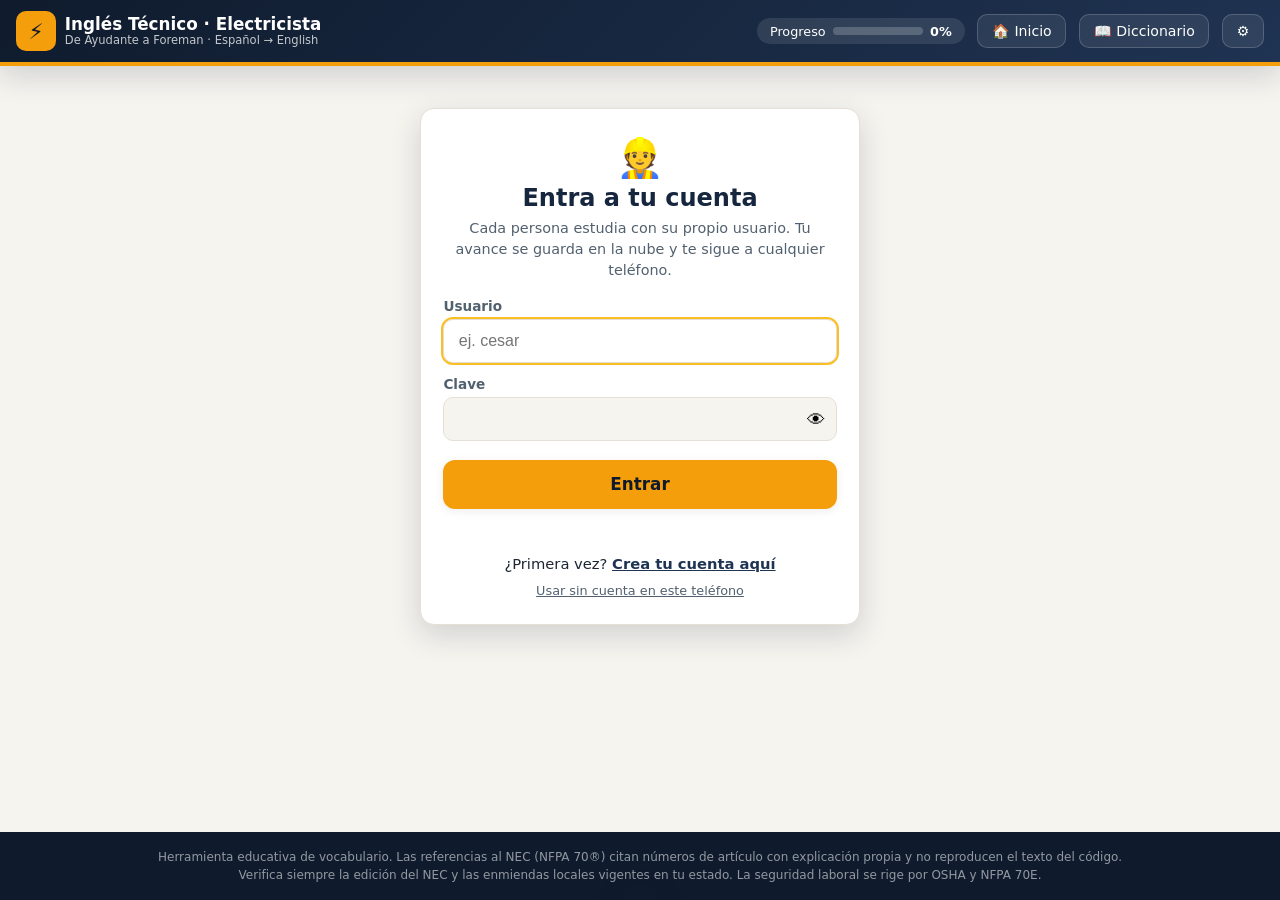
==== commit 0ac0e8ad: "Activar cuentas de usuario con el proyecto de Firebase Llena firebase-config.js con el proyecto ingl" ====
--- a/InglesTecnico-1archivo.html
+++ b/InglesTecnico-1archivo.html
@@ -823,6 +823,142 @@
   .btn { padding: 0.85rem 1.4rem; }
 }
 
+/* ---------------- Reconocimiento de voz (pronunciar) ---------------- */
+
+/* Si el navegador no reconoce voz, los botones de micrófono no aparecen */
+.no-mic .mic-only { display: none !important; }
+
+.audio-btn.mic {
+  background: var(--emerald-500);
+  border-color: var(--emerald-500);
+  color: #fff;
+}
+.audio-btn.mic:hover { background: #0d9668; border-color: #0d9668; }
+
+/* Mientras escucha: rojo con latido, para que se note que está grabando */
+.audio-btn.escuchando, .btn.escuchando, .mini-audio.escuchando {
+  background: var(--red-500) !important;
+  border-color: var(--red-500) !important;
+  color: #fff !important;
+  animation: latido 1s ease-in-out infinite;
+}
+.mini-audio.escuchando { border-radius: 999px; padding: 0 0.35rem; }
+@keyframes latido {
+  0%, 100% { box-shadow: 0 0 0 0 rgba(239, 68, 68, 0.55); }
+  50% { box-shadow: 0 0 0 8px rgba(239, 68, 68, 0); }
+}
+
+.mic-res {
+  display: none;
+  margin: 0 1.1rem 0.7rem;
+  padding: 0.6rem 0.8rem;
+  border-radius: 10px;
+  font-size: 0.85rem;
+  line-height: 1.45;
+}
+.mic-res.show { display: block; }
+.mic-res.listening { background: var(--sky-100); color: #075985; }
+.mic-res.good { background: var(--emerald-100); color: #065f46; }
+.mic-res.ok { background: var(--amber-100); color: #7c5205; }
+.mic-res.bad { background: var(--red-100); color: #991b1b; }
+.vocab-example .mic-res { margin: 0.5rem 0 0; }
+.mic-pct { float: right; font-weight: 800; font-size: 1rem; margin-left: 0.5rem; }
+.mic-oido { margin-top: 0.25rem; font-style: italic; }
+.mic-tip { margin-top: 0.2rem; font-size: 0.78rem; }
+.dicho-mal-demo { color: #991b1b; font-weight: 800; }
+
+/* Palabras después de hablar: verde se entendió, rojo no */
+.w.dicho-ok { background: var(--emerald-100); color: #065f46; box-shadow: inset 0 -2px 0 var(--emerald-500); }
+.w.dicho-mal { background: var(--red-100); color: #991b1b; box-shadow: inset 0 -2px 0 var(--red-500); }
+
+.badge.mic-badge { background: var(--emerald-100); color: #067a5b; font-size: 0.8rem; }
+
+/* Práctica de pronunciación, término por término */
+.speak-card .speak-es { color: var(--ink-soft); font-size: 1rem; text-align: center; margin-bottom: 0.3rem; }
+.speak-card .q-prompt, .speak-card .q-sub, .speak-card .q-kind { text-align: center; }
+.speak-audio { display: flex; gap: 0.5rem; justify-content: center; flex-wrap: wrap; margin: 0.9rem 0 0.6rem; }
+.speak-mic { text-align: center; margin: 0.4rem 0; }
+.speak-card .mic-res { margin: 0.6rem 0 0; }
+.speak-ex { border-top: 1px dashed var(--line); margin-top: 1.1rem; padding-top: 0.9rem; font-size: 0.92rem; line-height: 1.5; }
+.speak-ex .en-ex { color: var(--navy-800); font-weight: 600; margin: 0.3rem 0; }
+.speak-ex .es-ex { color: var(--ink-soft); margin-bottom: 0.6rem; }
+.speak-nav { display: flex; justify-content: space-between; gap: 0.6rem; margin-top: 1.3rem; }
+
+/* ---------------- Cuentas de usuario ---------------- */
+
+.auth-card {
+  max-width: 440px;
+  margin: 1.2rem auto;
+  background: var(--card);
+  border: 1px solid var(--line);
+  border-radius: var(--radius);
+  box-shadow: var(--shadow-lg);
+  padding: 1.6rem 1.4rem;
+}
+.auth-ico { font-size: 2.4rem; text-align: center; }
+.auth-card h2 { text-align: center; color: var(--navy-800); margin: 0.2rem 0 0.4rem; }
+.auth-lead { color: var(--ink-soft); font-size: 0.9rem; text-align: center; margin-bottom: 1.1rem; line-height: 1.45; }
+.auth-field { margin-bottom: 0.8rem; }
+.auth-field label { display: block; font-size: 0.85rem; font-weight: 700; color: var(--ink-soft); margin-bottom: 0.3rem; }
+.auth-input { position: relative; }
+.auth-input input {
+  width: 100%;
+  font-size: 1rem;
+  padding: 0.75rem 0.9rem;
+  border: 1px solid var(--line);
+  border-radius: 10px;
+  background: var(--paper);
+  color: var(--ink);
+}
+.auth-input input:focus { outline: 2px solid var(--amber-400); background: #fff; }
+.auth-input input.con-ojo { padding-right: 2.8rem; }
+.auth-eye {
+  position: absolute;
+  right: 0.35rem;
+  top: 50%;
+  transform: translateY(-50%);
+  border: none;
+  background: transparent;
+  font-size: 1.15rem;
+  padding: 0.3rem 0.4rem;
+}
+.auth-hint { font-size: 0.78rem; color: var(--ink-soft); margin: -0.3rem 0 0.8rem; line-height: 1.4; }
+.auth-go { width: 100%; justify-content: center; margin-top: 0.4rem; }
+.auth-msg { min-height: 1.2rem; margin-top: 0.8rem; font-size: 0.9rem; text-align: center; color: #991b1b; font-weight: 600; }
+.auth-msg.info { color: var(--navy-700); }
+.auth-alt { text-align: center; margin-top: 0.9rem; font-size: 0.92rem; }
+.auth-alt a { color: var(--navy-700); font-weight: 800; }
+.auth-skip { text-align: center; margin-top: 0.7rem; font-size: 0.8rem; }
+.auth-skip a { color: var(--ink-soft); }
+
+.hola { font-weight: 800; color: var(--amber-400); margin-bottom: 0.3rem; font-size: 1.05rem; }
+
+/* La ventana de ajustes ahora tiene más cosas: que se pueda desplazar */
+.modal { max-height: 92vh; overflow-y: auto; }
+.btn.compartir { width: 100%; justify-content: center; }
+.cuenta-box {
+  border: 1px solid var(--line);
+  border-radius: 12px;
+  padding: 0.8rem 0.9rem;
+  margin-bottom: 1rem;
+  background: var(--paper);
+  font-size: 0.88rem;
+  line-height: 1.5;
+}
+.cuenta-info code { background: #fff; padding: 0 0.3rem; border-radius: 4px; }
+.cuenta-estado { font-size: 0.8rem; color: var(--ink-soft); margin-top: 0.3rem; }
+.cuenta-acciones { display: flex; gap: 0.5rem; flex-wrap: wrap; margin-top: 0.6rem; }
+.cuenta-acciones .btn { padding: 0.5rem 0.9rem; font-size: 0.85rem; }
+.cuenta-clave { margin-top: 0.7rem; }
+.cuenta-clave input {
+  width: 100%;
+  padding: 0.6rem 0.7rem;
+  border: 1px solid var(--line);
+  border-radius: 8px;
+  margin-bottom: 0.5rem;
+  font-size: 0.95rem;
+}
+
 </style>
   <link rel="icon" href="data:image/svg+xml,<svg xmlns='http://www.w3.org/2000/svg' viewBox='0 0 100 100'><text y='.9em' font-size='90'>⚡</text></svg>">
 </head>
@@ -856,7 +992,11 @@
   <!-- Modal de ajustes -->
   <div class="modal-back" id="settingsModal">
     <div class="modal">
-      <h3>⚙️ Ajustes de voz</h3>
+      <h3>⚙️ Ajustes</h3>
+      <div class="cuenta-box" id="cuentaBox" hidden></div>
+      <div class="field">
+        <button class="btn green compartir" type="button" onclick="compartirApp()">📤 Compartir la app con alguien</button>
+      </div>
       <div class="field">
         <label>Velocidad del botón 🔊 Inglés: <span id="rateLabel">0.9</span>×</label>
         <input type="range" id="rateSlider" min="0.5" max="1.2" step="0.05" value="0.9">
@@ -867,6 +1007,13 @@
           <b>dos veces</b>: primero muy despacio (0.55×) para que distingas cada palabra, y luego a
           velocidad real (1×) para acostumbrar tu oído a como hablan en la obra.
           Escucha y <b>repite en voz alta</b> las dos veces: así se aprende a hablar.
+        </div>
+      </div>
+      <div class="field mic-only">
+        <div class="voices-info">
+          <b>🎤 Pronunciar:</b> dices la palabra en inglés y la app te muestra en
+          <b style="color:#065f46">verde</b> lo que se entendió y en <b style="color:#991b1b">rojo</b> lo que no.
+          Necesita <b>internet</b> y permiso para usar el micrófono.
         </div>
       </div>
       <div class="voices-info" id="voicesInfo">Detectando voces del sistema…</div>
@@ -2950,6 +3097,537 @@
 </script>
   <script>
 /* ============================================================
+   FIREBASE-CONFIG.JS — Datos del proyecto de Firebase
+   Con estos datos se activan los usuarios con clave. Si se
+   cambia a null, la app funciona SIN cuentas, como antes: el
+   avance se guarda solo en el teléfono.
+   Estos datos son públicos por diseño (van dentro de cualquier
+   app web de Firebase): la seguridad la dan las reglas de
+   Firestore, que solo dejan a cada persona leer y escribir
+   su propio avance.
+   ============================================================ */
+
+window.FIREBASE_CONFIG = {
+  apiKey: "AIzaSyAnnADKyKSfdlmr-gBQ6Zt18-jYuU1sqKg",
+  authDomain: "ingles-tecnico-d9f0a.firebaseapp.com",
+  projectId: "ingles-tecnico-d9f0a",
+  storageBucket: "ingles-tecnico-d9f0a.firebasestorage.app",
+  messagingSenderId: "116292706138",
+  appId: "1:116292706138:web:9e4d566b53e52264fd9d63"
+};
+
+</script>
+  <script>
+/* ============================================================
+   CUENTAS.JS — Usuarios con su propia clave
+   Cada persona entra con su usuario y su avance se guarda en la
+   nube (Firebase de Google), así lo encuentra en cualquier
+   teléfono. Se habla con Firebase por su API web directa, sin
+   cargar su librería, para que la app siga ligera.
+   Si firebase-config.js está vacío, la app funciona como
+   siempre: sin cuenta, todo guardado en el teléfono.
+   ============================================================ */
+
+const Cuentas = (function () {
+  const CFG = window.FIREBASE_CONFIG || null;
+  const activo = !!(CFG && CFG.apiKey && CFG.projectId);
+
+  const SESION_KEY = "inglesTecnicoSesion_v1";
+  const SIN_CUENTA_KEY = "inglesTecnicoSinCuenta_v1";
+  /* Firebase pide un correo; los usuarios no necesitan tener uno.
+     Se usa un dominio reservado (.example.com) que nunca recibe correo. */
+  const DOMINIO = "@inglestecnico.example.com";
+  const AUTH = "https://identitytoolkit.googleapis.com/v1/";
+
+  function leer(k) { try { return JSON.parse(localStorage.getItem(k)); } catch (e) { return null; } }
+  function escribir(k, v) {
+    try {
+      if (v == null) localStorage.removeItem(k);
+      else localStorage.setItem(k, JSON.stringify(v));
+    } catch (e) { /* sin espacio */ }
+  }
+
+  let sesion = activo ? leer(SESION_KEY) : null;
+  let textoEstado = "";
+  let ocupado = false, pendiente = false, temporizador = null, ultimaSync = 0, ultimoError = null;
+
+  /* ---------------- Comunicación con Firebase ---------------- */
+
+  function codigoError(j) {
+    const e = (j && j.error) || {};
+    const m = String(e.message || "").split(" ")[0].split(":")[0];
+    if (/^[A-Z_]+$/.test(m)) return m;
+    return e.status || ("HTTP_" + (e.code || "?"));
+  }
+
+  async function pedir(url, opciones) {
+    let r;
+    try { r = await fetch(url, opciones); }
+    catch (e) { throw new Error("SIN_RED"); }
+    if (r.status === 404 && opciones.method === "GET") return null;
+    const j = await r.json().catch(function () { return {}; });
+    if (!r.ok) throw new Error(codigoError(j));
+    return j;
+  }
+
+  function postJSON(url, cuerpo) {
+    return pedir(url, { method: "POST", headers: { "Content-Type": "application/json" }, body: JSON.stringify(cuerpo) });
+  }
+
+  function urlDoc(uid) {
+    return "https://firestore.googleapis.com/v1/projects/" + encodeURIComponent(CFG.projectId) +
+      "/databases/(default)/documents/usuarios/" + encodeURIComponent(uid);
+  }
+
+  const api = {
+    registrar: function (email, clave) {
+      return postJSON(AUTH + "accounts:signUp?key=" + CFG.apiKey, { email: email, password: clave, returnSecureToken: true });
+    },
+    entrar: function (email, clave) {
+      return postJSON(AUTH + "accounts:signInWithPassword?key=" + CFG.apiKey, { email: email, password: clave, returnSecureToken: true });
+    },
+    refrescar: function (refreshToken) {
+      return pedir("https://securetoken.googleapis.com/v1/token?key=" + CFG.apiKey, {
+        method: "POST",
+        headers: { "Content-Type": "application/x-www-form-urlencoded" },
+        body: "grant_type=refresh_token&refresh_token=" + encodeURIComponent(refreshToken)
+      });
+    },
+    cambiarClave: function (idToken, clave) {
+      return postJSON(AUTH + "accounts:update?key=" + CFG.apiKey, { idToken: idToken, password: clave, returnSecureToken: true });
+    },
+    leerDoc: async function (uid, idToken) {
+      const j = await pedir(urlDoc(uid), { method: "GET", headers: { Authorization: "Bearer " + idToken } });
+      if (!j) return null;
+      const f = j.fields || {};
+      let progreso = null;
+      try { progreso = f.progreso ? JSON.parse(f.progreso.stringValue) : null; } catch (e) { progreso = null; }
+      return {
+        usuario: f.usuario ? f.usuario.stringValue : "",
+        nombre: f.nombre ? f.nombre.stringValue : "",
+        progreso: progreso
+      };
+    },
+    guardarDoc: function (uid, idToken, d) {
+      return pedir(urlDoc(uid), {
+        method: "PATCH",
+        headers: { Authorization: "Bearer " + idToken, "Content-Type": "application/json" },
+        body: JSON.stringify({
+          fields: {
+            usuario: { stringValue: d.usuario || "" },
+            nombre: { stringValue: d.nombre || "" },
+            progreso: { stringValue: JSON.stringify(d.progreso || {}) },
+            actualizado: { timestampValue: new Date().toISOString() }
+          }
+        })
+      });
+    }
+  };
+
+  /* Los tokens duran una hora; se renuevan solos antes de vencer */
+  function guardarTokens(r) {
+    sesion.idToken = r.idToken || r.id_token;
+    sesion.refreshToken = r.refreshToken || r.refresh_token;
+    sesion.expira = Date.now() + Number(r.expiresIn || r.expires_in || 3600) * 1000;
+    escribir(SESION_KEY, sesion);
+  }
+
+  async function token() {
+    if (!sesion) throw new Error("SIN_SESION");
+    if (sesion.idToken && Date.now() < sesion.expira - 5 * 60 * 1000) return sesion.idToken;
+    guardarTokens(await api.refrescar(sesion.refreshToken));
+    return sesion.idToken;
+  }
+
+  /* ---------------- Mezclar avance de dos lugares ---------------- */
+
+  /* Une lo del teléfono con lo de la nube sin perder nada:
+     módulos aprobados en cualquiera de los dos, el mayor número de
+     intentos y el mejor puntaje de pronunciación. Si alguien borró
+     su progreso, lo anterior a ese borrado ya no cuenta. */
+  function mezclar(a, b) {
+    a = a || {}; b = b || {};
+    const R = [a.resetAt || "", b.resetAt || ""].sort().pop();
+    const vigente = function (s) { return !R || (s.updatedAt || "") >= R; };
+    const fuentes = [b, a].filter(vigente);
+    const out = {
+      passed: {}, tries: {}, speech: {},
+      settings: Object.assign({ rate: 0.9 }, b.settings, a.settings),
+      updatedAt: [a.updatedAt || "", b.updatedAt || ""].sort().pop() || undefined
+    };
+    if (R) out.resetAt = R;
+    fuentes.forEach(function (s) {
+      Object.keys(s.passed || {}).forEach(function (k) {
+        const x = s.passed[k], y = out.passed[k];
+        if (!y || (x.date || "") < (y.date || "")) out.passed[k] = x;
+      });
+      Object.keys(s.tries || {}).forEach(function (k) { out.tries[k] = Math.max(out.tries[k] || 0, s.tries[k] || 0); });
+      Object.keys(s.speech || {}).forEach(function (k) { out.speech[k] = Math.max(out.speech[k] || 0, s.speech[k] || 0); });
+    });
+    return out;
+  }
+
+  function huella(s) {
+    s = s || {};
+    const ord = function (o) {
+      o = o || {};
+      return Object.keys(o).sort().map(function (k) { return k + "=" + JSON.stringify(o[k]); }).join("|");
+    };
+    return [ord(s.passed), ord(s.tries), ord(s.speech), s.resetAt || ""].join("#");
+  }
+
+  /* ---------------- Sincronización ---------------- */
+
+  function ponerEstado(t) {
+    textoEstado = t;
+    const el = document.getElementById("cuentaEstado");
+    if (el) el.textContent = t;
+  }
+
+  /* Se llama cada vez que cambia el avance: espera 2 s y sube */
+  function programar() {
+    if (!activo || !sesion) return;
+    clearTimeout(temporizador);
+    temporizador = setTimeout(sincronizar, 2000);
+  }
+
+  const ERRORES_SESION = ["TOKEN_EXPIRED", "USER_DISABLED", "USER_NOT_FOUND", "INVALID_REFRESH_TOKEN",
+    "INVALID_GRANT_TYPE", "MISSING_REFRESH_TOKEN", "UNAUTHENTICATED", "SIN_SESION", "INVALID_ID_TOKEN"];
+
+  async function sincronizar() {
+    if (!activo || !sesion) return;
+    if (navigator.onLine === false) {
+      ponerEstado("📴 Sin internet: tu avance se guarda en el teléfono y se sube cuando vuelva la señal.");
+      return;
+    }
+    if (ocupado) { pendiente = true; return; }
+    ocupado = true;
+    ultimaSync = Date.now();
+    ponerEstado("☁️ Sincronizando…");
+    try {
+      const tk = await token();
+      const nube = await api.leerDoc(sesion.uid, tk);
+      if (nube && nube.nombre && nube.nombre !== sesion.nombre) {
+        sesion.nombre = nube.nombre;
+        escribir(SESION_KEY, sesion);
+      }
+      if (nube && nube.progreso) {
+        const mezcla = mezclar(state, nube.progreso);
+        if (huella(mezcla) !== huella(state)) reemplazarEstado(mezcla);
+      }
+      await api.guardarDoc(sesion.uid, tk, { usuario: sesion.usuario, nombre: sesion.nombre, progreso: state });
+      ponerEstado("✅ Tu avance está guardado en la nube.");
+      ultimoError = null;
+    } catch (e) {
+      const c = e && e.message;
+      if (c === "SIN_RED") {
+        ponerEstado("📴 Sin internet: tu avance se guarda en el teléfono y se sube cuando vuelva la señal.");
+      } else if (ERRORES_SESION.indexOf(c) >= 0) {
+        cerrarSesionLocal();
+        toast("🔑 Tu sesión venció. Entra de nuevo para seguir guardando tu avance.", 4500);
+        location.hash = "#/login";
+      } else {
+        ponerEstado("⚠️ No se pudo sincronizar (" + c + "). Se volverá a intentar.");
+        if (c !== ultimoError) toast("⚠️ " + textoError(c), 4500);
+      }
+      ultimoError = c;
+    } finally {
+      ocupado = false;
+      if (pendiente) { pendiente = false; programar(); }
+    }
+  }
+
+  function cerrarSesionLocal() {
+    clearTimeout(temporizador);
+    sesion = null;
+    escribir(SESION_KEY, null);
+    activarUsuario(null);
+  }
+
+  window.addEventListener("online", function () { if (activo && sesion) sincronizar(); });
+  document.addEventListener("visibilitychange", function () {
+    if (document.visibilityState === "visible" && activo && sesion && Date.now() - ultimaSync > 60000) sincronizar();
+  });
+  document.addEventListener("DOMContentLoaded", function () { if (activo && sesion) sincronizar(); });
+
+  /* ---------------- Usuarios ---------------- */
+
+  function limpiarUsuario(u) {
+    return String(u || "").trim().toLowerCase()
+      .normalize("NFD").replace(/[̀-ͯ]/g, "")
+      .replace(/\s+/g, ".")
+      .replace(/[^a-z0-9._-]/g, "");
+  }
+  function usuarioValido(u) { return /^[a-z][a-z0-9._-]{2,19}$/.test(u); }
+
+  const MENSAJES = {
+    SIN_RED: "📶 No hay internet. Para entrar o crear tu cuenta la primera vez necesitas conexión.",
+    EMAIL_EXISTS: "Ese usuario ya existe. Elige otro, o entra con tu clave.",
+    INVALID_LOGIN_CREDENTIALS: "Usuario o clave incorrectos.",
+    EMAIL_NOT_FOUND: "Usuario o clave incorrectos.",
+    INVALID_PASSWORD: "Usuario o clave incorrectos.",
+    INVALID_EMAIL: "Ese usuario no es válido. Usa solo letras, números, punto o guion.",
+    WEAK_PASSWORD: "La clave debe tener al menos 6 caracteres.",
+    TOO_MANY_ATTEMPTS_TRY_LATER: "Demasiados intentos. Espera unos minutos y vuelve a probar.",
+    USER_DISABLED: "Esta cuenta fue desactivada.",
+    OPERATION_NOT_ALLOWED: "El registro con usuario y clave no está activado todavía en el servidor.",
+    ADMIN_ONLY_OPERATION: "El registro de cuentas nuevas está cerrado. Pide que te creen la cuenta.",
+    PERMISSION_DENIED: "El servidor no dejó guardar el avance. Hay que revisar las reglas de Firestore.",
+    CREDENTIAL_TOO_OLD_LOGIN_AGAIN: "Por seguridad, cierra sesión y vuelve a entrar antes de cambiar la clave."
+  };
+  function textoError(c) { return MENSAJES[c] || ("No se pudo completar (" + c + "). Intenta de nuevo."); }
+
+  /* Si el teléfono ya tenía avance sin cuenta, se ofrece pasarlo a la
+     cuenta nueva. Solo si la cuenta está vacía, para no mezclar el
+     avance de dos personas que compartan teléfono. */
+  function ofrecerMigrar(estado) {
+    const anon = loadState(STORE_KEY);
+    const n = Object.keys(anon.passed || {}).length;
+    if (!n || Object.keys(estado.passed || {}).length) return estado;
+    const ok = confirm("Este teléfono tiene " + n + (n === 1 ? " módulo aprobado" : " módulos aprobados") +
+      " sin cuenta.\n\n¿Es tu avance? Si dices que sí, pasa a tu cuenta.");
+    if (!ok) return estado;
+    try { localStorage.removeItem(STORE_KEY); } catch (e) { /* nada */ }
+    return mezclar(estado, anon);
+  }
+
+  async function entrarConCuenta(usuario, clave) {
+    const r = await api.entrar(usuario + DOMINIO, clave);
+    sesion = { uid: r.localId, usuario: usuario, nombre: usuario };
+    guardarTokens(r);
+    escribir(SIN_CUENTA_KEY, null);
+    let nube = null;
+    try { nube = await api.leerDoc(sesion.uid, sesion.idToken); } catch (e) { nube = null; }
+    if (nube && nube.nombre) { sesion.nombre = nube.nombre; escribir(SESION_KEY, sesion); }
+    const local = loadState(claveDeUsuario(sesion.uid));
+    let inicial = nube && nube.progreso ? mezclar(local, nube.progreso) : local;
+    inicial = ofrecerMigrar(inicial);
+    activarUsuario(sesion.uid, inicial);
+    sincronizar();
+  }
+
+  async function crearCuenta(nombre, usuario, clave) {
+    const r = await api.registrar(usuario + DOMINIO, clave);
+    sesion = { uid: r.localId, usuario: usuario, nombre: nombre };
+    guardarTokens(r);
+    escribir(SIN_CUENTA_KEY, null);
+    const inicial = ofrecerMigrar(loadState(claveDeUsuario(sesion.uid)));
+    activarUsuario(sesion.uid, inicial);
+    await sincronizar();
+  }
+
+  async function salir() {
+    if (!confirm("¿Cerrar sesión en este teléfono?\n\nTu avance queda guardado en tu cuenta.")) return;
+    clearTimeout(temporizador);
+    if (navigator.onLine !== false) await sincronizar();
+    cerrarSesionLocal();
+    closeSettings();
+    toast("Sesión cerrada.");
+    location.hash = "#/login";
+  }
+
+  /* ---------------- Pantallas de entrar y crear cuenta ---------------- */
+
+  function campo(id, etiqueta, tipo, autocompletar, extra) {
+    const esClave = tipo === "password";
+    return '<div class="auth-field"><label for="' + id + '">' + etiqueta + "</label>" +
+      '<div class="auth-input"><input id="' + id + '" type="' + tipo + '"' + (esClave ? ' class="con-ojo"' : "") + ' autocomplete="' + autocompletar + '" ' + (extra || "") + ">" +
+      (esClave ? '<button type="button" class="auth-eye" data-ojo="' + id + '" title="Mostrar u ocultar la clave">👁</button>' : "") +
+      "</div></div>";
+  }
+
+  function vista(tipo) {
+    if (tipo === "registro") {
+      return '<section class="auth-card">' +
+        '<div class="auth-ico">📝</div>' +
+        "<h2>Crea tu cuenta</h2>" +
+        '<p class="auth-lead">Toma un minuto. No necesitas correo: con un usuario y una clave basta. Tu avance te va a seguir a cualquier teléfono.</p>' +
+        '<form id="authForm" novalidate>' +
+        campo("authName", "Tu nombre", "text", "name", 'placeholder="ej. María Jiménez"') +
+        campo("authUser", "Usuario", "text", "username", 'autocapitalize="none" spellcheck="false" placeholder="ej. maria.jimenez"') +
+        '<div class="auth-hint" id="authUserHint">Sin espacios ni acentos: letras, números, punto o guion.</div>' +
+        campo("authPass", "Clave (mínimo 6 caracteres)", "password", "new-password", "") +
+        campo("authPass2", "Repite la clave", "password", "new-password", "") +
+        '<div class="auth-hint">⚠️ Anota tu clave en un lugar seguro. Como no usamos correo, no se puede recuperar sola.</div>' +
+        '<button class="btn primary big auth-go" type="submit">Crear mi cuenta</button>' +
+        "</form>" +
+        '<div class="auth-msg" id="authMsg" role="status"></div>' +
+        '<p class="auth-alt">¿Ya tienes cuenta? <a href="#/login">Entra aquí</a></p>' +
+        "</section>";
+    }
+    return '<section class="auth-card">' +
+      '<div class="auth-ico">👷</div>' +
+      "<h2>Entra a tu cuenta</h2>" +
+      '<p class="auth-lead">Cada persona estudia con su propio usuario. Tu avance se guarda en la nube y te sigue a cualquier teléfono.</p>' +
+      '<form id="authForm" novalidate>' +
+      campo("authUser", "Usuario", "text", "username", 'autocapitalize="none" spellcheck="false" placeholder="ej. cesar"') +
+      campo("authPass", "Clave", "password", "current-password", "") +
+      '<button class="btn primary big auth-go" type="submit">Entrar</button>' +
+      "</form>" +
+      '<div class="auth-msg" id="authMsg" role="status"></div>' +
+      '<p class="auth-alt">¿Primera vez? <a href="#/registro">Crea tu cuenta aquí</a></p>' +
+      '<p class="auth-skip"><a href="#/home" id="authSkip">Usar sin cuenta en este teléfono</a></p>' +
+      "</section>";
+  }
+
+  function valor(id) { const el = document.getElementById(id); return el ? el.value : ""; }
+
+  function aviso(texto, clase) {
+    const el = document.getElementById("authMsg");
+    if (!el) return;
+    el.className = "auth-msg" + (clase ? " " + clase : "");
+    el.textContent = texto;
+  }
+
+  function bloquear(si) {
+    const f = document.getElementById("authForm");
+    if (!f) return;
+    Array.prototype.forEach.call(f.querySelectorAll("input, button"), function (x) { x.disabled = si; });
+  }
+
+  function conectarVista(tipo) {
+    const form = document.getElementById("authForm");
+    Array.prototype.forEach.call(document.querySelectorAll("[data-ojo]"), function (b) {
+      b.addEventListener("click", function () {
+        const inp = document.getElementById(b.getAttribute("data-ojo"));
+        inp.type = inp.type === "password" ? "text" : "password";
+      });
+    });
+
+    if (tipo === "registro") {
+      const u = document.getElementById("authUser");
+      const hint = document.getElementById("authUserHint");
+      u.addEventListener("input", function () {
+        const limpio = limpiarUsuario(u.value);
+        hint.innerHTML = limpio
+          ? "Tu usuario será: <b>" + esc(limpio) + "</b>" + (usuarioValido(limpio) ? " ✅" : " — debe empezar con letra y tener de 3 a 20 caracteres")
+          : "Sin espacios ni acentos: letras, números, punto o guion.";
+      });
+      document.getElementById("authName").focus();
+    } else {
+      document.getElementById("authUser").focus();
+      document.getElementById("authSkip").addEventListener("click", function (ev) {
+        ev.preventDefault();
+        escribir(SIN_CUENTA_KEY, "1");
+        location.hash = "#/home";
+      });
+    }
+
+    form.addEventListener("submit", async function (ev) {
+      ev.preventDefault();
+      const usuario = limpiarUsuario(valor("authUser"));
+      const clave = valor("authPass");
+
+      if (tipo === "registro") {
+        const nombre = valor("authName").trim();
+        if (!nombre) return aviso("Escribe tu nombre.");
+        if (!usuarioValido(usuario)) return aviso("El usuario debe empezar con letra y tener de 3 a 20 caracteres: letras, números, punto o guion.");
+        if (clave.length < 6) return aviso("La clave debe tener al menos 6 caracteres.");
+        if (clave !== valor("authPass2")) return aviso("Las dos claves no coinciden.");
+        bloquear(true);
+        aviso("Creando tu cuenta…", "info");
+        try {
+          await crearCuenta(nombre, usuario, clave);
+          toast("✅ Cuenta creada. ¡Bienvenido, " + nombre + "!", 3500);
+          location.hash = "#/home";
+        } catch (e) {
+          bloquear(false);
+          aviso(textoError(e.message));
+        }
+        return;
+      }
+
+      if (!usuario || !clave) return aviso("Escribe tu usuario y tu clave.");
+      bloquear(true);
+      aviso("Entrando…", "info");
+      try {
+        await entrarConCuenta(usuario, clave);
+        toast("👋 ¡Hola, " + sesion.nombre + "!", 3000);
+        location.hash = "#/home";
+      } catch (e) {
+        bloquear(false);
+        aviso(textoError(e.message));
+      }
+    });
+  }
+
+  /* ---------------- Cuenta dentro de Ajustes ---------------- */
+
+  function pintarAjustes() {
+    const box = document.getElementById("cuentaBox");
+    if (!box) return;
+    if (!activo) { box.hidden = true; box.innerHTML = ""; return; }
+    box.hidden = false;
+
+    if (!sesion) {
+      box.innerHTML = '<div class="cuenta-info">📱 Estás usando la app <b>sin cuenta</b>: tu avance solo vive en este teléfono.</div>' +
+        '<div class="cuenta-acciones"><button class="btn primary" type="button" id="btnEntrar">👤 Entrar o crear cuenta</button></div>';
+      document.getElementById("btnEntrar").addEventListener("click", function () {
+        escribir(SIN_CUENTA_KEY, null);
+        closeSettings();
+        location.hash = "#/login";
+      });
+      return;
+    }
+
+    box.innerHTML = '<div class="cuenta-info">👤 <b>' + esc(sesion.nombre) + "</b> · usuario <code>" + esc(sesion.usuario) + "</code>" +
+      '<div class="cuenta-estado" id="cuentaEstado">' + esc(textoEstado || "☁️ Tu avance se guarda en la nube.") + "</div></div>" +
+      '<div class="cuenta-acciones">' +
+      '<button class="btn ghost" type="button" id="btnClave">🔑 Cambiar clave</button>' +
+      '<button class="btn ghost" type="button" id="btnSalir">🚪 Cerrar sesión</button>' +
+      "</div>" +
+      '<div class="cuenta-clave" id="cuentaClave" hidden>' +
+      '<input id="claveActual" type="password" autocomplete="current-password" placeholder="Clave actual">' +
+      '<input id="claveNueva" type="password" autocomplete="new-password" placeholder="Clave nueva (mínimo 6)">' +
+      '<button class="btn primary" type="button" id="btnGuardarClave">Guardar clave nueva</button>' +
+      '<div class="cuenta-estado" id="claveMsg"></div>' +
+      "</div>";
+
+    document.getElementById("btnSalir").addEventListener("click", salir);
+    document.getElementById("btnClave").addEventListener("click", function () {
+      const c = document.getElementById("cuentaClave");
+      c.hidden = !c.hidden;
+      if (!c.hidden) document.getElementById("claveActual").focus();
+    });
+    document.getElementById("btnGuardarClave").addEventListener("click", async function () {
+      const msg = document.getElementById("claveMsg");
+      const actual = valor("claveActual"), nueva = valor("claveNueva");
+      if (nueva.length < 6) { msg.textContent = "La clave nueva debe tener al menos 6 caracteres."; return; }
+      msg.textContent = "Guardando…";
+      try {
+        /* Firebase exige haber entrado hace poco: se vuelve a entrar con la clave actual */
+        const r1 = await api.entrar(sesion.usuario + DOMINIO, actual);
+        guardarTokens(await api.cambiarClave(r1.idToken, nueva));
+        msg.textContent = "✅ Clave cambiada. Úsala la próxima vez que entres.";
+        document.getElementById("claveActual").value = "";
+        document.getElementById("claveNueva").value = "";
+      } catch (e) {
+        msg.textContent = textoError(e.message);
+      }
+    });
+    if (navigator.onLine !== false) sincronizar();
+  }
+
+  return {
+    activo: function () { return activo; },
+    uid: function () { return activo && sesion ? sesion.uid : null; },
+    nombre: function () { return activo && sesion ? sesion.nombre : null; },
+    pideEntrar: function () { return activo && !sesion && leer(SIN_CUENTA_KEY) !== "1"; },
+    programar: programar,
+    sincronizar: sincronizar,
+    vista: vista,
+    conectarVista: conectarVista,
+    pintarAjustes: pintarAjustes,
+    /* para pruebas */
+    _api: api,
+    _mezclar: mezclar,
+    _limpiarUsuario: limpiarUsuario
+  };
+})();
+
+</script>
+  <script>
+/* ============================================================
    APP.JS — Lógica de la aplicación
    Navegación, estudio, audio (TTS), exámenes con regla del 100%
    y progreso guardado en el navegador (localStorage).
@@ -2958,25 +3636,61 @@
 /* ---------------- Estado y progreso ---------------- */
 
 const STORE_KEY = "electricEnglishProgress_v1";
-
+const APP_URL = "https://cesarnja.github.io/ingles-tecnico-electricistas/";
+
+/* Cada persona con cuenta guarda su avance aparte en el teléfono;
+   sin cuenta se usa la clave de siempre. */
+function claveDeUsuario(uid) { return uid ? STORE_KEY + "__u_" + uid : STORE_KEY; }
+
+let claveActiva = claveDeUsuario(typeof Cuentas !== "undefined" ? Cuentas.uid() : null);
 let state = loadState();
 
-function loadState() {
+function loadState(clave) {
   try {
-    const raw = localStorage.getItem(STORE_KEY);
+    const raw = localStorage.getItem(clave || claveActiva);
     if (raw) {
       const s = JSON.parse(raw);
       s.passed = s.passed || {};
       s.tries = s.tries || {};
+      s.speech = s.speech || {};
       s.settings = Object.assign({ rate: 0.9 }, s.settings);
       return s;
     }
   } catch (e) { /* almacenamiento corrupto: empezar de cero */ }
-  return { passed: {}, tries: {}, settings: { rate: 0.9 } };
-}
-
+  return { passed: {}, tries: {}, speech: {}, settings: { rate: 0.9 } };
+}
+
+function guardarLocal() {
+  try { localStorage.setItem(claveActiva, JSON.stringify(state)); } catch (e) { /* sin espacio */ }
+}
+
+/* Guarda en el teléfono y, si hay cuenta, lo sube a la nube */
 function saveState() {
-  try { localStorage.setItem(STORE_KEY, JSON.stringify(state)); } catch (e) { /* sin espacio */ }
+  state.updatedAt = new Date().toISOString();
+  guardarLocal();
+  if (typeof Cuentas !== "undefined") Cuentas.programar();
+}
+
+/* Cambia al avance de otra persona (o al de "sin cuenta" si uid es null) */
+function activarUsuario(uid, inicial) {
+  claveActiva = claveDeUsuario(uid);
+  state = inicial || loadState();
+  guardarLocal();
+  updateGlobalProgress();
+}
+
+/* La nube trajo avance hecho en otro teléfono: se adopta sin
+   interrumpir un examen o una práctica que esté en curso. */
+function reemplazarEstado(nuevo) {
+  const antes = Object.keys(state.passed).sort().join(",");
+  state = nuevo;
+  state.passed = state.passed || {};
+  state.tries = state.tries || {};
+  state.speech = state.speech || {};
+  guardarLocal();
+  updateGlobalProgress();
+  const v = route().view;
+  if (Object.keys(state.passed).sort().join(",") !== antes && ["home", "level", "module", "dict"].indexOf(v) >= 0) render();
 }
 
 function isPassed(modId) { return !!state.passed[modId]; }
@@ -3215,6 +3929,29 @@
   slider.value = state.settings.rate;
   document.getElementById("rateLabel").textContent = state.settings.rate;
   updateVoicesInfo();
+  if (typeof Cuentas !== "undefined") Cuentas.pintarAjustes();
+}
+
+/* Comparte el enlace de la app: en el teléfono abre el menú de
+   compartir (WhatsApp, mensajes…); en la computadora lo copia. */
+function compartirApp() {
+  const datos = {
+    title: "Inglés Técnico para Electricistas",
+    text: "Aprende el inglés de la obra eléctrica: herramientas, materiales y frases, con audio y exámenes. Ábrela en Chrome y elige \"Instalar aplicación\":",
+    url: APP_URL
+  };
+  if (navigator.share) {
+    navigator.share(datos).catch(function () { /* el usuario canceló */ });
+    return;
+  }
+  const respaldo = function () { prompt("Copia este enlace y compártelo:", APP_URL); };
+  if (navigator.clipboard && navigator.clipboard.writeText) {
+    navigator.clipboard.writeText(APP_URL)
+      .then(function () { toast("🔗 Enlace copiado. Pégalo en WhatsApp o en un mensaje."); })
+      .catch(respaldo);
+  } else {
+    respaldo();
+  }
 }
 function closeSettings() { document.getElementById("settingsModal").classList.remove("show"); }
 
@@ -3244,7 +3981,8 @@
 
 function resetProgress() {
   if (!confirm("¿Seguro que quieres borrar TODO tu progreso? Esta acción no se puede deshacer.")) return;
-  state = { passed: {}, tries: {}, settings: state.settings };
+  /* resetAt avisa a la nube y a tus otros teléfonos que lo anterior ya no cuenta */
+  state = { passed: {}, tries: {}, speech: {}, settings: state.settings, resetAt: new Date().toISOString() };
   saveState();
   closeSettings();
   toast("Progreso borrado. ¡A empezar de nuevo con ganas! 💪");
@@ -3267,9 +4005,29 @@
   if (!app) return;
   const r = route();
   if ("speechSynthesis" in window) speechSynthesis.cancel();
+  if (typeof Voz !== "undefined") Voz.detener();
 
   document.getElementById("navHome").classList.toggle("active", r.view === "home" || r.view === "level");
   document.getElementById("navDict").classList.toggle("active", r.view === "dict");
+
+  if (typeof Cuentas !== "undefined" && Cuentas.activo()) {
+    if (r.view === "login" || r.view === "registro") {
+      app.innerHTML = Cuentas.vista(r.view);
+      Cuentas.conectarVista(r.view);
+      updateGlobalProgress();
+      window.scrollTo(0, 0);
+      return;
+    }
+    if (Cuentas.pideEntrar()) { location.hash = "#/login"; return; }
+  }
+
+  if (r.view === "speak") {
+    const found = findModule(r.id);
+    if (!found || !isModuleUnlocked(r.id) || typeof Voz === "undefined") { location.hash = "#/home"; return; }
+    Voz.iniciarPractica(found.level, found.module);
+    updateGlobalProgress();
+    return;
+  }
 
   if (r.view === "level") {
     const lv = COURSE.levels.find(function (l) { return l.id === r.id; });
@@ -3310,7 +4068,9 @@
   const current = currentLevelName();
   let html = "";
 
+  const quien = typeof Cuentas !== "undefined" ? Cuentas.nombre() : null;
   html += '<section class="hero">' +
+    (quien ? '<p class="hola">👋 Hola, ' + esc(quien) + "</p>" : "") +
     "<h2>⚡ De Ayudante a Foreman</h2>" +
     "<p>Aprende el inglés real de la obra eléctrica en EE.UU.: herramientas, seguridad, materiales, dispositivos y las frases para pedirlos y usarlos — con audio, imágenes y referencias al Código Eléctrico Nacional (NEC).</p>" +
     '<p style="margin-top:0.6rem"><b>Regla de la obra:</b> necesitas <b>100%</b> en el examen de cada módulo para desbloquear el siguiente. Igual que en el trabajo: se hace bien, o se vuelve a hacer.</p>' +
@@ -3390,6 +4150,9 @@
     '<div class="mod-icon" style="width:52px;height:52px;background:var(--navy-800);border-radius:12px;display:grid;place-items:center;font-size:1.5rem">' + esc(m.icon) + "</div>" +
     "<h2>" + esc(m.title) + "<small>" + esc(m.en) + " · " + m.items.length + " términos</small></h2>" +
     (isPassed(m.id) ? '<span class="badge pass" style="font-size:0.85rem">✔ Aprobado</span>' : "") +
+    (typeof Voz !== "undefined" && Voz.disponible
+      ? '<span class="badge mic-badge" title="Términos que ya se te entienden al menos al 75%">🎤 ' + Voz.dominados(m) + "/" + m.items.length + " pronunciados</span>"
+      : "") +
     "</div>" +
     '<div class="desc">' + esc(m.desc) + "</div>" +
     (m.tip ? '<div class="tipbox"><span class="ico">💡</span><span>' + esc(m.tip) + "</span></div>" : "") +
@@ -3399,11 +4162,12 @@
   html += '<div class="action-row">' +
     '<button class="btn ghost" onclick="location.hash=\'#/level/' + lv.id + '\'">← Volver</button>' +
     '<button class="btn dark" onclick="location.hash=\'#/practice/' + m.id + '\'">🎯 Practicar (sin calificación)</button>' +
+    '<button class="btn green mic-only" onclick="location.hash=\'#/speak/' + m.id + '\'">🎤 Pronunciación</button>' +
     '<button class="btn primary" onclick="location.hash=\'#/exam/' + m.id + '\'">📝 Examen — necesitas 100%</button>' +
     "</div>";
 
   html += '<div class="vocab-grid">';
-  m.items.forEach(function (it) { html += vocabCardHTML(it); });
+  m.items.forEach(function (it, i) { html += vocabCardHTML(it, m.id + ":" + i); });
   html += "</div>";
 
   html += '<div class="action-row" style="justify-content:center;margin-top:1.5rem">' +
@@ -3414,10 +4178,13 @@
 
 let sayId = 0; /* ids únicos para el resaltado karaoke */
 
-function vocabCardHTML(it) {
+function vocabCardHTML(it, clave) {
   const idEn = "sayEn" + (++sayId);
   const idEs = "sayEs" + sayId;
   const idEx = "sayEx" + sayId;
+  const idRes = "micRes" + sayId;
+  const idExRes = "micExRes" + sayId;
+  const keyAttr = function (sufijo) { return clave ? ' data-key="' + esc(clave + sufijo) + '"' : ""; };
 
   let html = '<article class="vocab-card">';
   html += '<div class="vocab-main">' + iconHTML(it.icon) +
@@ -3431,14 +4198,18 @@
     '<button class="audio-btn" data-say="' + esc(speakableEn(it.en)) + '" data-lang="en" data-hl="#' + idEn + '">🔊 Inglés</button>' +
     '<button class="audio-btn drill" title="Lo dice despacio y luego a velocidad real" data-say="' + esc(speakableEn(it.en)) + '" data-lang="en" data-hl="#' + idEn + '" data-mode="drill">🐢→🐇 Lento y normal</button>' +
     '<button class="audio-btn" data-say="' + esc(speakableEs(it.es)) + '" data-lang="es" data-hl="#' + idEs + '">🔉 Español</button>' +
-    "</div>";
+    '<button class="audio-btn mic mic-only" title="Dilo en inglés y la app te dice si se entendió" data-mic="#' + idEn + '" data-res="#' + idRes + '" data-obj="' + esc(it.en) + '"' + keyAttr(":t") + ">🎤 Pronunciar</button>" +
+    "</div>" +
+    '<div class="mic-res" id="' + idRes + '"></div>';
 
   if (it.exEn) {
     html += '<div class="vocab-example">' +
       '<div class="en-ex">🇺🇸 <span id="' + idEx + '">' + esc(it.exEn) + "</span>" +
       '<button class="mini-audio" title="Escuchar ejemplo" data-say="' + esc(it.exEn) + '" data-lang="en" data-hl="#' + idEx + '">🔊</button>' +
-      '<button class="mini-audio" title="Lento y luego normal" data-say="' + esc(it.exEn) + '" data-lang="en" data-hl="#' + idEx + '" data-mode="drill">🐢</button></div>' +
+      '<button class="mini-audio" title="Lento y luego normal" data-say="' + esc(it.exEn) + '" data-lang="en" data-hl="#' + idEx + '" data-mode="drill">🐢</button>' +
+      '<button class="mini-audio mic mic-only" title="Di la frase en inglés" data-mic="#' + idEx + '" data-res="#' + idExRes + '" data-obj="' + esc(it.exEn) + '" data-frase="1"' + keyAttr(":e") + ">🎤</button></div>" +
       '<div class="es-ex">🇲🇽 ' + esc(it.exEs || "") + "</div>" +
+      '<div class="mic-res" id="' + idExRes + '"></div>' +
       "</div>";
   }
   if (it.note) html += '<div class="vocab-note"><b>💬 Nota de obra:</b> ' + esc(it.note) + "</div>";
@@ -3784,5 +4555,514 @@
 }
 
 </script>
+  <script>
+/* ============================================================
+   VOZ.JS — Reconocimiento de voz
+   Tú dices la palabra o la frase en inglés y la app te muestra
+   qué palabras se entendieron (verde) y cuáles no (rojo).
+   Usa el reconocedor del navegador (Chrome en Android, Safari en
+   iPhone). Necesita internet: el audio lo procesa el servidor.
+   ============================================================ */
+
+const Voz = (function () {
+  const SR = window.SpeechRecognition || window.webkitSpeechRecognition || null;
+  const disponible = !!SR;
+  if (!disponible) document.documentElement.classList.add("no-mic");
+
+  /* ---------- Normalización: lo dicho y lo escrito a la misma forma ---------- */
+
+  const CONTRACCIONES = {
+    "i'm": "i am", "you're": "you are", "we're": "we are", "they're": "they are",
+    "it's": "it is", "that's": "that is", "what's": "what is", "where's": "where is",
+    "who's": "who is", "there's": "there is", "here's": "here is", "how's": "how is",
+    "he's": "he is", "she's": "she is", "let's": "let us",
+    "i'll": "i will", "you'll": "you will", "we'll": "we will", "it'll": "it will",
+    "i've": "i have", "you've": "you have", "we've": "we have", "i'd": "i would",
+    "don't": "do not", "doesn't": "does not", "didn't": "did not", "can't": "can not",
+    "won't": "will not", "isn't": "is not", "aren't": "are not", "wasn't": "was not",
+    "weren't": "were not", "shouldn't": "should not", "couldn't": "could not",
+    "wouldn't": "would not", "haven't": "have not", "hasn't": "has not"
+  };
+
+  const UNIDADES = {
+    zero: 0, one: 1, two: 2, three: 3, four: 4, five: 5, six: 6, seven: 7, eight: 8,
+    nine: 9, ten: 10, eleven: 11, twelve: 12, thirteen: 13, fourteen: 14, fifteen: 15,
+    sixteen: 16, seventeen: 17, eighteen: 18, nineteen: 19
+  };
+  const DECENAS = { twenty: 20, thirty: 30, forty: 40, fifty: 50, sixty: 60, seventy: 70, eighty: 80, ninety: 90 };
+  const FRACCIONES = { "1/2": " half ", "1/4": " quarter ", "3/4": " three quarter " };
+
+  /* "thirty five" -> "35",  "ten" -> "10": así da igual si se escribe o se dice */
+  function numeros(tk) {
+    const out = [];
+    for (let i = 0; i < tk.length; i++) {
+      const w = tk[i];
+      if (DECENAS[w] !== undefined) {
+        const u = UNIDADES[tk[i + 1]];
+        if (u !== undefined && u > 0 && u < 10) { out.push(String(DECENAS[w] + u)); i++; }
+        else out.push(String(DECENAS[w]));
+      } else if (UNIDADES[w] !== undefined) {
+        if (tk[i + 1] === "hundred") { out.push(String(UNIDADES[w] * 100)); i++; }
+        else out.push(String(UNIDADES[w]));
+      } else {
+        out.push(w);
+      }
+    }
+    return out;
+  }
+
+  /* El reconocedor a veces deletrea las siglas: "p d u" -> "pdu" */
+  function unirLetras(tk) {
+    const out = [];
+    let i = 0;
+    while (i < tk.length) {
+      if (/^[a-z]$/.test(tk[i]) && /^[a-z]$/.test(tk[i + 1] || "")) {
+        let w = "";
+        while (i < tk.length && /^[a-z]$/.test(tk[i])) { w += tk[i]; i++; }
+        out.push(w);
+      } else {
+        out.push(tk[i]);
+        i++;
+      }
+    }
+    return out;
+  }
+
+  function tokens(texto) {
+    let s = String(texto || "").toLowerCase();
+    s = s.replace(/\(.*?\)/g, " ");
+    s = s.replace(/[‘’ʼ`]/g, "'");
+    s = s.replace(/[–—]/g, " ");
+    s = s.replace(/\$\s?(\d+)/g, " $1 dollars ");
+    s = s.replace(/(\d+)\s*%/g, " $1 percent ");
+    s = s.replace(/(\d+)\s*°/g, " $1 degree ");
+    s = s.replace(/\b(\d)\/(\d)\b/g, function (m) { return FRACCIONES[m] || " " + m.replace("/", " ") + " "; });
+    s = s.replace(/(\d)\s*"/g, "$1 inch ");
+    s = s.replace(/&/g, " and ");
+    s = s.replace(/\+/g, " plus ");
+    s = s.replace(/[a-z]+'[a-z]+/g, function (w) { return CONTRACCIONES[w] || w; });
+    s = s.replace(/'/g, "");
+    s = s.replace(/[^a-z0-9]+/g, " ").trim();
+    if (!s) return [];
+    let tk = s.split(" ").map(function (w) {
+      return w === "quarters" ? "quarter" : w === "halves" ? "half" : w;
+    });
+    tk = numeros(tk);
+    tk = unirLetras(tk);
+    return tk;
+  }
+
+  /* ---------- Comparación palabra por palabra ---------- */
+
+  function lev(a, b) {
+    if (a === b) return 0;
+    const n = b.length;
+    if (!a.length) return n;
+    if (!n) return a.length;
+    let prev = new Array(n + 1), cur = new Array(n + 1);
+    for (let j = 0; j <= n; j++) prev[j] = j;
+    for (let i = 1; i <= a.length; i++) {
+      cur[0] = i;
+      for (let j = 1; j <= n; j++) {
+        cur[j] = Math.min(prev[j] + 1, cur[j - 1] + 1, prev[j - 1] + (a[i - 1] === b[j - 1] ? 0 : 1));
+      }
+      const t = prev; prev = cur; cur = t;
+    }
+    return prev[n];
+  }
+
+  /* Tolera un error pequeño en palabras largas ("screw"/"screws"),
+     pero las cortas tienen que coincidir exacto: "wire" y "wine"
+     son palabras distintas. Los números, siempre exactos. */
+  function parecido(a, b) {
+    if (a === b) return true;
+    if (/\d/.test(a) || /\d/.test(b)) return false;
+    const L = Math.max(a.length, b.length);
+    const permitidos = L <= 4 ? 0 : L <= 7 ? 1 : 2;
+    return permitidos > 0 && lev(a, b) <= permitidos;
+  }
+
+  /* Alinea lo esperado con lo oído respetando el orden (subsecuencia común más larga) */
+  function alinear(obj, oido) {
+    const n = obj.length, m = oido.length;
+    const dp = [];
+    for (let i = 0; i <= n; i++) dp.push(new Array(m + 1).fill(0));
+    for (let i = n - 1; i >= 0; i--) {
+      for (let j = m - 1; j >= 0; j--) {
+        dp[i][j] = parecido(obj[i], oido[j]) ? 1 + dp[i + 1][j + 1] : Math.max(dp[i + 1][j], dp[i][j + 1]);
+      }
+    }
+    const ok = new Array(n).fill(false);
+    let i = 0, j = 0;
+    while (i < n && j < m) {
+      if (parecido(obj[i], oido[j]) && dp[i][j] === 1 + dp[i + 1][j + 1]) { ok[i] = true; i++; j++; }
+      else if (dp[i + 1][j] >= dp[i][j + 1]) i++;
+      else j++;
+    }
+    return ok;
+  }
+
+  function puntuar(obj, oido) {
+    let ok = alinear(obj, oido);
+    let score = ok.filter(Boolean).length / obj.length;
+    /* Términos cortos dichos "pegados" o separados: "channel locks" = "channellocks" */
+    if (score < 1 && obj.length <= 3 && oido.length) {
+      const a = obj.join(""), b = oido.join("");
+      if (a.length >= 4 && 1 - lev(a, b) / Math.max(a.length, b.length) >= 0.85) {
+        ok = obj.map(function () { return true; });
+        score = 1;
+      }
+    }
+    return { score: score, ok: ok };
+  }
+
+  /* Los términos con "/" aceptan cualquiera de sus variantes,
+     igual que en el examen. Los ejemplos se evalúan completos. */
+  function variantes(objetivo, dividir) {
+    if (!dividir) return [String(objetivo)];
+    return String(objetivo).replace(/\(.*?\)/g, "").split("/")
+      .map(function (s) { return s.trim(); }).filter(Boolean);
+  }
+
+  function evaluar(objetivo, alternativas, dividir) {
+    let mejor = { score: 0, obj: [], ok: [], oido: alternativas[0] || "" };
+    let hubo = false;
+    variantes(objetivo, dividir).forEach(function (v) {
+      const obj = tokens(v);
+      if (!obj.length) return;
+      alternativas.forEach(function (alt) {
+        const r = puntuar(obj, tokens(alt));
+        if (!hubo || r.score > mejor.score) {
+          mejor = { score: r.score, obj: obj, ok: r.ok, oido: alt };
+          hubo = true;
+        }
+      });
+    });
+    return mejor;
+  }
+
+  /* ---------- Pintar el texto: verde se entendió, rojo no ---------- */
+
+  function limpiarColores(el) {
+    if (!el) return;
+    Array.prototype.forEach.call(el.querySelectorAll(".w"), function (s) {
+      s.classList.remove("dicho-ok", "dicho-mal");
+    });
+  }
+
+  function pintar(el, r) {
+    const spans = wrapWords(el);
+    if (!spans) return;
+    const bienCnt = {}, malCnt = {};
+    r.obj.forEach(function (t, i) {
+      const d = r.ok[i] ? bienCnt : malCnt;
+      d[t] = (d[t] || 0) + 1;
+    });
+    Array.prototype.forEach.call(spans, function (s) {
+      s.classList.remove("dicho-ok", "dicho-mal");
+      let bien = false, mal = false;
+      tokens(s.textContent).forEach(function (t) {
+        if (bienCnt[t] > 0) { bienCnt[t]--; bien = true; }
+        else if (malCnt[t] > 0) { malCnt[t]--; mal = true; }
+      });
+      if (mal) s.classList.add("dicho-mal");
+      else if (bien) s.classList.add("dicho-ok");
+    });
+  }
+
+  /* ---------- Escuchar ---------- */
+
+  let escuchando = null;   // reconocimiento en curso
+
+  function mostrar(res, clase, html) {
+    if (!res) return;
+    res.className = "mic-res show " + clase;
+    res.innerHTML = html;
+  }
+
+  function mensajeError(e) {
+    if (e === "not-allowed" || e === "service-not-allowed") {
+      return "🔒 La app no tiene permiso para usar el micrófono. Actívalo en los ajustes del navegador para este sitio y vuelve a intentarlo.";
+    }
+    if (e === "audio-capture") return "🎤 No se encontró micrófono en este aparato.";
+    if (e === "network") return "📶 El reconocimiento de voz necesita internet. Revisa tu conexión.";
+    if (e === "language-not-supported") return "Este navegador no reconoce inglés por voz.";
+    return "🎤 No se pudo escuchar (" + esc(e) + "). Intenta otra vez.";
+  }
+
+  function mostrarResultado(res, r) {
+    const pct = Math.round(r.score * 100);
+    let clase, titulo;
+    if (pct === 100) { clase = "good"; titulo = "✅ ¡Perfecto! Se entendió todo."; }
+    else if (pct >= 75) { clase = "ok"; titulo = "👍 ¡Bien! Casi todo se entendió."; }
+    else { clase = "bad"; titulo = "🔁 Otra vez. Escúchalo lento y repítelo."; }
+    mostrar(res, clase,
+      '<span class="mic-pct">' + pct + "%</span><b>" + titulo + "</b>" +
+      '<div class="mic-oido">Escuché: «' + esc(r.oido) + "»</div>" +
+      (pct < 100 ? '<div class="mic-tip">Las palabras en <span class="dicho-mal-demo">rojo</span> no se entendieron.</div>' : ""));
+  }
+
+  function registrar(clave, score) {
+    if (!clave) return;
+    const pct = Math.round(score * 100);
+    state.speech = state.speech || {};
+    if (!(state.speech[clave] >= pct)) {
+      state.speech[clave] = pct;
+      saveState();
+      refrescarContador();
+    }
+  }
+
+  /* El contador "🎤 X/N pronunciados" del módulo se actualiza al momento */
+  function refrescarContador() {
+    const badge = document.querySelector(".mic-badge");
+    const r = route();
+    if (!badge || r.view !== "module") return;
+    const f = findModule(r.id);
+    if (f) badge.textContent = "🎤 " + dominados(f.module) + "/" + f.module.items.length + " pronunciados";
+  }
+
+  function detener() {
+    if (!escuchando) return;
+    const s = escuchando;
+    escuchando = null;
+    s.cancelado = true;
+    try { s.rec.abort(); } catch (e) { /* ya terminó */ }
+    s.boton.classList.remove("escuchando");
+    s.boton.innerHTML = s.textoBoton;
+  }
+
+  function escuchar(b) {
+    const el = document.querySelector(b.getAttribute("data-mic"));
+    const res = document.querySelector(b.getAttribute("data-res"));
+    const objetivo = b.getAttribute("data-obj") || "";
+    const dividir = b.getAttribute("data-frase") !== "1";
+    const clave = b.getAttribute("data-key");
+
+    if (!disponible) {
+      toast("🎤 Este navegador no reconoce voz. Usa Chrome en Android o Safari en iPhone.", 4000);
+      return;
+    }
+    if (navigator.onLine === false) {
+      toast("📶 Para practicar pronunciación necesitas internet.", 3500);
+      return;
+    }
+
+    detener();
+    if ("speechSynthesis" in window) speechSynthesis.cancel();
+    clearHighlight();
+    limpiarColores(el);
+
+    const rec = new SR();
+    rec.lang = "en-US";
+    rec.continuous = false;
+    rec.interimResults = true;
+    rec.maxAlternatives = 5;
+
+    const s = { rec: rec, boton: b, textoBoton: b.innerHTML, finales: [], error: null, cancelado: false };
+    escuchando = s;
+    b.classList.add("escuchando");
+    b.innerHTML = b.classList.contains("mini-audio") ? "⏹" : "⏹ Detener";
+    const meta = dividir ? speakableEn(objetivo).split(".")[0] : objetivo;
+    mostrar(res, "listening", "🎙️ Te escucho… di en inglés: <b>" + esc(meta) + "</b>");
+
+    rec.onresult = function (e) {
+      let parcial = "";
+      for (let i = e.resultIndex; i < e.results.length; i++) {
+        const r = e.results[i];
+        if (r.isFinal) {
+          const alts = [];
+          for (let k = 0; k < r.length; k++) alts.push(r[k].transcript);
+          s.finales.push(alts);
+        } else {
+          parcial += r[0].transcript;
+        }
+      }
+      if (parcial && !s.cancelado) mostrar(res, "listening", "🎙️ " + esc(parcial) + "…");
+    };
+    rec.onerror = function (e) { s.error = e.error; };
+    rec.onend = function () {
+      if (s.cancelado) return;
+      if (escuchando === s) escuchando = null;
+      b.classList.remove("escuchando");
+      b.innerHTML = s.textoBoton;
+
+      if (s.error && s.error !== "no-speech" && s.error !== "aborted") {
+        mostrar(res, "bad", mensajeError(s.error));
+        return;
+      }
+      let alternativas = [];
+      if (s.finales.length === 1) alternativas = s.finales[0];
+      else if (s.finales.length > 1) {
+        alternativas.push(s.finales.map(function (a) { return a[0]; }).join(" "));
+        s.finales.forEach(function (a) { alternativas = alternativas.concat(a); });
+      }
+      if (!alternativas.length) {
+        mostrar(res, "bad", "🔇 No te escuché. Toca 🎤 y habla cerca del micrófono.");
+        return;
+      }
+      const r = evaluar(objetivo, alternativas, dividir);
+      if (el) pintar(el, r);
+      mostrarResultado(res, r);
+      registrar(clave, r.score);
+      if (practica && clave === practica.claveActual) {
+        const pct = Math.round(r.score * 100);
+        if (practica.mejores[practica.i] === null || pct > practica.mejores[practica.i]) practica.mejores[practica.i] = pct;
+      }
+    };
+
+    try {
+      rec.start();
+    } catch (err) {
+      escuchando = null;
+      b.classList.remove("escuchando");
+      b.innerHTML = s.textoBoton;
+      mostrar(res, "bad", "🎤 No se pudo iniciar el micrófono. Intenta otra vez.");
+    }
+  }
+
+  /* Cualquier botón con data-mic escucha al tocarlo; si ya está
+     escuchando, el segundo toque termina y califica. */
+  document.addEventListener("click", function (ev) {
+    const b = ev.target.closest("[data-mic]");
+    if (!b) return;
+    ev.preventDefault();
+    ev.stopPropagation();
+    if (escuchando && escuchando.boton === b) {
+      try { escuchando.rec.stop(); } catch (e) { /* ya terminó */ }
+      return;
+    }
+    escuchar(b);
+  });
+
+  /* ---------- Modo práctica: término por término ---------- */
+
+  let practica = null;
+
+  function dominados(m) {
+    const sp = state.speech || {};
+    let n = 0;
+    m.items.forEach(function (it, i) { if (sp[m.id + ":" + i + ":t"] >= 75) n++; });
+    return n;
+  }
+
+  function iniciarPractica(lv, m) {
+    if (!disponible) {
+      document.getElementById("app").innerHTML =
+        '<div class="result-card"><div class="big-emoji">🎤</div><h2>Tu navegador no reconoce voz</h2>' +
+        "<p>Para practicar pronunciación abre la app en <b>Chrome</b> (Android) o <b>Safari</b> (iPhone), con internet.</p>" +
+        '<div class="result-actions"><button class="btn ghost" onclick="location.hash=\'#/module/' + m.id + '\'">← Volver al módulo</button></div></div>';
+      return;
+    }
+    practica = { lv: lv, m: m, i: 0, mejores: m.items.map(function () { return null; }), claveActual: null };
+    pintarPractica();
+  }
+
+  function pintarPractica() {
+    const p = practica, m = p.m, it = m.items[p.i], n = m.items.length;
+    const clave = m.id + ":" + p.i;
+    p.claveActual = clave + ":t";
+    const pct = Math.round((p.i / n) * 100);
+    const decir = speakableEn(it.en);
+
+    let html = '<div class="quiz-wrap">' +
+      '<div class="quiz-top">' +
+      '<span class="qcount">🎤 Pronunciación · ' + (p.i + 1) + "/" + n + "</span>" +
+      '<div class="qbar"><span style="width:' + pct + '%"></span></div>' +
+      '<button class="btn ghost quit" onclick="location.hash=\'#/module/' + m.id + '\'">✕ Salir</button>' +
+      "</div>" +
+      '<div class="question-card speak-card">' +
+      '<div class="q-kind">🗣️ Escucha y repite en voz alta</div>' +
+      '<div class="speak-es">' + esc(it.es) + "</div>" +
+      '<div class="q-prompt"><span id="spkEn">' + esc(it.en) + "</span></div>" +
+      '<div class="q-sub">🗣 ' + esc(it.pron) + "</div>" +
+      '<div class="speak-audio">' +
+      '<button class="audio-btn" data-say="' + esc(decir) + '" data-lang="en" data-hl="#spkEn">🔊 Escuchar</button>' +
+      '<button class="audio-btn drill" data-say="' + esc(decir) + '" data-lang="en" data-hl="#spkEn" data-mode="drill">🐢→🐇 Lento y normal</button>' +
+      "</div>" +
+      '<div class="speak-mic"><button class="btn primary big" data-mic="#spkEn" data-res="#spkRes" data-obj="' + esc(it.en) + '" data-key="' + clave + ':t">🎤 Dilo en inglés</button></div>' +
+      '<div class="mic-res" id="spkRes"></div>';
+
+    if (it.exEn) {
+      html += '<div class="speak-ex">' +
+        '<div class="q-kind">💬 Ahora en una frase</div>' +
+        '<div class="en-ex">🇺🇸 <span id="spkEx">' + esc(it.exEn) + "</span> " +
+        '<button class="mini-audio" title="Escuchar" data-say="' + esc(it.exEn) + '" data-lang="en" data-hl="#spkEx">🔊</button>' +
+        '<button class="mini-audio" title="Lento y luego normal" data-say="' + esc(it.exEn) + '" data-lang="en" data-hl="#spkEx" data-mode="drill">🐢</button></div>' +
+        '<div class="es-ex">🇲🇽 ' + esc(it.exEs || "") + "</div>" +
+        '<button class="audio-btn mic" data-mic="#spkEx" data-res="#spkExRes" data-obj="' + esc(it.exEn) + '" data-frase="1" data-key="' + clave + ':e">🎤 Decir la frase</button>' +
+        '<div class="mic-res" id="spkExRes"></div>' +
+        "</div>";
+    }
+
+    html += '<div class="speak-nav">' +
+      (p.i > 0 ? '<button class="btn ghost" id="spkPrev">← Anterior</button>' : "<span></span>") +
+      '<button class="btn dark" id="spkNext">' + (p.i === n - 1 ? "Ver resumen →" : "Siguiente →") + "</button>" +
+      "</div></div></div>";
+
+    document.getElementById("app").innerHTML = html;
+    window.scrollTo(0, 0);
+
+    document.getElementById("spkNext").addEventListener("click", function () {
+      detener();
+      if (p.i < n - 1) { p.i++; pintarPractica(); }
+      else resumenPractica();
+    });
+    const prev = document.getElementById("spkPrev");
+    if (prev) prev.addEventListener("click", function () { detener(); p.i--; pintarPractica(); });
+
+    setTimeout(function () {
+      if (practica === p && p.claveActual === clave + ":t" && !escuchando) speak(decir, "en", document.getElementById("spkEn"));
+    }, 350);
+  }
+
+  function resumenPractica() {
+    const p = practica, m = p.m;
+    const bien = p.mejores.filter(function (x) { return x !== null && x >= 75; }).length;
+    const faltan = m.items
+      .map(function (it, i) { return { it: it, s: p.mejores[i] }; })
+      .filter(function (o) { return o.s === null || o.s < 75; });
+    const todo = bien === m.items.length;
+
+    let lista = "";
+    if (faltan.length) {
+      lista = '<div class="missed-list"><h4>📌 Practica más estos:</h4>';
+      faltan.forEach(function (o) {
+        lista += '<div class="missed-item"><span class="en">' + esc(o.it.en) +
+          ' <button class="mini-audio" data-say="' + esc(speakableEn(o.it.en)) + '" data-lang="en">🔊</button></span>' +
+          '<span class="es">' + (o.s === null ? "sin intentar" : o.s + "%") + "</span></div>";
+      });
+      lista += "</div>";
+    }
+
+    document.getElementById("app").innerHTML =
+      '<div class="result-card">' +
+      '<div class="big-emoji">' + (todo ? "🏆" : "🎤") + "</div>" +
+      "<h2>Práctica de pronunciación terminada</h2>" +
+      '<div class="score ' + (todo ? "pass" : "") + '">' + bien + "/" + m.items.length + "</div>" +
+      "<p>" + (todo
+        ? "¡Se te entendió todo el módulo! Así te van a entender en la obra."
+        : "Términos que se entendieron al menos al 75%. Repite los que faltan: escúchalos lento y dilos en voz alta.") + "</p>" +
+      lista +
+      '<div class="result-actions">' +
+      '<button class="btn ghost" onclick="location.hash=\'#/module/' + m.id + '\'">📚 Volver al módulo</button>' +
+      '<button class="btn primary" id="spkOtra">🔄 Practicar de nuevo</button>' +
+      "</div></div>";
+    window.scrollTo(0, 0);
+    document.getElementById("spkOtra").addEventListener("click", function () { iniciarPractica(p.lv, m); });
+  }
+
+  return {
+    disponible: disponible,
+    detener: detener,
+    dominados: dominados,
+    iniciarPractica: iniciarPractica,
+    /* para pruebas */
+    _tokens: tokens,
+    _evaluar: evaluar
+  };
+})();
+
+</script>
 </body>
 </html>
